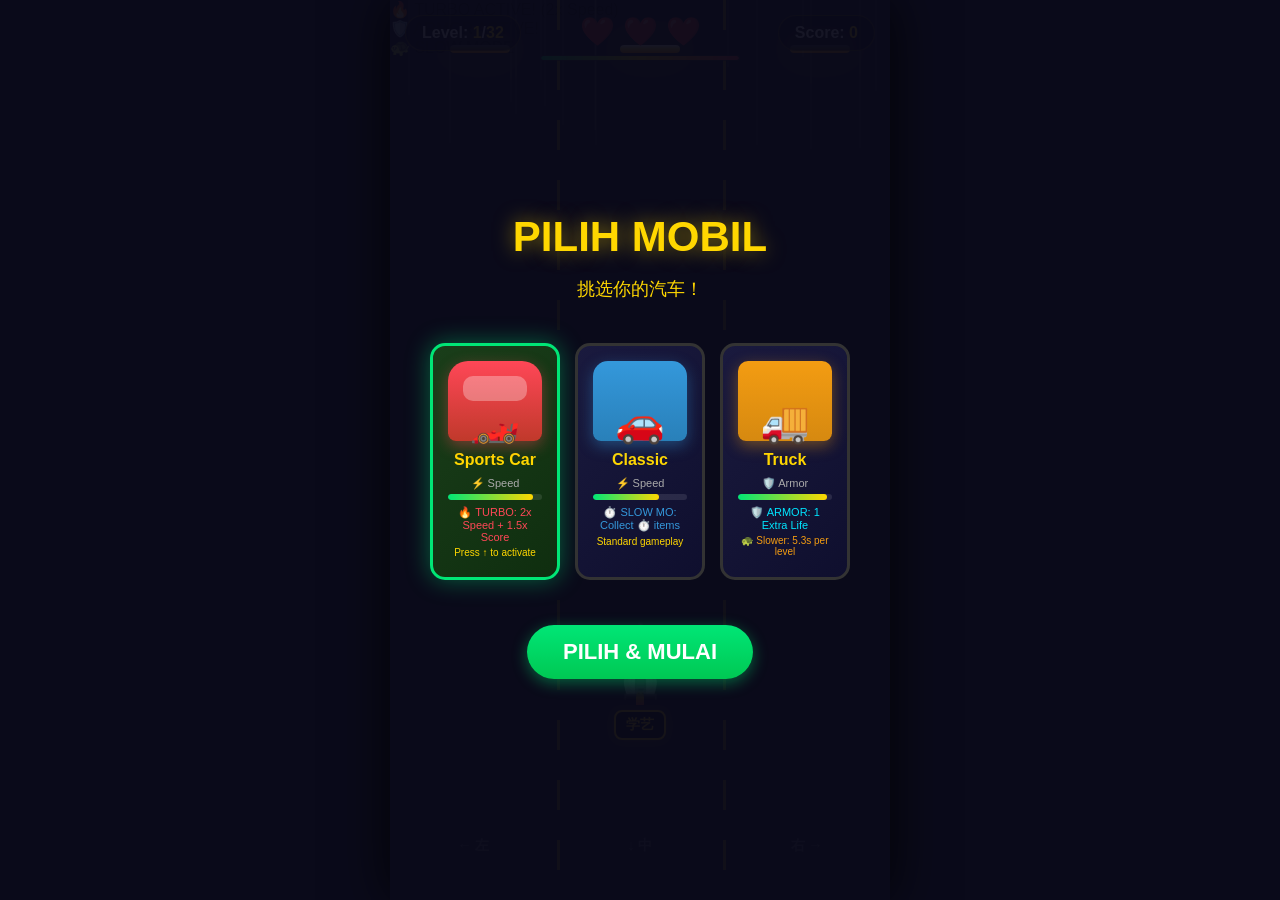
==== VERSION6_TURBO_UP.html @ 0b61f1a6 "Add files via upload" ====
<!DOCTYPE html>
<html lang="id">
<head>
    <meta charset="UTF-8">
    <meta name="viewport" content="width=device-width, initial-scale=1.0, maximum-scale=1.0, user-scalable=no, viewport-fit=cover">
    <title>学生词</title>
    <style>
        * { margin: 0; padding: 0; box-sizing: border-box; }
        body { font-family: 'Segoe UI', 'Microsoft YaHei', sans-serif; background: #0a0a1a; height: 100vh; width: 100vw; overflow: hidden; display: flex; justify-content: center; align-items: center; touch-action: none; -webkit-touch-callout: none; -webkit-user-select: none; user-select: none; position: fixed; top: 0; left: 0; }
        #gameContainer { width: 100%; max-width: 500px; height: 100dvh; max-height: 100dvh; position: relative; background: #1a1a2e; overflow: hidden; box-shadow: 0 0 50px rgba(0,0,0,0.8); isolation: isolate; }
        .tunnel-wall {
            position: absolute;
            top: 0;
            width: 100%;
            height: 100%;
            background: 
                /* Existing vertical lines */
                repeating-linear-gradient(90deg, transparent 0px, transparent 155px, #333 155px, #333 160px, transparent 160px, transparent 165px, #333 165px, #333 170px, transparent 170px, transparent 325px, #333 325px, #333 330px, transparent 330px, transparent 335px, #333 335px, #333 340px), 
                /* Existing gradient */
                linear-gradient(to bottom, #2a2a3e 0%, #1a1a2e 30%, #0f0f1e 100%);
        }

        /* Add moving floor effect */
        .tunnel-floor {
            position: absolute;
            bottom: 0;
            width: 100%;
            height: 35%;
            background: repeating-linear-gradient(
                to bottom,
                transparent 0px,
                transparent 20px,
                rgba(255,215,0,0.1) 20px,
                rgba(255,215,0,0.1) 22px,
                transparent 22px,
                transparent 40px
            );
            animation: floorScroll 0.3s linear infinite;
            pointer-events: none;
            z-index: 5;
        }

        @keyframes floorScroll {
            from { background-position: 0 0; }
            to { background-position: 0 40px; }
        }        
        .light { position: absolute; width: 60px; height: 8px; background: linear-gradient(to bottom, #fff 0%, #ffeb3b 50%, #ff9800 100%); border-radius: 4px; top: 5%; box-shadow: 0 0 30px rgba(255,235,59,0.5); animation: flicker 3s infinite; }
        .light:nth-child(1) { left: 12%; animation-delay: 0s; }
        .light:nth-child(2) { left: 46%; animation-delay: 1s; }
        .light:nth-child(3) { left: 80%; animation-delay: 2s; }
        @keyframes flicker { 0%, 100% { opacity: 1; } 50% { opacity: 0.7; } }
        .road-line-v { 
        position: absolute; 
        top: 0%; width: 
        3px; height: 100%; 
        background: repeating-linear-gradient(to bottom, #FFD700 0px, #FFD700 30px, transparent 30px, transparent 60px); opacity: 0.6; animation: roadScroll 0.5s linear infinite; }
        @keyframes roadScroll { from { background-position: 0 0; } to { background-position: 0 60px; }  /* Must match gap size */}
        .road-line-v.left { left: 33.33%; }
        .road-line-v.right { left: 66.66%; }
        .lane-label { position: absolute; bottom: 5%; font-size: 14px; color: rgba(255,255,255,0.3); font-weight: bold; text-align: center; width: 33.33%; }
        .lane-label.left { left: 0; }
        .lane-label.center { left: 33.33%; }
        .lane-label.right { left: 66.66%; }
        #runner { position: absolute; left: 50%; bottom: 15%; width: 80px; height: 120px; z-index: 20; transform: translateX(-50%); transition: left 0.3s cubic-bezier(0.25, 0.46, 0.45, 0.94); }
        .runner-body { width: 55px; height: 75px; background: linear-gradient(to bottom, #FF4757 0%, #EE5A5A 100%); border-radius: 12px 12px 8px 8px; position: relative; margin: 0 auto; box-shadow: 0 5px 20px rgba(255,71,87,0.4); }
        .runner-head { width: 40px; height: 40px; background: #FFD93D; border-radius: 50%; position: absolute; top: -35px; left: 50%; transform: translateX(-50%); box-shadow: 0 2px 8px rgba(0,0,0,0.3); }
        .runner-cap { position: absolute; top: -8px; left: 50%; transform: translateX(-50%); width: 44px; height: 15px; background: #FF4757; border-radius: 20px 20px 0 0; }
        .runner-eye { width: 7px; height: 7px; background: #333; border-radius: 50%; position: absolute; top: 14px; }
        .runner-eye.left { left: 8px; }
        .runner-eye.right { right: 8px; }
        .runner-leg { width: 14px; height: 35px; background: #2C3E50; position: absolute; bottom: -30px; border-radius: 0 0 6px 6px; animation: run 0.3s infinite alternate; }
        .runner-leg.left { left: 8px; }
        .runner-leg.right { right: 8px; animation-delay: 0.15s; }
        .runner-arm { width: 12px; height: 30px; background: #FF4757; position: absolute; top: 15px; border-radius: 6px; animation: armSwing 0.3s infinite alternate; }
        .runner-arm.left { left: -8px; transform-origin: top center; animation-delay: 0.15s; }
        .runner-arm.right { right: -8px; transform-origin: top center; }
        @keyframes run { from { transform: rotate(-25deg) translateY(0); } to { transform: rotate(25deg) translateY(-5px); } }
        @keyframes armSwing { from { transform: rotate(-30deg); } to { transform: rotate(30deg); } }
        .runner-char-badge { position: absolute; top: 50%; left: 50%; transform: translate(-50%, -50%); background: rgba(0,0,0,0.7); color: #FFD700; font-size: 16px; font-weight: bold; padding: 4px 10px; border-radius: 8px; border: 2px solid #FFD700; white-space: nowrap; box-shadow: 0 0 10px rgba(255,215,0,0.3); }
        .door-track { position: absolute; top: -150px; width: 100%; height: 100%; pointer-events: none; }
        .gate-item { position: absolute; width: 33.33%; height: 8px; cursor: pointer; pointer-events: auto; z-index: 10; }
        .gate-pillar { position: absolute; width: 8px; height: 60px; background: linear-gradient(to bottom, #555, #333); top: -60px; border-radius: 4px; box-shadow: 0 2px 8px rgba(0,0,0,0.5); }
        .gate-pillar.left { left: 15%; }
        .gate-pillar.right { right: 15%; }
        .gate-arm { position: absolute; top: -4px; left: 15%; right: 15%; height: 8px; background: repeating-linear-gradient(90deg, #FF4757 0px, #FF4757 15px, #fff 15px, #fff 30px); border-radius: 4px; box-shadow: 0 2px 10px rgba(255,71,87,0.4); transform-origin: left center; transition: transform 0.3s; border: 1px solid rgba(255,255,255,0.3); }
        .gate-label { position: absolute; top: -90px; left: 50%; transform: translateX(-50%); background: rgba(0,0,0,0.8); color: #FFD700; font-size: 13px; font-weight: bold; padding: 6px 14px; border-radius: 10px; border: 2px solid #FFD700; white-space: nowrap; text-align: center; box-shadow: 0 0 15px rgba(255,215,0,0.3); line-height: 1.3; min-width: 80px; }
        .gate-label-id { color: #FF4757; font-size: 11px; display: block; margin-bottom: 3px; }
        .gate-glow { position: absolute; top: -70px; left: 5%; right: 5%; height: 70px; border-radius: 10px; border: 2px solid transparent; animation: gatePulse 2s infinite; pointer-events: none; }
        @keyframes gatePulse { 0%, 100% { border-color: transparent; box-shadow: none; } 50% { border-color: rgba(255,215,0,0.3); box-shadow: 0 0 20px rgba(255,215,0,0.2); } }
        .gate-item:hover .gate-arm { box-shadow: 0 0 20px rgba(255,71,87,0.6); }
        .gate-open .gate-arm { transform: rotate(-75deg); transition: transform 0.5s ease-out; }
        .gate-break .gate-arm { animation: gateBreak 0.4s forwards; }
        @keyframes gateBreak { 0% { transform: rotate(0deg); } 30% { transform: rotate(15deg); } 60% { transform: rotate(-30deg) translateY(5px); } 100% { transform: rotate(45deg) translateY(20px); opacity: 0; } }
        .correct-glow .gate-glow { border-color: #00E676 !important; box-shadow: 0 0 30px rgba(0,230,118,0.5) !important; }
        .correct-glow .gate-arm { background: repeating-linear-gradient(90deg, #00E676 0px, #00E676 15px, #fff 15px, #fff 30px) !important; }
        .wrong-glow .gate-glow { border-color: #FF4757 !important; box-shadow: 0 0 30px rgba(255,71,87,0.5) !important; }
        .wrong-glow .gate-arm { background: repeating-linear-gradient(90deg, #FF4757 0px, #FF4757 15px, #8B0000 15px, #8B0000 30px) !important; }
        .speed-line { position: absolute; width: 2px; background: rgba(255,255,255,0.1); animation: speedMove 0.5s linear infinite; }
        @keyframes speedMove { from { transform: translateY(-100px); } to { transform: translateY(900px); } }
        #ui { position: absolute; top: 15px; left: 15px; right: 15px; display: flex; justify-content: space-between; z-index: 30; }
        .ui-box { background: rgba(0,0,0,0.7); color: white; padding: 8px 16px; border-radius: 20px; font-size: 16px; font-weight: bold; border: 1px solid rgba(255,215,0,0.3); }
        .ui-box span { color: #FFD700; }
        #timerBar { position: absolute; top: 55px; left: 50%; transform: translateX(-50%); width: 200px; height: 6px; background: rgba(0,0,0,0.5); border-radius: 3px; overflow: hidden; z-index: 30; border: 1px solid rgba(255,255,255,0.1); }
        #timerFill { height: 100%; background: linear-gradient(to right, #00E676, #FFD700, #FF4757); border-radius: 3px; transition: width 0.1s linear; }
        .score-popup { position: absolute; color: #FFD700; font-size: 28px; font-weight: bold; text-shadow: 2px 2px 4px rgba(0,0,0,0.8); animation: scoreUp 1s forwards; pointer-events: none; z-index: 50; }
        @keyframes scoreUp { to { transform: translateY(-80px); opacity: 0; } }
        .screen { position: absolute; top: 0; left: 0; width: 100%; height: 100%; display: flex; flex-direction: column; align-items: center; justify-content: center; z-index: 100; background: rgba(10,10,26,0.95); }
        .screen.hidden { display: none; }
        .screen h1 { color: #FFD700; font-size: 42px; margin-bottom: 15px; text-shadow: 0 0 20px rgba(255,215,0,0.5); }
        .screen h2 { color: #FF4757; font-size: 32px; margin-bottom: 15px; }
        .screen p { color: #ccc; font-size: 18px; margin-bottom: 8px; text-align: center; max-width: 400px; line-height: 1.5; }
        .btn { padding: 14px 36px; font-size: 22px; font-weight: bold; border: none; border-radius: 30px; cursor: pointer; margin: 8px; transition: all 0.3s; font-family: 'Segoe UI', sans-serif; }
        .btn-start { background: linear-gradient(to bottom, #00E676, #00C853); color: white; box-shadow: 0 4px 15px rgba(0,230,118,0.4); }
        .btn-start:hover { transform: translateY(-2px); box-shadow: 0 6px 20px rgba(0,230,118,0.6); }
        .btn-retry { background: linear-gradient(to bottom, #FF4757, #EE5A5A); color: white; box-shadow: 0 4px 15px rgba(255,71,87,0.4); }
        .btn-retry:hover { transform: translateY(-2px); box-shadow: 0 6px 20px rgba(255,71,87,0.6); }
        @keyframes shake { 0%, 100% { transform: translateX(-50%) translateX(0); } 25% { transform: translateX(-50%) translateX(-10px); } 75% { transform: translateX(-50%) translateX(10px); } }
        #gameContainer.shake { animation: screenShake 0.3s; }
        @keyframes screenShake { 0%, 100% { transform: translate(0, 0); } 10% { transform: translate(-5px, -3px); } 20% { transform: translate(5px, 3px); } 30% { transform: translate(-4px, 2px); } 40% { transform: translate(4px, -2px); } 50% { transform: translate(-3px, 3px); } 60% { transform: translate(3px, -3px); } 70% { transform: translate(-2px, 1px); } 80% { transform: translate(2px, -1px); } 90% { transform: translate(-1px, 2px); } }
        .shake { animation: shake 0.4s; }
        @keyframes fall { to { transform: translateX(-50%) translateY(400px) rotate(180deg); opacity: 0; } }
        .fall { animation: fall 0.8s forwards; }
        @keyframes celebrate { 0%, 100% { transform: translateX(-50%) translateY(0); } 50% { transform: translateX(-50%) translateY(-15px); } }
        .celebrate { animation: celebrate 0.4s infinite; }
        .confetti { position: absolute; width: 8px; height: 8px; animation: confetti-fall 2.5s linear forwards; }
        @keyframes confetti-fall { to { transform: translateY(900px) rotate(720deg); opacity: 0; } }
        .instructions { margin: 15px 0; padding: 15px; background: rgba(255,255,255,0.05); border-radius: 10px; border: 1px solid rgba(255,215,0,0.2); }
        .instructions p { font-size: 14px; color: #aaa; margin: 4px 0; }
        .key-hint { display: inline-block; background: rgba(255,255,255,0.15); padding: 3px 10px; border-radius: 5px; margin: 0 3px; font-size: 13px; color: #FFD700; }
        .swipe-hint { margin-top: 20px; font-size: 14px; color: #666; }
        .flash-red { animation: flashRed 0.3s; }
        @keyframes flashRed { 0%, 100% { background: transparent; } 50% { background: rgba(255,0,0,0.3); } }
        .correct-glow { box-shadow: 0 0 30px rgba(0,230,118,0.6) !important; border-color: #00E676 !important; }
        .wrong-glow { box-shadow: 0 0 30px rgba(255,71,87,0.6) !important; border-color: #FF4757 !important; }
        @keyframes pulse { 0%, 100% { transform: translateX(-50%) scale(1); } 50% { transform: translateX(-50%) scale(1.05); } }
        .wall-scroll {
            position: absolute;
            top: 0;
            width: 100%;
            height: 100%;
            background: repeating-linear-gradient(
                to bottom,
                rgba(255,255,255,0.03) 0px,
                rgba(255,255,255,0.03) 100px,
                transparent 100px,
                transparent 200px
            );
            animation: wallMove 1s linear infinite;
            pointer-events: none;
            z-index: 2;
        }

        @keyframes wallMove {
            from { background-position: 0 0; }
            to { background-position: 0 200px; }
        }
        /* BOSS FIGHT STYLES */
        #bossTank { position: absolute; top: 5%; left: 50%; transform: translateX(-50%); width: 120px; height: 100px; z-index: 25; display: none; }
        .tank-body { width: 100%; height: 70px; background: linear-gradient(to bottom, #4a4a4a 0%, #2c2c2c 100%); border-radius: 10px 10px 5px 5px; border: 3px solid #666; position: relative; box-shadow: 0 5px 20px rgba(0,0,0,0.6); animation: tankShake 0.15s infinite; }
        .tank-turret { position: absolute; top: -20px; left: 50%; transform: translateX(-50%); width: 40px; height: 30px; background: linear-gradient(to bottom, #555, #333); border-radius: 8px 8px 0 0; border: 2px solid #777; }
        .tank-barrel { position: absolute; top: 10px; left: 50%; transform: translateX(-50%); width: 12px; height: 35px; background: linear-gradient(to right, #444, #666, #444); border-radius: 4px; border: 1px solid #888; }
        .tank-track { position: absolute; bottom: -10px; width: 30px; height: 20px; background: repeating-linear-gradient(to bottom, #333 0px, #333 3px, #111 3px, #111 6px); border-radius: 4px; border: 1px solid #555; }
        .tank-track.left { left: 5px; }
        .tank-track.right { right: 5px; }
        .tank-eye { position: absolute; top: 20px; left: 50%; transform: translateX(-50%); width: 24px; height: 16px; background: #ff0000; border-radius: 50%; box-shadow: 0 0 15px rgba(255,0,0,0.8), inset 0 0 8px rgba(255,100,100,0.5); animation: eyePulse 0.5s infinite alternate; }
        @keyframes tankShake { 0% { transform: translateX(-2px) rotate(-1deg); } 25% { transform: translateX(2px) rotate(1deg); } 50% { transform: translateX(-1px) rotate(-0.5deg); } 75% { transform: translateX(1px) rotate(0.5deg); } 100% { transform: translateX(-2px) rotate(-1deg); } }
        @keyframes eyePulse { from { box-shadow: 0 0 15px rgba(255,0,0,0.6); } to { box-shadow: 0 0 25px rgba(255,0,0,1), 0 0 40px rgba(255,0,0,0.4); } }
        #bossHealthBar { position: absolute; top: 2%; left: 50%; transform: translateX(-50%); width: 250px; height: 14px; background: rgba(0,0,0,0.7); border-radius: 7px; border: 2px solid #ff4757; z-index: 30; display: none; overflow: hidden; }
        #bossHealthFill { height: 100%; width: 100%; background: linear-gradient(to right, #ff4757, #ff6b6b); border-radius: 5px; transition: width 0.3s ease; }
        #bossHealthText { position: absolute; top: -22px; left: 50%; transform: translateX(-50%); color: #ff4757; font-size: 14px; font-weight: bold; text-shadow: 1px 1px 2px rgba(0,0,0,0.8); white-space: nowrap; }
        .bullet { position: absolute; width: 10px; height: 20px; border-radius: 50%; z-index: 22; pointer-events: none; }
        .bullet-boss { background: linear-gradient(to bottom, #ff4757, #ff0000); box-shadow: 0 0 10px rgba(255,71,87,0.8); }
        .bullet-runner { background: linear-gradient(to bottom, #00E676, #00C853); box-shadow: 0 0 10px rgba(0,230,118,0.8); width: 8px; height: 16px; }
        #shootBtn { position: absolute; bottom: 20px; right: 20px; width: 70px; height: 70px; border-radius: 50%; background: linear-gradient(135deg, #ff4757 0%, #ff6b6b 100%); border: 3px solid #ffd700; color: white; font-size: 28px; font-weight: bold; display: none; align-items: center; justify-content: center; z-index: 40; box-shadow: 0 4px 20px rgba(255,71,87,0.5); cursor: pointer; user-select: none; -webkit-tap-highlight-color: transparent; }
        #shootBtn:active { transform: scale(0.9); box-shadow: 0 2px 10px rgba(255,71,87,0.3); }
        #shootBtn::before { content: '\1F525'; }
        #bossScreen { background: rgba(10,10,26,0.98); }
        #bossScreen h1 { color: #ff4757; text-shadow: 0 0 30px rgba(255,71,87,0.6); animation: bossTitlePulse 1s infinite alternate; }
        @keyframes bossTitlePulse { from { transform: scale(1); } to { transform: scale(1.05); } }
        .boss-intro-text { color: #ff6b6b; font-size: 20px; margin: 10px 0; text-align: center; }
        .boss-damage { animation: bossDamage 0.2s; }
        @keyframes bossDamage { 0%, 100% { filter: brightness(1); } 50% { filter: brightness(3) sepia(1) hue-rotate(-50deg) saturate(5); } }
        .explosion { position: absolute; width: 60px; height: 60px; border-radius: 50%; background: radial-gradient(circle, #ffeb3b 0%, #ff9800 40%, #ff4757 70%, transparent 100%); z-index: 50; animation: explode 0.4s forwards; pointer-events: none; }
        @keyframes explode { 0% { transform: scale(0); opacity: 1; } 50% { transform: scale(1.5); opacity: 0.8; } 100% { transform: scale(2); opacity: 0; } }
        .spark { position: absolute; width: 20px; height: 20px; background: #ffd700; border-radius: 50%; z-index: 45; animation: sparkFade 0.3s forwards; pointer-events: none; }
        @keyframes sparkFade { 0% { transform: scale(1); opacity: 1; box-shadow: 0 0 20px #ffd700; } 100% { transform: scale(0); opacity: 0; } }

        /* ================= SHIELD PHASE STYLES ================= */
        #pinyinDisplay { position: absolute; top: 18%; left: 50%; transform: translateX(-50%); z-index: 65; display: none; flex-direction: column; align-items: center; gap: 8px; }
        #pinyinLabel { color: #ff4757; font-size: 14px; font-weight: bold; text-shadow: 1px 1px 2px rgba(0,0,0,0.8); letter-spacing: 2px; }
        #pinyinText { color: #FFD700; font-size: 36px; font-weight: bold; text-shadow: 0 0 20px rgba(255,215,0,0.6), 2px 2px 4px rgba(0,0,0,0.8); padding: 10px 30px; background: rgba(0,0,0,0.6); border-radius: 15px; border: 2px solid #FFD700; animation: pinyinPulse 1s infinite alternate; }
        @keyframes pinyinPulse { from { transform: scale(1); box-shadow: 0 0 10px rgba(255,215,0,0.3); } to { transform: scale(1.05); box-shadow: 0 0 25px rgba(255,215,0,0.6); } }

        #bossShield { position: absolute; top: -15px; left: -15px; right: -15px; bottom: -15px; border-radius: 20px; border: 3px solid #00E5FF; background: rgba(0, 229, 255, 0.15); z-index: 26; display: none; animation: shieldPulse 0.8s infinite alternate; pointer-events: none; }
        #bossShield::before { content: '\1F6E1 SHIELD ACTIVE'; position: absolute; top: -25px; left: 50%; transform: translateX(-50%); color: #00E5FF; font-size: 12px; font-weight: bold; white-space: nowrap; text-shadow: 0 0 10px rgba(0,229,255,0.8); }
        @keyframes shieldPulse { from { border-color: rgba(0,229,255,0.5); box-shadow: 0 0 15px rgba(0,229,255,0.3); } to { border-color: rgba(0,229,255,1); box-shadow: 0 0 30px rgba(0,229,255,0.6), inset 0 0 20px rgba(0,229,255,0.2); } }

        #charOptionsContainer { position: absolute; bottom: 12%; left: 0; width: 100%; display: none; justify-content: space-around; align-items: center; z-index: 65; padding: 0 20px; }
        .char-option { width: 90px; height: 90px; background: linear-gradient(135deg, #1a1a3e 0%, #0f0f2e 100%); border: 3px solid #FFD700; border-radius: 15px; display: flex; flex-direction: column; align-items: center; justify-content: center; cursor: pointer; transition: all 0.3s; box-shadow: 0 0 20px rgba(255,215,0,0.2); position: relative; }
        .char-option:hover { transform: scale(1.1); box-shadow: 0 0 30px rgba(255,215,0,0.5); border-color: #00E676; }
        .char-option .char-text { font-size: 32px; color: #FFD700; font-weight: bold; text-shadow: 0 0 10px rgba(255,215,0,0.5); }
        .char-option .char-label { font-size: 12px; color: #888; margin-top: 4px; }
        .char-option.highlighted { border-color: #00E676; box-shadow: 0 0 25px rgba(0,230,118,0.6); background: linear-gradient(135deg, #1a3e1a 0%, #0f2e0f 100%); }
        .char-option.wrong { border-color: #FF4757; box-shadow: 0 0 25px rgba(255,71,87,0.6); background: linear-gradient(135deg, #3e1a1a 0%, #2e0f0f 100%); animation: wrongShake 0.4s; }
        @keyframes wrongShake { 0%, 100% { transform: translateX(0); } 25% { transform: translateX(-8px); } 75% { transform: translateX(8px); } }

        #arrowIndicator { position: absolute; bottom: 3%; left: 50%; transform: translateX(-50%); z-index: 65; display: none; flex-direction: column; align-items: center; gap: 5px; }
        #arrowIndicator .arrow-key { background: rgba(255,255,255,0.15); border: 2px solid #FFD700; border-radius: 8px; padding: 6px 14px; color: #FFD700; font-size: 18px; font-weight: bold; animation: arrowBounce 0.8s infinite alternate; }
        #arrowIndicator .arrow-hint { color: #aaa; font-size: 12px; }
        @keyframes arrowBounce { from { transform: translateY(0); } to { transform: translateY(-5px); } }

        .flying-char { position: absolute; font-size: 40px; font-weight: bold; color: #FFD700; text-shadow: 0 0 20px rgba(255,215,0,0.8); z-index: 70; pointer-events: none; animation: flyToBoss 0.8s forwards ease-in; }
        @keyframes flyToBoss { 0% { transform: scale(1); opacity: 1; } 50% { transform: scale(1.3); opacity: 1; } 100% { transform: scale(0.5) translateY(-300px); opacity: 0; } }

        .shockwave { position: absolute; width: 100%; height: 8px; background: linear-gradient(to right, transparent, #ff4757, #ff0000, #ff4757, transparent); z-index: 70; border-radius: 4px; box-shadow: 0 0 20px rgba(255,71,87,0.8), 0 0 40px rgba(255,0,0,0.4); animation: shockwaveMove 0.6s linear forwards; pointer-events: none; }
        @keyframes shockwaveMove { 0% { top: 15%; opacity: 1; transform: scaleX(0.5); } 50% { transform: scaleX(1); } 100% { top: 80%; opacity: 0; transform: scaleX(1.5); } }

        .shield-break { position: absolute; top: -20px; left: -20px; right: -20px; bottom: -20px; border-radius: 25px; border: 4px solid #00E5FF; z-index: 27; pointer-events: none; animation: shieldBreakAnim 0.6s forwards; }
        @keyframes shieldBreakAnim { 0% { transform: scale(1); opacity: 1; border-width: 4px; } 50% { transform: scale(1.2); opacity: 0.8; border-width: 8px; box-shadow: 0 0 50px #00E5FF; } 100% { transform: scale(1.5); opacity: 0; border-width: 0px; } }

        #shieldTimerBar { position: absolute; top: 30%; left: 50%; transform: translateX(-50%); width: 180px; height: 6px; background: rgba(0,0,0,0.6); border-radius: 3px; overflow: hidden; z-index: 65; display: none; border: 1px solid rgba(255,71,87,0.3); }
        #shieldTimerFill { height: 100%; background: linear-gradient(to right, #ff4757, #ff9800); border-radius: 3px; transition: width 0.1s linear; width: 100%; }
        #truckShieldEffect {
            position: absolute;
            top: 0; 
            left: 0; 
            right: 0; 
            bottom: 20px;  /* Leave room for badge below */
            border-radius: 12px;
            border: 2px solid #00E5FF;
            background: 
                radial-gradient(ellipse at center, rgba(0, 229, 255, 0.12) 0%, rgba(0, 229, 255, 0.04) 60%, transparent 80%),
                repeating-linear-gradient(45deg, transparent, transparent 8px, rgba(0, 229, 255, 0.02) 8px, rgba(0, 229, 255, 0.02) 16px);
            z-index: 25;
            display: none;
            animation: truckShieldPulse 1.2s infinite alternate;
            pointer-events: none;
            box-shadow: 
                0 0 12px rgba(0, 229, 255, 0.25),
                inset 0 0 20px rgba(0, 229, 255, 0.08),
                0 0 30px rgba(0, 229, 255, 0.08);
        }

        #truckShieldEffect::before {
            content: '🛡️';
            position: absolute;
            top: -16px;
            left: 50%;
            transform: translateX(-50%);
            font-size: 14px;
            filter: drop-shadow(0 0 6px rgba(0, 229, 255, 0.8));
            animation: shieldIconFloat 1.5s ease-in-out infinite;
        }

        #truckShieldEffect::after {
            content: '';
            position: absolute;
            top: -3px; left: -3px; right: -3px; bottom: -3px;
            border-radius: 15px;
            border: 1px dashed rgba(0, 229, 255, 0.3);
            animation: shieldRotate 8s linear infinite;
        }

        @keyframes truckShieldPulse {
            from { 
                border-color: rgba(0, 229, 255, 0.35); 
                box-shadow: 0 0 8px rgba(0, 229, 255, 0.15), inset 0 0 15px rgba(0, 229, 255, 0.04);
                transform: scale(1);
            }
            to { 
                border-color: rgba(0, 229, 255, 0.8); 
                box-shadow: 0 0 20px rgba(0, 229, 255, 0.35), inset 0 0 30px rgba(0, 229, 255, 0.12), 0 0 40px rgba(0, 229, 255, 0.15);
                transform: scale(1.01);
            }
        }

        @keyframes shieldIconFloat {
            0%, 100% { transform: translateX(-50%) translateY(0); }
            50% { transform: translateX(-50%) translateY(-4px); }
        }

        /* Shield hit flash effect */
        .shield-hit-flash {
            animation: shieldHitFlash 0.4s ease-out;
        }

        @keyframes shieldHitFlash {
            0% { 
                border-color: #ffffff !important;
                box-shadow: 0 0 50px rgba(255, 255, 255, 0.8), inset 0 0 50px rgba(255, 255, 255, 0.3) !important;
                background: radial-gradient(ellipse at center, rgba(255, 255, 255, 0.3) 0%, transparent 70%) !important;
            }
            50% {
                border-color: #ff4757 !important;
                box-shadow: 0 0 40px rgba(255, 71, 87, 0.5) !important;
            }
            100% {
                border-color: rgba(0, 229, 255, 0.9);
                box-shadow: 0 0 35px rgba(0, 229, 255, 0.5), inset 0 0 40px rgba(0, 229, 255, 0.15);
            }
        }

        /* Shield breaking effect */
        .shield-break-effect {
            animation: shieldBreakAnim 0.6s forwards !important;
        }

        @keyframes shieldBreakAnim {
            0% { 
                transform: scale(1); 
                opacity: 1; 
                border-width: 3px;
                border-color: #00E5FF;
            }
            30% {
                transform: scale(1.1);
                opacity: 0.8;
                border-width: 6px;
                border-color: #ffffff;
                box-shadow: 0 0 60px rgba(0, 229, 255, 0.8);
            }
            60% {
                transform: scale(1.3);
                opacity: 0.4;
                border-width: 2px;
                border-color: #ff4757;
            }
            100% { 
                transform: scale(1.5); 
                opacity: 0; 
                border-width: 0px;
                border-color: transparent;
            }
        }        
    
        /* CAR SELECTION STYLES */
        .car-grid {
            display: flex;
            gap: 15px;
            justify-content: center;
            margin: 20px 0;
            flex-wrap: wrap;
        }

        .car-card {
            width: 130px;
            background: linear-gradient(135deg, #1a1a3e 0%, #0f0f2e 100%);
            border: 3px solid #333;
            border-radius: 15px;
            padding: 15px;
            cursor: pointer;
            transition: all 0.3s;
            text-align: center;
        }

        .car-card:hover {
            transform: translateY(-5px);
            border-color: #FFD700;
            box-shadow: 0 5px 20px rgba(255, 215, 0, 0.3);
        }

        .car-card.selected {
            border-color: #00E676;
            box-shadow: 0 0 25px rgba(0, 230, 118, 0.4);
            background: linear-gradient(135deg, #1a3e1a 0%, #0f2e0f 100%);
        }

        .car-preview {
            width: 100%;
            height: 80px;
            margin-bottom: 10px;
            position: relative;
        }

        .car-name {
            color: #FFD700;
            font-size: 16px;
            font-weight: bold;
            margin-bottom: 8px;
        }

        .car-stats {
            font-size: 11px;
            color: #aaa;
        }

        .car-stats span {
            display: block;
            margin-bottom: 4px;
        }

        .stat-bar {
            width: 100%;
            height: 6px;
            background: rgba(255,255,255,0.1);
            border-radius: 3px;
            overflow: hidden;
        }

        .stat-bar div {
            height: 100%;
            background: linear-gradient(to right, #00E676, #FFD700);
            border-radius: 3px;
        }

        /* SPORTS CAR PREVIEW */
        .sports-car {
            background: linear-gradient(to bottom, #FF4757 0%, #c0392b 100%);
            border-radius: 20px 20px 8px 8px;
            position: relative;
            box-shadow: 0 5px 15px rgba(255, 71, 87, 0.4);
        }

        .sports-car::before {
            content: '';
            position: absolute;
            top: 15px;
            left: 15px;
            right: 15px;
            height: 25px;
            background: rgba(255,255,255,0.3);
            border-radius: 10px;
        }

        .sports-car::after {
            content: '🏎️';
            position: absolute;
            bottom: -5px;
            left: 50%;
            transform: translateX(-50%);
            font-size: 40px;
        }

        /* CLASSIC CAR PREVIEW */
        .classic-car {
            background: linear-gradient(to bottom, #3498db 0%, #2980b9 100%);
            border-radius: 15px 15px 8px 8px;
            position: relative;
            box-shadow: 0 5px 15px rgba(52, 152, 219, 0.4);
        }

        .classic-car::after {
            content: '🚗';
            position: absolute;
            bottom: -5px;
            left: 50%;
            transform: translateX(-50%);
            font-size: 40px;
        }

        /* TRUCK PREVIEW */
        .truck-car {
            background: linear-gradient(to bottom, #f39c12 0%, #d68910 100%);
            border-radius: 10px 10px 8px 8px;
            position: relative;
            box-shadow: 0 5px 15px rgba(243, 156, 18, 0.4);
        }

        .truck-car::after {
            content: '🚚';
            position: absolute;
            bottom: -5px;
            left: 50%;
            transform: translateX(-50%);
            font-size: 40px;
        }

        /* ================= RUNNER CAR STYLES ================= */
        /* Replace the entire RUNNER CAR STYLES section with this */
        #runner.car-mode {
            width: 80px;
            height: 100px;
            bottom: 20%;
        }

        #runner.car-mode .runner-body {
            display: none;
        }

        .car-body {
            width: 100%;
            height: 100%;
            position: relative;
            display: flex;
            flex-direction: column;
            align-items: center;
        }

        #carImage {
            width: 100%;
            height: auto;
            max-height: 80px;
            object-fit: contain;
            filter: drop-shadow(0 5px 10px rgba(0,0,0,0.5));
        }

        .car-badge {
            position: absolute;
            bottom: -20px;
            left: 50%;
            transform: translateX(-50%);
            background: rgba(0,0,0,0.8);
            color: #FFD700;
            font-size: 14px;
            font-weight: bold;
            padding: 4px 10px;
            border-radius: 8px;
            border: 2px solid #FFD700;
            white-space: nowrap;
            box-shadow: 0 0 10px rgba(255,215,0,0.3);
        }

        /* Car exhaust flame */
        .car-exhaust {
            position: absolute;
            top: 70px;
            left: 50%;
            transform: translateX(-50%);
            width: 8px;
            height: 15px;
            background: linear-gradient(to top, #ff6b35, #ffd700, transparent);
            border-radius: 50% 50% 0 0;
            opacity: 0.8;
            animation: exhaustFlicker 0.2s infinite alternate;
        }

        @keyframes exhaustFlicker {
            from { height: 10px; opacity: 0.6; }
            to { height: 20px; opacity: 1; }
        }

        /* Car shake animation */
        #runner.car-mode.shake {
            animation: carShake 0.4s;
        }

        @keyframes carShake {
            0%, 100% { transform: translateX(-50%) rotate(0deg); }
            25% { transform: translateX(-50%) rotate(-5deg) translateY(-2px); }
            75% { transform: translateX(-50%) rotate(5deg) translateY(-2px); }
        }

        /* Replace the existing car celebrate/jump animation with this */
        #runner.car-mode.celebrate {
            animation: carTurbo 0.6s infinite;
        }

        @keyframes carTurbo {
            0% { transform: translateX(-50%) translateY(0) scale(1); }
            20% { transform: translateX(-50%) translateY(-5px) scale(1.05); }
            40% { transform: translateX(-50%) translateY(0) scale(1); }
            60% { transform: translateX(-50%) translateY(-3px) scale(1.03); }
            100% { transform: translateX(-50%) translateY(0) scale(1); }
        }

        /* Add exhaust flame burst during turbo */
        #runner.car-mode.celebrate .car-exhaust {
            animation: exhaustTurbo 0.1s infinite alternate;
        }

        @keyframes exhaustTurbo {
            from { height: 15px; opacity: 0.9; box-shadow: 0 0 10px #ff6b35; }
            to { height: 35px; opacity: 1; box-shadow: 0 0 25px #ffd700, 0 0 40px #ff6b35; }
        }

        /* ================= TURBO TRAIL EFFECT ================= */
        .turbo-trail {
            position: absolute;
            width: 100%;
            height: 100%;
            pointer-events: none;
            z-index: 18;
            overflow: visible;
        }

        .trail-particle {
            position: absolute;
            border-radius: 50%;
            pointer-events: none;
            animation: trailFade 0.4s forwards ease-out;
        }

        .trail-particle.red {
            background: radial-gradient(circle, #ff4757 0%, #ff6b6b 40%, transparent 70%);
            box-shadow: 0 0 8px rgba(255, 71, 87, 0.6);
        }

        .trail-particle.orange {
            background: radial-gradient(circle, #ff9800 0%, #ff6b35 40%, transparent 70%);
            box-shadow: 0 0 8px rgba(255, 152, 0, 0.5);
        }

        .trail-particle.yellow {
            background: radial-gradient(circle, #ffd700 0%, #ffeb3b 40%, transparent 70%);
            box-shadow: 0 0 8px rgba(255, 215, 0, 0.5);
        }

        .trail-particle.blue {
            background: radial-gradient(circle, #00e5ff 0%, #00b8d4 40%, transparent 70%);
            box-shadow: 0 0 8px rgba(0, 229, 255, 0.4);
        }

        .trail-streak {
            position: absolute;
            height: 3px;
            background: linear-gradient(to right, transparent, #ff4757, #ff9800, #ffd700, transparent);
            border-radius: 2px;
            pointer-events: none;
            animation: streakFade 0.3s forwards ease-out;
            box-shadow: 0 0 6px rgba(255, 71, 87, 0.5);
        }

        @keyframes trailFade {
            0% { transform: scale(1) translateY(0); opacity: 0.9; }
            50% { transform: scale(1.5) translateY(10px); opacity: 0.5; }
            100% { transform: scale(2) translateY(25px); opacity: 0; }
        }

        @keyframes streakFade {
            0% { transform: scaleX(1) translateY(0); opacity: 0.8; }
            100% { transform: scaleX(0.3) translateY(40px); opacity: 0; }
        }

        /* Exhaust flame burst during turbo */
        #runner.car-mode.turbo-active .car-exhaust {
            animation: exhaustTurboBurst 0.08s infinite alternate;
        }

        @keyframes exhaustTurboBurst {
            from { 
                height: 20px; 
                opacity: 0.9; 
                box-shadow: 0 0 15px #ff6b35, 0 0 30px #ffd700; 
            }
            to { 
                height: 45px; 
                opacity: 1; 
                box-shadow: 0 0 30px #ff4757, 0 0 50px #ffd700, 0 0 80px #ff6b35; 
            }
        }

        /* Car shake during turbo */
        #runner.car-mode.turbo-active {
            animation: carTurboShake 0.15s infinite;
        }

        @keyframes carTurboShake {
            0%, 100% { transform: translateX(-50%) translateY(0) rotate(0deg); }
            25% { transform: translateX(-50%) translateY(-1px) rotate(-0.5deg); }
            75% { transform: translateX(-50%) translateY(-1px) rotate(0.5deg); }
        }        

        /* Replace the existing car fall animation with this */
        #runner.car-mode.fall {
            animation: carExplode 0.8s forwards;
        }

        @keyframes carExplode {
            0% { transform: translateX(-50%) translateY(0) scale(1); opacity: 1; }
            30% { transform: translateX(-50%) translateY(-10px) scale(1.1); opacity: 1; }
            50% { transform: translateX(-50%) translateY(0) scale(0.9); opacity: 0.8; }
            70% { transform: translateX(-50%) translateY(5px) scale(1.2); opacity: 0.6; filter: brightness(3) sepia(1) hue-rotate(-30deg); }
            100% { transform: translateX(-50%) translateY(20px) scale(0); opacity: 0; }
        }
        
    
        /* ================= MOBILE CONTROL BUTTONS ================= */
        #mobileControls {
            position: absolute;
            bottom: 0;
            left: 0;
            width: 100%;
            height: 120px;
            z-index: 50;
            display: none;
            pointer-events: none;
        }

        .mobile-btn {
            position: absolute;
            width: 70px;
            height: 70px;
            border-radius: 50%;
            border: 3px solid rgba(255, 255, 255, 0.3);
            background: rgba(0, 0, 0, 0.6);
            color: white;
            font-size: 28px;
            display: flex;
            align-items: center;
            justify-content: center;
            cursor: pointer;
            pointer-events: auto;
            -webkit-tap-highlight-color: transparent;
            touch-action: manipulation;
            transition: all 0.1s;
            box-shadow: 0 4px 15px rgba(0,0,0,0.4);
            backdrop-filter: blur(4px);
        }

        .mobile-btn:active {
            transform: scale(0.92);
            background: rgba(255, 255, 255, 0.15);
        }

        .mobile-btn-left {
            bottom: 25px;
            left: 15px;
        }

        .mobile-btn-right {
            bottom: 25px;
            right: 15px;
        }

        .mobile-btn-slowmo {
            bottom: 25px;
            left: 50%;
            transform: translateX(-50%);
            width: 60px;
            height: 60px;
            font-size: 24px;
            border-color: #00E676;
            color: #00E676;
            background: rgba(0, 230, 118, 0.15);
        }

        .mobile-btn-slowmo:active {
            transform: translateX(-50%) scale(0.92);
        }

        .mobile-btn-slowmo.disabled {
            opacity: 0.3;
            border-color: #666;
            color: #666;
        }

        .mobile-btn-turbo {
            bottom: 100px;
            right: 15px;
            width: 65px;
            height: 65px;
            font-size: 26px;
            border-color: #FF4757;
            color: #FF4757;
            background: rgba(255, 71, 87, 0.15);
            display: none;
        }

        .mobile-btn-turbo.active {
            display: flex;
            animation: turboBtnPulse 0.5s infinite alternate;
        }

        .mobile-btn-turbo.cooldown {
            border-color: #666;
            color: #666;
            background: rgba(100, 100, 100, 0.15);
            animation: none;
        }

        @keyframes turboBtnPulse {
            from { box-shadow: 0 0 10px rgba(255, 71, 87, 0.3); }
            to { box-shadow: 0 0 25px rgba(255, 71, 87, 0.6); }
        }

        /* Mobile skill count badge on slow-mo button */
        .slowmo-badge {
            position: absolute;
            top: -8px;
            right: -8px;
            width: 22px;
            height: 22px;
            background: #00E676;
            color: #000;
            font-size: 12px;
            font-weight: bold;
            border-radius: 50%;
            display: flex;
            align-items: center;
            justify-content: center;
            border: 2px solid #1a1a2e;
        }

        /* Show mobile controls on touch devices and small screens */
        @media (max-width: 768px), (hover: none) {
            #mobileControls {
                display: block;
            }

            .lane-label {
                bottom: 130px;
            }

            #runner {
                bottom: 25%;
            }

            #runner.car-mode {
                bottom: 28%;
            }
        }

    </style>
</head>
<body>
    <div id="gameContainer">
        <div class="light"></div>
        <div class="light"></div>
        <div class="light"></div>
        <div class="road-line-v left"></div>
        <div class="road-line-v right"></div>
        <div class="lane-label left">← 左</div>
        <div class="lane-label center">↓ 中</div>
        <div class="lane-label right">右 →</div>

        <div class="lane-highlight left" id="laneHighlight0"></div>
        <div class="lane-highlight center" id="laneHighlight1"></div>
        <div class="lane-highlight right" id="laneHighlight2"></div>

        <div id="speedLines"></div>

        <div id="ui">
            <div class="ui-box">Level: <span id="level">1</span>/<span id="total">32</span></div>
            <div class="ui-box">Score: <span id="score">0</span></div>
        </div>

        <div id="timerBar"><div id="timerFill" style="width: 100%;"></div></div>

        <div id="heartsDisplay" style="position: absolute; top: 15px; left: 50%; transform: translateX(-50%); z-index: 30; display: flex; gap: 8px; font-size: 28px;">
            <span class="heart-icon">❤️</span>
            <span class="heart-icon">❤️</span>
            <span class="heart-icon">❤️</span>
        </div>

        <div id="skillIndicator" style="position: absolute; top: 75px; left: 50%; transform: translateX(-50%); z-index: 30; display: none; align-items: center; gap: 8px; background: rgba(0,0,0,0.7); padding: 8px 16px; border-radius: 20px; border: 2px solid #00E676; box-shadow: 0 0 15px rgba(0,230,118,0.4);">
            <span style="font-size: 24px;">⏱️</span>
            <span style="color: #00E676; font-weight: bold; font-size: 14px;">SLOW MO READY!</span>
            <span style="color: #aaa; font-size: 12px;">(↓ Slow Mo)</span>
        </div>

        <div id="skillActive" style="position: absolute; top: 75px; left: 50%; transform: translateX(-50%); z-index: 30; display: none; align-items: center; gap: 8px; background: rgba(0,230,118,0.2); padding: 8px 16px; border-radius: 20px; border: 2px solid #00E676; animation: pulse 0.5s infinite;">
            <span style="font-size: 24px;">⏳</span>
            <span style="color: #00E676; font-weight: bold; font-size: 14px;">SLOW MOTION!</span>
        </div>

        <!-- TURBO INDICATOR (Sports Car) -->
        <div id="turboIndicator">
            <span>🔥</span>
            <span class="turbo-text">TURBO ACTIVE!</span>
            <span class="turbo-hint">(2x Speed)</span>
        </div>

        <!-- SHIELD ARMOR INDICATOR (Truck) -->
        <div id="shieldArmorIndicator">
            <span>🛡️</span>
            <span class="shield-text">ARMOR ACTIVE!</span>
        </div>

        <!-- TRUCK SLOW BADGE -->
        <div class="truck-slow-badge" id="truckSlowBadge">
            🐢 SLOW MODE
        </div>

        <div id="runner" class="car-mode">
            <div id="truckShieldEffect"></div>
            <div class="turbo-trail" id="turboTrail"></div>
            <div class="car-body">
                <img id="carImage" src="car_sport.png" alt="car">
                <div class="car-exhaust"></div>
                <div class="car-badge" id="runnerChar">学艺</div>
            </div>
        </div>

        <div class="door-track" id="doorTrack"></div>

        <!-- SHIELD PHASE UI -->
        <div id="pinyinDisplay">
            <div id="pinyinLabel">TEMUKAN KARAKTER UNTUK:</div>
            <div id="pinyinText"></div>
        </div>

        <div id="shieldTimerBar"><div id="shieldTimerFill"></div></div>

        <div id="charOptionsContainer"></div>

        <div id="arrowIndicator">
            <div class="arrow-key">↓</div>
            <div class="arrow-hint">Tekan ↓ atau Tap untuk memilih</div>
        </div>
        <!-- CAR SELECTION SCREEN -->
        <div class="screen" id="carSelectScreen">
            <h1>PILIH MOBIL</h1>
            <p style="color: #FFD700; font-size: 18px; margin-bottom: 20px;">挑选你的汽车！</p>
            
            <div class="car-grid">
                <div class="car-card selected" data-car="sports" onclick="selectCar(this)">
                    <div class="car-preview sports-car"></div>
                    <div class="car-name">Sports Car</div>
                    <div class="car-stats">
                        <span>⚡ Speed</span>
                        <div class="stat-bar"><div style="width:90%"></div></div>
                        <span style="color:#FF4757; margin-top:6px;">🔥 TURBO: 2x Speed + 1.5x Score</span>
                        <span style="color:#FFD700; font-size:10px;">Press ↑ to activate</span>
                    </div>
                </div>
                
                <div class="car-card" data-car="classic" onclick="selectCar(this)">
                    <div class="car-preview classic-car"></div>
                    <div class="car-name">Classic</div>
                    <div class="car-stats">
                        <span>⚡ Speed</span>
                        <div class="stat-bar"><div style="width:70%"></div></div>
                        <span style="color:#3498db; margin-top:6px;">⏱️ SLOW MO: Collect ⏱️ items</span>
                        <span style="color:#FFD700; font-size:10px;">Standard gameplay</span>
                    </div>
                </div>
                
                <div class="car-card" data-car="truck" onclick="selectCar(this)">
                    <div class="car-preview truck-car"></div>
                    <div class="car-name">Truck</div>
                    <div class="car-stats">
                        <span>🛡️ Armor</span>
                        <div class="stat-bar"><div style="width:95%"></div></div>
                        <span style="color:#00E5FF; margin-top:6px;">🛡️ ARMOR: 1 Extra Life</span>
                        <span style="color:#f39c12; font-size:10px;">🐢 Slower: 5.3s per level</span>
                    </div>
                </div>
            </div>
            
            <button class="btn btn-start" onclick="confirmCarSelection()" style="margin-top: 25px;">
                PILIH & MULAI
            </button>
        </div>
        <!-- SCREENS -->
        <div class="screen hidden" id="startScreen">
            <h1>🏃 地铁跑酷</h1>
            <p style="color: #FFD700; font-size: 20px;">Chinese Subway Runner</p>
            <div class="instructions">
                <p>🎯 <b>Tugas:</b> Lihat aksara di badan pelari</p>
                <p>🚪 <b>Pilih pintu</b> dengan arti Bahasa Indonesia yang benar</p>
                <p>❌ <b>Salah = Game Over!</b></p>
            </div>
            <p style="margin-top: 10px; color: #888;">32 Level | Timer aktif | Bonus cepat!</p>
            <div class="swipe-hint">
                <span class="key-hint">←</span> Kiri 
                <span class="key-hint">↓</span> Slow Mo 
                <span class="key-hint">→</span> Kanan
                <br><span style="color:#FF4757; font-size:12px;">🏎️ Sports: ↑ = Turbo</span>
            </div>
            <button class="btn btn-start" onclick="startGame()">MULAI</button>
        </div>

        <div class="screen hidden" id="gameOverScreen">
            <h2>💥 GAME OVER!</h2>
            <p>Kamu memilih pintu yang salah!</p>
            <p>Jawaban benar: <span id="correctAnswer" style="color: #FFD700; font-size: 22px;"></span></p>
            <p style="margin-top: 15px;">Score Akhir: <span id="finalScore" style="color: #FFD700; font-size: 32px;">0</span></p>
            <p>Level dilewati: <span id="passedLevels" style="color: #00E676;">0</span> / 32</p>
            <button class="btn btn-retry" onclick="showCarSelection()">COBA LAGI</button>
        </div>

        <div class="screen hidden" id="finishScreen">
            <h1>🎉 SELAMAT!</h1>
            <p>Kamu berhasil melewati semua 32 pintu!</p>
            <p style="margin-top: 15px; color: #888;">Score Akhir</p>
            <p style="font-size: 56px; color: #FFD700; margin: 5px 0;"><span id="finishScore">0</span></p>
            <p style="color: #00E676; font-size: 22px;">🏆 Perfect Run!</p>
            <button class="btn btn-start" onclick="showCarSelection()" style="margin-top: 20px;">MAIN LAGI</button>
        </div>

        <!-- BOSS FIGHT ELEMENTS -->
        <div id="bossTank">
            <div class="tank-turret"><div class="tank-barrel"></div></div>
            <div class="tank-body">
                <div class="tank-eye"></div>
                <div class="tank-track left"></div>
                <div class="tank-track right"></div>
            </div>
            <div id="bossShield"></div>
        </div>

        <div id="bossHealthBar">
            <div id="bossHealthText">BOSS HP</div>
            <div id="bossHealthFill"></div>
        </div>

        <div id="shootBtn"></div>

        <!-- MOBILE CONTROL BUTTONS -->
        <div id="mobileControls">
            <div class="mobile-btn mobile-btn-left" id="btnLeft">←</div>
            <div class="mobile-btn mobile-btn-right" id="btnRight">→</div>
            <div class="mobile-btn mobile-btn-slowmo" id="btnSlowMo">
                ⏱️
                <span class="slowmo-badge" id="slowMoBadge" style="display:none;">0</span>
            </div>
            <div class="mobile-btn mobile-btn-turbo" id="btnTurbo">🔥</div>
        </div>


        <div class="screen hidden" id="bossScreen">
            <h1>⚠️ BOSS FIGHT!</h1>
            <p class="boss-intro-text">Tank Raksasa menghalangi jalan!</p>
            <p style="color: #ccc; font-size: 16px; margin: 8px 0;">Hindari peluru merah dan tembak balik!</p>
            <div class="instructions">
                <p>🎯 <span class="key-hint">↑</span> atau tombol 🔥 untuk menembak</p>
                <p>🏃 <span class="key-hint">←</span> <span class="key-hint">→</span> untuk menghindar</p>
                <p>🛡️ Boss akan aktifkan perisai - pecahkan dengan karakter Cina!</p>
                <p>❤️ Hati masih berlaku - 3 kena = Game Over!</p>
            </div>
            <button class="btn btn-retry" onclick="startBossFight()" style="margin-top: 20px;">LAWAN BOSS!</button>
        </div>

        <div class="screen hidden" id="bossVictoryScreen">
            <h1>🎉 BOSS KALAH!</h1>
            <p style="color: #00E676; font-size: 22px;">Tank raksasa telah hancur!</p>
            <p style="margin-top: 15px; color: #888;">Score Akhir</p>
            <p style="font-size: 56px; color: #FFD700; margin: 5px 0;"><span id="bossVictoryScore">0</span></p>
            <p style="color: #FFD700; font-size: 20px;">🏆 Kamu adalah legenda!</p>
            <button class="btn btn-start" onclick="showCarSelection()" style="margin-top: 20px;">MAIN LAGI</button>
        </div>
    </div>

    <script>

        // Prevent zoom, scroll, and bounce on mobile
        document.addEventListener('gesturestart', function(e) { e.preventDefault(); });
        document.addEventListener('gesturechange', function(e) { e.preventDefault(); });
        document.addEventListener('gestureend', function(e) { e.preventDefault(); });

        window.addEventListener('keydown', function(e) {
            if ((e.ctrlKey || e.metaKey) && (e.key === '+' || e.key === '-' || e.key === '0')) {
                e.preventDefault();
            }
        });

        // Prevent pull-to-refresh and overscroll
        document.body.addEventListener('touchmove', function(e) {
            if (e.target.closest('#gameContainer')) {
                e.preventDefault();
            }
        }, { passive: false });

        // ================= TEST FUNCTION =================
        function testBossFight() {
            currentLevel = 32;
            score = 1000;
            hearts = MAX_HEARTS;
            runnerLane = 1;
            updateHeartsUI();
            updateRunnerPosition();

            const runner = document.getElementById('runner');
            runner.classList.remove('celebrate', 'fall', 'shake');
            runner.style.opacity = '1';
            runner.style.transform = 'translateX(-50%)';

            document.getElementById('doorTrack').innerHTML = '';
            doors = [];
            skillItems = [];

            document.getElementById('startScreen').classList.add('hidden');
            document.getElementById('gameOverScreen').classList.add('hidden');
            document.getElementById('finishScreen').classList.add('hidden');
            document.getElementById('bossScreen').classList.remove('hidden');
            document.getElementById('bossVictoryScreen').classList.add('hidden');

            updateScore();
            console.log('Boss fight test mode activated! Click "LAWAN BOSS!" to start.');
        }

        document.addEventListener('keydown', function(e) {
            if (e.key === 't' || e.key === 'T') {
                const startScreen = document.getElementById('startScreen');
                if (!startScreen.classList.contains('hidden') || 
                    document.getElementById('gameOverScreen').classList.contains('hidden') === false ||
                    document.getElementById('finishScreen').classList.contains('hidden') === false) {
                    testBossFight();
                }
            }
        });

        // Game data - Chinese characters with Indonesian translations and pinyin
        const gameData = [
            { char: "学艺", meaning: "Belajar keahlian", pinyin: "xué yì" },
            { char: "电梯", meaning: "Lift/Eskalator", pinyin: "diàn tī" },
            { char: "然后", meaning: "Kemudian", pinyin: "rán hòu" },
            { char: "挂号", meaning: "Daftar Berobat", pinyin: "guà hào" },
            { char: "看病", meaning: "Berobat", pinyin: "kàn bìng" },
            { char: "获得", meaning: "Mendapatkan", pinyin: "huò dé" },
            { char: "凤凰", meaning: "Burung Phoenix", pinyin: "fèng huáng" },
            { char: "耐心", meaning: "Kesabaran", pinyin: "nài xīn" },
            { char: "猫头鹰", meaning: "Burung Hantu", pinyin: "māo tóu yīng" },
            { char: "老鹰", meaning: "Elang", pinyin: "lǎo yīng" },
            { char: "屋檐", meaning: "Tepi Atap", pinyin: "wū yán" },
            { char: "怕", meaning: "Takut", pinyin: "pà" },
            { char: "麻雀", meaning: "Burung Gereja", pinyin: "má què" },
            { char: "泥", meaning: "Lumpur", pinyin: "ní" },
            { char: "铺", meaning: "Menghamparkan", pinyin: "pū" },
            { char: "结实", meaning: "Kokoh", pinyin: "jiē shi" },
            { char: "蜗牛", meaning: "Siput", pinyin: "wō niú" },
            { char: "黄鹂鸟", meaning: "Yellow Bird", pinyin: "huáng lí niǎo" },
            { char: "茶几", meaning: "Meja Kecil", pinyin: "chá jī" },
            { char: "手提包", meaning: "Tas Tangan", pinyin: "shǒu tí bāo" },
            { char: "集合", meaning: "Berkumpul", pinyin: "jí hé" },
            { char: "藤", meaning: "Tali Rotan", pinyin: "téng" },
            { char: "嫩", meaning: "Lembut/Muda", pinyin: "nèn" },
            { char: "背", meaning: "Punggung", pinyin: "bèi" },
            { char: "笨拙", meaning: "Canggung", pinyin: "bèn zhuō" },
            { char: "芽", meaning: "Tunas", pinyin: "yá" },
            { char: "壳", meaning: "Cangkang", pinyin: "ké" },
            { char: "沿", meaning: "Tepi/mengikuti", pinyin: "yán" },
            { char: "叽叽喳喳", meaning: "Kicau Burung", pinyin: "jī jī zhā zhā" },
            { char: "傻", meaning: "Bodoh", pinyin: "shǎ" },
            { char: "成熟", meaning: "Matang", pinyin: "chéng shú" },
            { char: "嘲笑", meaning: "Menertawakan", pinyin: "cháo xiào" }
        ];

        // Distractor Indonesian meanings
        const distractors = [
            "Makan", "Tidur", "Lari", "Berenang", "Bernyanyi", "Menari", "Melukis", "Menulis",
            "Membaca", "Main Bola", "Naik Gunung", "Naik Sepeda", "Memancing", "Memasak", "Mencuci", "Menyapu",
            "Buka Pintu", "Tutup Jendela", "Minum", "Pakai Baju", "Pakai Topi", "Pakai Sepatu", "Sikat Gigi", "Cuci Muka",
            "Sisir Rambut", "Lihat Cermin", "Telepon", "Nonton TV", "Main Komputer", "Dengar Musik", "Makan Buah",
            "Belanja", "Naik Kereta", "Naik Pesawat", "Naik Kapal", "Jalan Kaki", "Berdiri", "Duduk", "Berbaring",
            "Bangun Tidur", "Mimpi", "Tertawa", "Menangis", "Marah", "Senang", "Sedih", "Takut",
            "Berani", "Pintar", "Cantik", "Tampan", "Tinggi", "Pendek", "Gemuk", "Kurus",
            "Muda", "Tua", "Sehat", "Sakit", "Bersih", "Kotor", "Tenang", "Berisik",
            "Cepat", "Lambat", "Terang", "Gelap", "Hangat", "Dingin", "Kering", "Basah",
            "Lembut", "Kasar", "Tajam", "Tumpul", "Ringan", "Berat", "Keras", "Lentur",
            "Tebal", "Tipis", "Lebar", "Sempit", "Panjang", "Pendek", "Besar", "Kecil",
            "Banyak", "Sedikit", "Jauh", "Dekat", "Baru", "Lama", "Baik", "Buruk",
            "Benar", "Salah", "Asli", "Palsu", "Harum", "Bau", "Manis", "Pahit",
            "Asam", "Pedas", "Asin", "Hambar", "Panas", "Dingin", "Sejuk", "Membara",
            "Air", "Tanah", "Angin", "Hujan", "Salju", "Petir", "Listrik", "Awan",
            "Kabut", "Embun", "Es", "Api", "Pohon", "Bunga", "Daun", "Akar",
            "Langit", "Bumi", "Bulan", "Matahari", "Bintang", "Laut", "Sungai", "Danau",
            "Gunung", "Lembah", "Hutan", "Padang", "Gurun", "Pantai", "Pulau", "Negeri"
        ];

        // Game state variables
        let currentLevel = 0;
        let score = 0;
        let shuffledData = [];
        let timer = null;
        let timeLeft = 100;
        const TIME_PER_LEVEL = 5;
        let maxTime = TIME_PER_LEVEL;
        let runnerLane = 1;
        let isGameActive = false;
        let doorSpeed = 3; // base value, overridden by car config in startGame()
        let animationId = null;
        let doors = [];
        let spawnTimer = null;
        let hearts = 3;
        const MAX_HEARTS = 3;
        let skillCount = 0;
        let skillActive = false;
        let skillTimer = null;
        const SKILL_DURATION = 3000;
        const SLOW_FACTOR = 0.5;
        let skillItems = [];
        let skillSpawnTimeout = null;
        const lanePositions = [16.67, 50, 83.33];

        // ================= CAR ABILITY VARIABLES =================
        let turboActive = false;
        let turboTimer = null;
        let turboCooldownActive = false;
        let turboCooldownTimer = null;
        const TURBO_COOLDOWN_DURATION = 2000; // 2 seconds cooldown
        let truckArmorActive = false;
        let truckArmorRegenLevel = 0; // Track which level armor was last regenerated
        let originalDoorSpeed = 3;
        let originalTimePerLevel = TIME_PER_LEVEL;
        // ================= BOSS FIGHT VARIABLES =================
        let bossFightActive = false;
        let bossHP = 100;
        const BOSS_MAX_HP = 200;
        let bossBullets = [];
        let runnerBullets = [];
        let bossShootInterval = null;
        let bossMoveInterval = null;
        let bossX = 50;
        let bossDirection = 1;
        const BOSS_SPEED = 0.3;
        const BOSS_SHOOT_RATE = 800;
        const BOSS_BULLET_SPEED = 5;
        const RUNNER_BULLET_SPEED = 8;
        const BOSS_DAMAGE_PER_HIT = 5;
        const BOSS_HIT_DAMAGE = 1;
        let trailInterval = null;
        let trailContainer = null;

            // ================= CAR SELECTION VARIABLES =================
        let selectedCarType = 'sports';
        const CAR_CONFIG = {
            sports: { 
                primary: '#FF4757', 
                secondary: '#c0392b', 
                name: 'Sports Car',
                image: 'car_sport.png',
                ability: 'turbo',
                baseDoorSpeed: 3,
                baseTime: 5,
                turboMultiplier: 2.0,      // 2x speed during turbo
                turboDuration: 1000,          // 4 seconds
                turboCooldown: false
            },
            classic: { 
                primary: '#3498db', 
                secondary: '#2980b9', 
                name: 'Classic',
                image: 'car_classic.png',
                ability: 'none',
                baseDoorSpeed: 3,
                baseTime: 5
            },
            truck: { 
                primary: '#f39c12', 
                secondary: '#d68910', 
                name: 'Truck',
                image: 'car_truck.png',
                ability: 'armor',
                baseDoorSpeed: 2.4,
                baseTime: 5.4,
                hasArmor: true,
                armorActive: false,
                armorRegenInterval: 5 // Regain shield every 5 levels
            }
        };

        // ================= SHIELD PHASE VARIABLES =================
        let shieldPhaseActive = false;
        let hitsSinceLastShield = 0;
        let shieldPhaseTimer = null;
        let shieldTimeLeft = 100;
        const SHIELD_PHASE_DURATION = 8;
        let currentShieldQuestion = null;
        let shieldPhaseAnswered = false;
        let shockwaves = [];
        const HITS_TO_ACTIVATE_SHIELD = 3;

        function initSpeedLines() {
            const container = document.getElementById('speedLines');
            container.innerHTML = '';
            for (let i = 0; i < 15; i++) {
                const line = document.createElement('div');
                line.className = 'speed-line';
                line.style.left = Math.random() * 100 + '%';
                line.style.height = (50 + Math.random() * 100) + 'px';
                line.style.animationDelay = Math.random() * 2 + 's';
                line.style.animationDuration = (0.3 + Math.random() * 0.4) + 's';
                container.appendChild(line);
            }
        }

        function shuffleArray(array) {
            const newArray = [...array];
            for (let i = newArray.length - 1; i > 0; i--) {
                const j = Math.floor(Math.random() * (i + 1));
                [newArray[i], newArray[j]] = [newArray[j], newArray[i]];
            }
            return newArray;
        }

        function getDistractors(correctMeaning, count) {
            const otherMeanings = gameData
                .filter(item => item.meaning !== correctMeaning)
                .map(item => item.meaning);
            const shuffled = shuffleArray(otherMeanings);
            return shuffled.slice(0, count);
        }

        function startGame() {
            currentLevel = 0;
            score = 0;
            runnerLane = 1;
            isGameActive = true;
            doors = [];
            shuffledData = shuffleArray(gameData);
            hearts = MAX_HEARTS;
            updateHeartsUI();

            skillCount = 0;
            skillActive = false;
            skillItems = [];
            if (skillTimer) clearTimeout(skillTimer);
            if (skillSpawnTimeout) clearTimeout(skillSpawnTimeout);
            updateSkillIndicator(); // Sync UI with skillCount = 0
            document.getElementById('skillIndicator').style.display = 'none';
            document.getElementById('skillActive').style.display = 'none';
            document.getElementById('turboIndicator').style.display = 'none';
            document.getElementById('shieldArmorIndicator').style.display = 'none';
            document.getElementById('truckSlowBadge').style.display = 'none';
            document.getElementById('gameContainer').style.filter = 'none';

            // Reset ability states
            turboActive = false;
            if (turboTimer) clearTimeout(turboTimer);
            turboCooldownActive = false;
            if (turboCooldownTimer) clearTimeout(turboCooldownTimer);
            truckArmorActive = false;
            truckArmorRegenLevel = 0;
            // Clear any active trails
            stopTurboTrail();
            clearAllTrails();

            // Apply car-specific base stats
            const carConfig = CAR_CONFIG[selectedCarType];
            doorSpeed = carConfig.baseDoorSpeed;
            originalDoorSpeed = carConfig.baseDoorSpeed;
            originalTimePerLevel = carConfig.baseTime;
            maxTime = carConfig.baseTime;

            // Truck: activate armor shield
            if (carConfig.ability === 'armor' && carConfig.hasArmor) {
                truckArmorActive = true;
                document.getElementById('shieldArmorIndicator').style.display = 'flex';
                document.getElementById('truckSlowBadge').style.display = 'flex';
                const shield = document.getElementById('truckShieldEffect');
                shield.style.display = 'block';
                shield.classList.remove('shield-break-effect');
                shield.style.opacity = '1';
                shield.style.transform = 'scale(1)';
            }

            // Sports: show turbo button on mobile
            const btnTurbo = document.getElementById('btnTurbo');
            if (carConfig.ability === 'turbo') {
                btnTurbo.classList.add('active');
                btnTurbo.classList.remove('cooldown');
            } else {
                btnTurbo.classList.remove('active', 'cooldown');
            }
            // Ensure car mode stays active
            const car = document.getElementById('runner');
            car.classList.add('car-mode');
            
            // Update car color based on selection
            updateCarColor();
            // Reset boss fight
            bossFightActive = false;
            bossHP = BOSS_MAX_HP;
            hitsSinceLastShield = 0;
            shieldPhaseActive = false;
            if (bossMoveInterval) clearInterval(bossMoveInterval);
            if (bossShootInterval) clearInterval(bossShootInterval);
            if (shieldPhaseTimer) clearInterval(shieldPhaseTimer);
            document.getElementById('bossTank').style.display = 'none';
            document.getElementById('bossHealthBar').style.display = 'none';
            document.getElementById('shootBtn').style.display = 'none';
            document.getElementById('bossScreen').classList.add('hidden');
            document.getElementById('bossVictoryScreen').classList.add('hidden');
            document.getElementById('bossShield').style.display = 'none';
            hideShieldPhaseUI();

            bossBullets.forEach(b => { if (b.element && b.element.parentNode) b.element.remove(); });
            runnerBullets.forEach(b => { if (b.element && b.element.parentNode) b.element.remove(); });
            bossBullets = [];
            runnerBullets = [];
            shockwaves.forEach(s => { if (s.element && s.element.parentNode) s.element.remove(); });
            shockwaves = [];

            doors.forEach(d => {
                if (d.element && d.element.parentNode) {
                    d.element.remove();
                }
            });
            doors = [];
            skillItems.forEach(item => {
                if (item.element && item.element.parentNode) {
                    item.element.remove();
                }
            });
            skillItems = [];

            document.getElementById('startScreen').classList.add('hidden');
            document.getElementById('gameOverScreen').classList.add('hidden');
            document.getElementById('finishScreen').classList.add('hidden');
            document.getElementById('total').textContent = shuffledData.length;

            const runner = document.getElementById('runner');
            runner.classList.remove('celebrate', 'fall', 'shake');

            document.getElementById('doorTrack').innerHTML = '';

            initSpeedLines();
            updateScore();
            loadLevel();
        }

        function updateRunnerPosition() {
            const runner = document.getElementById('runner');
            runner.style.left = lanePositions[runnerLane] + '%';
        }

        function moveLeft() {
            if (!isGameActive && !bossFightActive) return;
            if (runnerLane > 0) {
                runnerLane--;
                updateRunnerPosition();
                updateLaneHighlight();
            }
        }

        function moveRight() {
            if (!isGameActive && !bossFightActive) return;
            if (runnerLane < 2) {
                runnerLane++;
                updateRunnerPosition();
                updateLaneHighlight();
            }
        }

        function loadLevel() {
            resetLevelSpeed();
            
            if (currentLevel >= shuffledData.length) {
                showFinish();
                return;
            }

            const current = shuffledData[currentLevel];

            document.getElementById('runnerChar').textContent = current.char;

            document.getElementById('level').textContent = currentLevel + 1;

            startTimer();

            spawnNextDoors();

            if (Math.random() < 0.3) {
                skillSpawnTimeout = setTimeout(() => spawnSkillItem(), 1500);
            }

            startDoorMovement();
            updateRoadSpeed();

            // Truck: regenerate shield every 5 levels if broken
            checkTruckArmorRegen();
        }

        function createGate(laneIndex, meaning, label) {
            const track = document.getElementById('doorTrack');
            const gate = document.createElement('div');
            gate.className = 'gate-item';
            gate.style.left = (laneIndex * 33.33) + '%';
            gate.style.top = '-70px';
            gate.dataset.lane = laneIndex;
            gate.dataset.meaning = meaning;
            gate.dataset.label = label;

            gate.innerHTML = `
                <div class="gate-glow"></div>
                <div class="gate-pillar left"></div>
                <div class="gate-pillar right"></div>
                <div class="gate-arm"></div>
                <div class="gate-label">
                    <span class="gate-label-id">${label}</span>
                    ${meaning}
                </div>
            `;

            gate.onclick = function() {
                if (isGameActive) {
                    runnerLane = laneIndex;
                    updateRunnerPosition();
                }
            };

            track.appendChild(gate);
            doors.push({
                element: gate,
                lane: laneIndex,
                meaning: meaning,
                y: -70,
                passed: false
            });
        }

        function spawnSkillItem() {
            if (!isGameActive) return;

            const containerHeight = document.getElementById('gameContainer').clientHeight;
            const laneIndex = Math.floor(Math.random() * 3);
            const spawnY = containerHeight * 0.35;

            const item = document.createElement('div');
            item.className = 'skill-item';
            item.style.cssText = `
                position: absolute;
                width: 70px;
                height: 70px;
                left: ${lanePositions[laneIndex] - 7}%;
                top: ${spawnY}px;
                z-index: 100;
                display: flex;
                align-items: center;
                justify-content: center;
                font-size: 40px;
                background: radial-gradient(circle, #00E676 0%, #00C853 50%, rgba(0,200,83,0.2) 100%);
                border-radius: 50%;
                border: 3px solid #FFD700;
                box-shadow: 0 0 25px rgba(0,230,118,1), 0 0 50px rgba(0,230,118,0.5), inset 0 0 20px rgba(255,255,255,0.3);
                animation: pulse 0.6s infinite;
                pointer-events: none;
            `;
            item.innerHTML = '⏱️';
            item.dataset.lane = laneIndex;

            document.getElementById('doorTrack').appendChild(item);

            skillItems.push({
                element: item,
                lane: laneIndex,
                y: spawnY,
                collected: false
            });
        }

        function spawnNextDoors() {
            if (!isGameActive) return;

            const current = shuffledData[currentLevel];
            const wrongMeanings = getDistractors(current.meaning, 2);
            const meanings = shuffleArray([current.meaning, wrongMeanings[0], wrongMeanings[1]]);
            const gateLabels = ['A', 'B', 'C'];

            for (let i = 0; i < 3; i++) {
                createGate(i, meanings[i], gateLabels[i]);
            }
        }

        function startDoorMovement() {
            if (animationId) {
                cancelAnimationFrame(animationId);
                animationId = null;
            }

            function animate() {
                if (isGameActive || doors.length > 0) {
                    const containerHeight = document.getElementById('gameContainer').clientHeight;
                    const runnerBottomPx = containerHeight * 0.15;
                    const runnerTopPx = containerHeight - runnerBottomPx - 120;
                    const runnerBottomRelative = runnerTopPx + 120;

                    doors.forEach((door, index) => {
                        door.y += doorSpeed;
                        door.element.style.top = door.y + 'px';

                        if (!door.passed && !door.checked && !door.answered && door.y > runnerBottomRelative - 60 && door.y < runnerBottomRelative + 20) {
                            if (door.lane === runnerLane) {
                                door.checked = true;
                                door.answered = true;
                                checkAnswer(door);
                            }
                        }

                        if (door.y > containerHeight + 100) {
                            door.passed = true;
                        }
                    });

                    doors = doors.filter(door => {
                        if (door.y > containerHeight + 100) {
                            if (door.element && door.element.parentNode) {
                                door.element.remove();
                            }
                            return false;
                        }
                        return true;
                    });

                    skillItems.forEach((item, index) => {
                        if (item.collected) return;

                        item.y += doorSpeed * 1.8;
                        item.element.style.top = item.y + 'px';

                        if (item.y > runnerBottomRelative - 30 && item.y < runnerBottomRelative + 30) {
                            if (item.lane === runnerLane) {
                                item.collected = true;
                                item.element.style.transform = 'scale(1.5)';
                                item.element.style.opacity = '0';
                                setTimeout(() => item.element.remove(), 300);

                                skillCount++;
                                updateSkillIndicator();

                                const popup = document.createElement('div');
                                popup.className = 'score-popup';
                                popup.textContent = '⏱️ +1';
                                popup.style.left = '50%';
                                popup.style.top = '40%';
                                popup.style.color = '#00E676';
                                popup.style.transform = 'translateX(-50%)';
                                document.getElementById('gameContainer').appendChild(popup);
                                setTimeout(() => popup.remove(), 800);
                            }
                        }

                        if (item.y > containerHeight + 100) {
                            item.element.remove();
                            item.collected = true;
                        }
                    });

                    skillItems = skillItems.filter(item => !item.collected);
                }

                animationId = requestAnimationFrame(animate);
            }

            animationId = requestAnimationFrame(animate);
        }

        function resetSkillAndSpeed() {
            // doorSpeed set by car config above
            if (skillActive) {
                skillActive = false;
                clearTimeout(skillTimer);
                document.getElementById('skillActive').style.display = 'none';
                document.getElementById('gameContainer').style.filter = 'none';
            }
        }

        function checkAnswer(doorObj) {
            clearInterval(timer);
            isGameActive = false;
            resetSkillAndSpeed();

            const current = shuffledData[currentLevel];
            const isCorrect = doorObj.meaning === current.meaning;

            if (isCorrect) {
                const timeBonus = Math.floor(timeLeft / 5);
                let levelScore = 100 + timeBonus;

                // Sports Car: 1.5x score during turbo
                if (CAR_CONFIG[selectedCarType].ability === 'turbo' && turboActive) {
                    levelScore = Math.floor(levelScore * 1);
                }

                // Truck: 0.8x score due to slow speed (easier to hit)
                if (CAR_CONFIG[selectedCarType].ability === 'armor') {
                    levelScore = Math.floor(levelScore * 1);
                }

                score += levelScore;

                doorObj.element.classList.add('correct-glow');
                doorObj.element.classList.add('gate-open');
                showScorePopup(levelScore);

                const runner = document.getElementById('runner');
                runner.classList.add('celebrate');
                updateScore();

                // Mark all gates to keep scrolling to bottom
                doors.forEach(d => {
                    d.answered = true;  // prevent re-checking
                    d.checked = true;
                });

                setTimeout(() => {
                    if (skillSpawnTimeout) {
                        clearTimeout(skillSpawnTimeout);
                        skillSpawnTimeout = null;
                    }
                    runner.classList.remove('celebrate');
                    currentLevel++;
                    isGameActive = true;
                    loadLevel();
                }, 1200);

            } else {
                // Truck Armor: absorb first hit
                if (CAR_CONFIG[selectedCarType].ability === 'armor' && truckArmorActive) {
                    truckArmorActive = false;
                    document.getElementById('shieldArmorIndicator').style.display = 'none';

                // Visual feedback for armor break
                const runner = document.getElementById('runner');
                runner.classList.add('shake');
                document.getElementById('gameContainer').classList.add('flash-red');

                // Shield break visual effect
                const shield = document.getElementById('truckShieldEffect');
                shield.classList.add('shield-hit-flash');
                setTimeout(() => {
                    shield.classList.remove('shield-hit-flash');
                    shield.classList.add('shield-break-effect');
                    setTimeout(() => {
                        shield.style.display = 'none';
                        shield.classList.remove('shield-break-effect');
                    }, 600);
                }, 400);

                    // Show armor break popup
                    const popup = document.createElement('div');
                    popup.className = 'score-popup';
                    popup.textContent = '🛡️ ARMOR BROKEN!';
                    popup.style.left = '50%';
                    popup.style.top = '40%';
                    popup.style.color = '#00E5FF';
                    popup.style.transform = 'translateX(-50%)';
                    document.getElementById('gameContainer').appendChild(popup);
                    setTimeout(() => popup.remove(), 1000);

                    setTimeout(() => {
                        document.getElementById('gameContainer').classList.remove('flash-red');
                        runner.classList.remove('shake');
                    }, 400);

                    // Continue game (don't lose heart)
                    setTimeout(() => {
                        doors.forEach(d => {
                            d.element.style.transition = 'all 0.5s';
                            d.element.style.opacity = '0';
                        });
                        setTimeout(() => {
                            doors.forEach(d => {
                                if (d.element && d.element.parentNode) d.element.remove();
                            });
                            doors = [];
                            if (skillSpawnTimeout) { clearTimeout(skillSpawnTimeout); skillSpawnTimeout = null; }
                            currentLevel++;
                            isGameActive = true;
                            loadLevel();
                        }, 500);
                    }, 800);
                    return;
                }

                hearts--;
                updateHeartsUI();

                const runner = document.getElementById('runner');
                runner.classList.add('shake');

                document.getElementById('gameContainer').classList.add('flash-red');
                setTimeout(() => {
                    document.getElementById('gameContainer').classList.remove('flash-red');
                }, 300);

                doorObj.element.classList.add('wrong-glow');
                doorObj.element.classList.add('gate-break');

                if (hearts > 0) {
                    setTimeout(() => {
                        doors.forEach(d => {
                            d.element.style.transition = 'all 0.5s';
                            d.element.style.opacity = '0';
                        });

                        setTimeout(() => {
                            doors.forEach(d => {
                                if (d.element && d.element.parentNode) {
                                    d.element.remove();
                                }
                            });
                            doors = [];

                            if (skillSpawnTimeout) {
                                clearTimeout(skillSpawnTimeout);
                                skillSpawnTimeout = null;
                            }
                            runner.classList.remove('shake');
                            currentLevel++;
                            isGameActive = true;
                            loadLevel();
                        }, 500);
                    }, 800);
                } else {
                    setTimeout(() => {
                        gameOver(current.meaning);
                    }, 600);
                }
            }
        }

        function startTimer() {
            if (timer) clearInterval(timer);
            timeLeft = 100;
            const carConfig = CAR_CONFIG[selectedCarType];
            maxTime = carConfig.baseTime || TIME_PER_LEVEL;
            updateTimerBar();

            timer = setInterval(() => {
                timeLeft -= 100 / (maxTime * 10);
                updateTimerBar();

                if (timeLeft <= 0) {
                    clearInterval(timer);
                    cancelAnimationFrame(animationId);
                    isGameActive = false;
                    gameOver("Waktu habis!");
                }
            }, 100);
        }

        function updateTimerBar() {
            const fill = document.getElementById('timerFill');
            fill.style.width = timeLeft + '%';

            if (timeLeft < 25) {
                fill.style.background = '#FF4757';
            } else if (timeLeft < 50) {
                fill.style.background = '#FFD700';
            } else {
                fill.style.background = 'linear-gradient(to right, #00E676, #FFD700)';
            }
        }

        function showScorePopup(points) {
            const popup = document.createElement('div');
            popup.className = 'score-popup';
            popup.textContent = '+' + points;
            popup.style.left = '50%';
            popup.style.top = '30%';
            popup.style.transform = 'translateX(-50%)';
            document.getElementById('gameContainer').appendChild(popup);
            setTimeout(() => popup.remove(), 1000);
        }

        function gameOver(correctAnswer) {
            const runner = document.getElementById('runner');
            carExplosionEffect();
            runner.classList.add('fall');

            setTimeout(() => {
                document.getElementById('correctAnswer').textContent = correctAnswer;
                document.getElementById('finalScore').textContent = score;
                document.getElementById('passedLevels').textContent = currentLevel;
                document.getElementById('gameOverScreen').classList.remove('hidden');
            }, 800);
        }

        function showFinish() {
            cancelAnimationFrame(animationId);
            clearInterval(timer);
            isGameActive = false;

            doors.forEach(d => {
                if (d.element && d.element.parentNode) {
                    d.element.remove();
                }
            });
            doors = [];
            document.getElementById('doorTrack').innerHTML = '';

            document.getElementById('bossScreen').classList.remove('hidden');
        }

        function updateScore() {
            document.getElementById('score').textContent = score;
        }

        function updateHeartsUI() {
            const display = document.getElementById('heartsDisplay');
            display.innerHTML = '';
            for (let i = 0; i < MAX_HEARTS; i++) {
                const heart = document.createElement('span');
                heart.className = 'heart-icon';
                heart.textContent = i < hearts ? '❤️' : '🖤';
                heart.style.opacity = i < hearts ? '1' : '0.3';
                display.appendChild(heart);
            }
        }

        function activateSkill() {
            // Slow motion skill - available for all cars (collect ⏱️ items)
            if (skillCount <= 0 || skillActive || !isGameActive) return;

            // Cannot use slow-mo while turbo is active
            if (turboActive) return;

            skillCount--;
            skillActive = true;
            updateSkillIndicator();
            document.getElementById('skillActive').style.display = 'flex';

            doorSpeed *= SLOW_FACTOR;

            document.getElementById('gameContainer').style.filter = 'hue-rotate(90deg) brightness(1.2)';

            skillTimer = setTimeout(() => {
                skillActive = false;
                doorSpeed /= SLOW_FACTOR;
                document.getElementById('skillActive').style.display = 'none';
                document.getElementById('gameContainer').style.filter = 'none';
            }, SKILL_DURATION);
        }

        function addTurboSpeedLines() {
            const container = document.getElementById('speedLines');
            for (let i = 0; i < 20; i++) {
                const line = document.createElement('div');
                line.className = 'turbo-speed-line';
                line.style.left = Math.random() * 100 + '%';
                line.style.height = (80 + Math.random() * 150) + 'px';
                line.style.animationDelay = Math.random() * 0.5 + 's';
                line.style.animationDuration = (0.1 + Math.random() * 0.2) + 's';
                container.appendChild(line);
            }
        }

        function removeTurboSpeedLines() {
            const lines = document.querySelectorAll('.turbo-speed-line');
            lines.forEach(line => line.remove());
        }

        function updateSkillIndicator() {
            const indicator = document.getElementById('skillIndicator');
            const badge = document.getElementById('slowMoBadge');
            const btnSlowMo = document.getElementById('btnSlowMo');

            if (skillCount > 0) {
                indicator.style.display = 'flex';
                indicator.querySelector('span:nth-child(2)').textContent = `SLOW MO x${skillCount}`;
                badge.style.display = 'flex';
                badge.textContent = skillCount;
                btnSlowMo.classList.remove('disabled');
            } else {
                indicator.style.display = 'none';
                badge.style.display = 'none';
                btnSlowMo.classList.add('disabled');
            }
        }

        // ================= TURBO FUNCTION (Sports Car Only) =================
        function activateTurbo() {
            if (!isGameActive) return;
            if (turboActive) return;
            if (turboCooldownActive) {
                // Show cooldown feedback
                const popup = document.createElement('div');
                popup.className = 'score-popup';
                popup.textContent = '⏳ COOLDOWN!';
                popup.style.left = '50%';
                popup.style.top = '35%';
                popup.style.color = '#FF4757';
                popup.style.fontSize = '20px';
                popup.style.transform = 'translateX(-50%)';
                document.getElementById('gameContainer').appendChild(popup);
                setTimeout(() => popup.remove(), 600);
                return;
            }

            const carConfig = CAR_CONFIG[selectedCarType];
            if (carConfig.ability !== 'turbo') return;

            // Cancel slow motion if active
            if (skillActive) {
                skillActive = false;
                clearTimeout(skillTimer);
                document.getElementById('skillActive').style.display = 'none';
                document.getElementById('gameContainer').style.filter = 'none';
                doorSpeed = originalDoorSpeed;
            }

            turboActive = true;
            document.getElementById('turboIndicator').style.display = 'flex';

            // Double the door speed
            doorSpeed = originalDoorSpeed * carConfig.turboMultiplier;

            // Start trail effect
            startTurboTrail();            

            // Add turbo visual effects
            addTurboSpeedLines();
            document.getElementById('gameContainer').style.filter = 'saturate(1.3) contrast(1.1)';

            turboTimer = setTimeout(() => {
                turboActive = false;
                doorSpeed = originalDoorSpeed;
                document.getElementById('turboIndicator').style.display = 'none';
                document.getElementById('gameContainer').style.filter = 'none';
                removeTurboSpeedLines();
                stopTurboTrail();  
                
                // Start cooldown
                startTurboCooldown();
            }, carConfig.turboDuration);
        }

        function startTurboCooldown() {
            turboCooldownActive = true;
            
            // Show cooldown indicator
            const indicator = document.getElementById('turboIndicator');
            indicator.style.display = 'flex';
            indicator.querySelector('.turbo-text').textContent = 'TURBO COOLDOWN';
            indicator.querySelector('.turbo-hint').textContent = '(10s)';
            indicator.style.borderColor = '#666';
            indicator.style.background = 'rgba(100,100,100,0.2)';
            indicator.querySelector('.turbo-text').style.color = '#888';
            
            // Animate cooldown bar
            const cooldownBar = document.createElement('div');
            cooldownBar.id = 'turboCooldownBar';
            cooldownBar.style.cssText = `
                position: absolute;
                bottom: -8px;
                left: 0;
                width: 100%;
                height: 4px;
                background: rgba(255,255,255,0.1);
                border-radius: 2px;
                overflow: hidden;
            `;
            const fill = document.createElement('div');
            fill.style.cssText = `
                width: 100%;
                height: 100%;
                background: linear-gradient(to right, #FF4757, #FFD700);
                border-radius: 2px;
                animation: cooldownFill ${TURBO_COOLDOWN_DURATION}ms linear forwards;
            `;
            cooldownBar.appendChild(fill);
            indicator.appendChild(cooldownBar);
            
            // Add cooldown CSS if not exists
            if (!document.getElementById('cooldownStyle')) {
                const style = document.createElement('style');
                style.id = 'cooldownStyle';
                style.textContent = `
                    @keyframes cooldownFill {
                        from { width: 100%; }
                        to { width: 0%; }
                    }
                `;
                document.head.appendChild(style);
            }
            
            turboCooldownTimer = setTimeout(() => {
                turboCooldownActive = false;
                indicator.style.display = 'none';
                indicator.style.borderColor = '#FF4757';
                indicator.style.background = 'rgba(255, 71, 87, 0.2)';
                indicator.querySelector('.turbo-text').textContent = 'TURBO ACTIVE!';
                indicator.querySelector('.turbo-hint').textContent = '(2x Speed)';
                indicator.querySelector('.turbo-text').style.color = '#FF4757';
                const bar = document.getElementById('turboCooldownBar');
                if (bar) bar.remove();
            }, TURBO_COOLDOWN_DURATION);
        }

        // ================= BOSS FIGHT FUNCTIONS =================

        function startBossFight() {
            document.getElementById('bossScreen').classList.add('hidden');

            document.getElementById('doorTrack').innerHTML = '';
            doors = [];
            skillItems = [];

            // Reset slow-motion skill when entering boss fight
            skillCount = 0;
            skillActive = false;
            if (skillTimer) clearTimeout(skillTimer);
            document.getElementById('skillIndicator').style.display = 'none';
            document.getElementById('skillActive').style.display = 'none';
            document.getElementById('gameContainer').style.filter = 'none';

            bossFightActive = true;
            bossHP = BOSS_MAX_HP;
            bossX = 50;
            bossDirection = 1;
            bossBullets = [];
            runnerBullets = [];
            hitsSinceLastShield = 0;
            shieldPhaseActive = false;

            document.getElementById('bossTank').style.display = 'block';
            document.getElementById('bossHealthBar').style.display = 'block';
            document.getElementById('shootBtn').style.display = 'flex';
            document.getElementById('bossShield').style.display = 'none';

            updateBossHealthBar();
            updateBossPosition();

            startBossAI();
            startBossGameLoop();
        }

        function updateBossPosition() {
            const tank = document.getElementById('bossTank');
            tank.style.left = bossX + '%';
            tank.style.transform = `translateX(-50%)`;
        }

        function startBossAI() {
            bossMoveInterval = setInterval(() => {
                if (!bossFightActive) return;

                bossX += BOSS_SPEED * bossDirection;

                if (bossX >= 85) {
                    bossX = 85;
                    bossDirection = -1;
                } else if (bossX <= 15) {
                    bossX = 15;
                    bossDirection = 1;
                }

                updateBossPosition();
            }, 16);

            bossShootInterval = setInterval(() => {
                if (!bossFightActive) return;
                bossShoot();
            }, BOSS_SHOOT_RATE);
        }

        function bossShoot() {
            const container = document.getElementById('gameContainer');
            const containerRect = container.getBoundingClientRect();

            const bullet = document.createElement('div');
            bullet.className = 'bullet bullet-boss';

            const tank = document.getElementById('bossTank');
            const tankRect = tank.getBoundingClientRect();
            const relativeX = tankRect.left - containerRect.left + tankRect.width / 2 - 5;
            const relativeY = tankRect.top - containerRect.top + 50;

            bullet.style.left = relativeX + 'px';
            bullet.style.top = relativeY + 'px';

            container.appendChild(bullet);

            bossBullets.push({
                element: bullet,
                x: relativeX,
                y: relativeY,
                width: 10,
                height: 20
            });
        }

        function runnerShoot() {
            if (!bossFightActive) return;

            const container = document.getElementById('gameContainer');
            const containerRect = container.getBoundingClientRect();
            const runner = document.getElementById('runner');
            const runnerRect = runner.getBoundingClientRect();

            const bullet = document.createElement('div');
            bullet.className = 'bullet bullet-runner';

            const relativeX = runnerRect.left - containerRect.left + runnerRect.width / 2 - 4;
            const relativeY = runnerRect.top - containerRect.top;

            bullet.style.left = relativeX + 'px';
            bullet.style.top = relativeY + 'px';

            container.appendChild(bullet);

            runnerBullets.push({
                element: bullet,
                x: relativeX,
                y: relativeY,
                width: 8,
                height: 16
            });

            const runnerBody = runner.querySelector('.runner-body');
            if (runnerBody) {
                runnerBody.style.transform = 'translateY(5px)';
                setTimeout(() => {
                    runnerBody.style.transform = '';
                }, 100);
            }
        }

        function startBossGameLoop() {
            if (animationId) {
                cancelAnimationFrame(animationId);
                animationId = null;
            }

            const container = document.getElementById('gameContainer');
            const containerHeight = container.clientHeight;
            const containerWidth = container.clientWidth;

            function animate() {
                if (!bossFightActive) {
                    animationId = requestAnimationFrame(animate);
                    return;
                }

                // Skip bullet movement during shield phase
                {
                    const runnerBottomPx = containerHeight * 0.15;
                    const runnerTopPx = containerHeight - runnerBottomPx - 120;
                    const runnerLeftPx = (lanePositions[runnerLane] / 100) * containerWidth;
                    const runnerHitbox = {
                        x: runnerLeftPx - 40 + 20,
                        y: runnerTopPx + 20,
                        width: 40,
                        height: 80
                    };

                    // Update boss bullets
                    for (let i = bossBullets.length - 1; i >= 0; i--) {
                        const b = bossBullets[i];
                        b.y += BOSS_BULLET_SPEED;
                        b.element.style.top = b.y + 'px';

                        const bHitbox = { x: b.x, y: b.y, width: b.width, height: b.height };
                        if (rectIntersect(bHitbox, runnerHitbox)) {
                            createSpark(b.x + 5, b.y + 10);
                            b.element.remove();
                            bossBullets.splice(i, 1);
                            takeBossDamage();
                            continue;
                        }

                        if (b.y > containerHeight) {
                            b.element.remove();
                            bossBullets.splice(i, 1);
                        }
                    }

                    // Update runner bullets
                    const tank = document.getElementById('bossTank');
                    const tankRect = tank.getBoundingClientRect();
                    const containerRect = container.getBoundingClientRect();
                    const tankHitbox = {
                        x: tankRect.left - containerRect.left + 10,
                        y: tankRect.top - containerRect.top + 10,
                        width: tankRect.width - 20,
                        height: tankRect.height - 20
                    };

                    for (let i = runnerBullets.length - 1; i >= 0; i--) {
                        const b = runnerBullets[i];
                        b.y -= RUNNER_BULLET_SPEED;
                        b.element.style.top = b.y + 'px';

                        const bHitbox = { x: b.x, y: b.y, width: b.width, height: b.height };
                        if (rectIntersect(bHitbox, tankHitbox)) {
                            createExplosion(b.x, b.y);
                            b.element.remove();
                            runnerBullets.splice(i, 1);
                            damageBoss();
                            continue;
                        }

                        if (b.y < -20) {
                            b.element.remove();
                            runnerBullets.splice(i, 1);
                        }
                    }
                }

                animationId = requestAnimationFrame(animate);
            }

            animationId = requestAnimationFrame(animate);
        }

        function rectIntersect(r1, r2) {
            return !(r2.x > r1.x + r1.width || 
                    r2.x + r2.width < r1.x || 
                    r2.y > r1.y + r1.height || 
                    r2.y + r2.height < r1.y);
        }

        function createSpark(x, y) {
            const container = document.getElementById('gameContainer');
            const spark = document.createElement('div');
            spark.className = 'spark';
            spark.style.left = x + 'px';
            spark.style.top = y + 'px';
            container.appendChild(spark);
            setTimeout(() => spark.remove(), 300);
        }

        function createExplosion(x, y) {
            const container = document.getElementById('gameContainer');
            const exp = document.createElement('div');
            exp.className = 'explosion';
            exp.style.left = (x - 25) + 'px';
            exp.style.top = (y - 25) + 'px';
            container.appendChild(exp);
            setTimeout(() => exp.remove(), 400);
        }

        function damageBoss() {
            // If shield is active, bullet hits shield but boss doesn't take damage
            if (shieldPhaseActive) {
                // Visual feedback: bullet spark on shield
                const tank = document.getElementById('bossTank');
                const tankRect = tank.getBoundingClientRect();
                const containerRect = document.getElementById('gameContainer').getBoundingClientRect();
                createSpark(
                    tankRect.left - containerRect.left + tankRect.width / 2,
                    tankRect.top - containerRect.top + tankRect.height / 2
                );
                return;
            }
            
            bossHP -= BOSS_DAMAGE_PER_HIT;
            if (bossHP < 0) bossHP = 0;

            hitsSinceLastShield++;

            updateBossHealthBar();

            const tank = document.getElementById('bossTank');
            tank.classList.add('boss-damage');
            setTimeout(() => tank.classList.remove('boss-damage'), 200);

            const container = document.getElementById('gameContainer');
            container.classList.add('shake');
            setTimeout(() => container.classList.remove('shake'), 300);

            // Check if should activate shield
            if (hitsSinceLastShield >= HITS_TO_ACTIVATE_SHIELD && bossHP > 0) {
                activateShieldPhase();
            }

            if (bossHP <= 0) {
                bossDefeated();
            }
        }

        function updateBossHealthBar() {
            const fill = document.getElementById('bossHealthFill');
            const percent = (bossHP / BOSS_MAX_HP) * 100;
            fill.style.width = percent + '%';

            if (percent < 30) {
                fill.style.background = 'linear-gradient(to right, #ff0000, #ff4757)';
            } else if (percent < 60) {
                fill.style.background = 'linear-gradient(to right, #ff9800, #ffeb3b)';
            }
        }

        function takeBossDamage() {
            document.getElementById('gameContainer').classList.add('flash-red');
            setTimeout(() => {
                document.getElementById('gameContainer').classList.remove('flash-red');
            }, 300);

            const runner = document.getElementById('runner');
            runner.classList.add('shake');
            setTimeout(() => runner.classList.remove('shake'), 400);

            hearts--;
            updateHeartsUI();

            if (hearts <= 0) {
                endBossFight(false);
            }
        }

        // ================= SHIELD PHASE FUNCTIONS =================

        function activateShieldPhase() {
            shieldPhaseActive = true;
            hitsSinceLastShield = 0;
            shieldPhaseAnswered = false;

            // Pause boss movement and shooting
            // Boss bullets continue falling but no new ones spawn

            // Show shield visual
            document.getElementById('bossShield').style.display = 'block';

            // Generate question
            generateShieldQuestion();

            // Show UI
            showShieldPhaseUI();

            // Start timer
            startShieldTimer();
        }

        function generateShieldQuestion() {
            // Pick a random character from gameData
            const targetIndex = Math.floor(Math.random() * gameData.length);
            const target = gameData[targetIndex];

            // Get 2 wrong characters (different from target)
            const otherChars = gameData.filter((item, idx) => idx !== targetIndex);
            const shuffledOthers = shuffleArray(otherChars);
            const wrongChars = shuffledOthers.slice(0, 2);

            // Combine and shuffle
            const allOptions = shuffleArray([
                { char: target.char, pinyin: target.pinyin, correct: true },
                { char: wrongChars[0].char, pinyin: wrongChars[0].pinyin, correct: false },
                { char: wrongChars[1].char, pinyin: wrongChars[1].pinyin, correct: false }
            ]);

            // Assign lanes (0, 1, 2)
            allOptions.forEach((opt, idx) => {
                opt.lane = idx;
            });

            currentShieldQuestion = {
                targetChar: target.char,
                targetPinyin: target.pinyin,
                options: allOptions
            };
        }

        function showShieldPhaseUI() {
            // Show pinyin display
            const pinyinDisplay = document.getElementById('pinyinDisplay');
            document.getElementById('pinyinText').textContent = currentShieldQuestion.targetPinyin;
            pinyinDisplay.style.display = 'flex';

            // Show character options
            const container = document.getElementById('charOptionsContainer');
            container.innerHTML = '';

            currentShieldQuestion.options.forEach((opt, idx) => {
                const optionDiv = document.createElement('div');
                optionDiv.className = 'char-option';
                optionDiv.dataset.lane = opt.lane;
                optionDiv.dataset.correct = opt.correct;
                optionDiv.innerHTML = `
                    <div class="char-text">${opt.char}</div>
                    <div class="char-label">${['KIRI', 'TENGAH', 'KANAN'][idx]}</div>
                `;

                // Click/tap handler
                optionDiv.addEventListener('click', () => {
                    if (!shieldPhaseActive || shieldPhaseAnswered) return;
                    // Move runner to this lane
                    runnerLane = opt.lane;
                    updateRunnerPosition();
                    updateLaneHighlight();
                    // Then submit answer
                    submitShieldAnswer();
                });

                container.appendChild(optionDiv);
            });

            container.style.display = 'flex';

            // Show arrow indicator
            document.getElementById('arrowIndicator').style.display = 'flex';

            // Show timer bar
            document.getElementById('shieldTimerBar').style.display = 'block';

            // Show lane highlights
            for (let i = 0; i < 3; i++) {
                document.getElementById('laneHighlight' + i).style.display = 'block';
            }
            updateLaneHighlight();
        }

        function hideShieldPhaseUI() {
            document.getElementById('pinyinDisplay').style.display = 'none';
            document.getElementById('charOptionsContainer').style.display = 'none';
            document.getElementById('charOptionsContainer').innerHTML = '';
            document.getElementById('arrowIndicator').style.display = 'none';
            document.getElementById('shieldTimerBar').style.display = 'none';
            document.getElementById('bossShield').style.display = 'none';

            for (let i = 0; i < 3; i++) {
                document.getElementById('laneHighlight' + i).style.display = 'none';
                document.getElementById('laneHighlight' + i).classList.remove('active');
            }
        }

        function updateLaneHighlight() {
            for (let i = 0; i < 3; i++) {
                const el = document.getElementById('laneHighlight' + i);
                if (i === runnerLane) {
                    el.classList.add('active');
                } else {
                    el.classList.remove('active');
                }
            }

            // Also highlight the char option
            const options = document.querySelectorAll('.char-option');
            options.forEach((opt, idx) => {
                if (parseInt(opt.dataset.lane) === runnerLane) {
                    opt.classList.add('highlighted');
                } else {
                    opt.classList.remove('highlighted');
                }
            });
        }

        function startShieldTimer() {
            if (shieldPhaseTimer) clearInterval(shieldPhaseTimer);
            shieldTimeLeft = 100;
            updateShieldTimerBar();

            shieldPhaseTimer = setInterval(() => {
                if (!shieldPhaseActive || shieldPhaseAnswered) return;

                shieldTimeLeft -= 100 / (SHIELD_PHASE_DURATION * 10);
                updateShieldTimerBar();

                if (shieldTimeLeft <= 0) {
                    clearInterval(shieldPhaseTimer);
                    // Time's up - treat as wrong answer
                    handleShieldWrongAnswer();
                }
            }, 100);
        }

        function updateShieldTimerBar() {
            const fill = document.getElementById('shieldTimerFill');
            fill.style.width = shieldTimeLeft + '%';
        }

        function submitShieldAnswer() {
            if (!shieldPhaseActive || shieldPhaseAnswered) return;
            shieldPhaseAnswered = true;
            clearInterval(shieldPhaseTimer);

            // Find the option at current lane
            const selectedOption = currentShieldQuestion.options.find(opt => opt.lane === runnerLane);

            if (selectedOption && selectedOption.correct) {
                handleShieldCorrectAnswer();
            } else {
                handleShieldWrongAnswer();
            }
        }

        function handleShieldCorrectAnswer() {
            // Visual: character flies to boss
            const container = document.getElementById('gameContainer');
            const runner = document.getElementById('runner');
            const runnerRect = runner.getBoundingClientRect();
            const containerRect = container.getBoundingClientRect();

            const flyingChar = document.createElement('div');
            flyingChar.className = 'flying-char';
            flyingChar.textContent = currentShieldQuestion.targetChar;
            flyingChar.style.left = (runnerRect.left - containerRect.left + runnerRect.width / 2 - 20) + 'px';
            flyingChar.style.top = (runnerRect.top - containerRect.top) + 'px';
            container.appendChild(flyingChar);

            // Shield break effect
            setTimeout(() => {
                const shield = document.getElementById('bossShield');
                const breakEffect = document.createElement('div');
                breakEffect.className = 'shield-break';
                shield.appendChild(breakEffect);

                createExplosion(
                    containerRect.width / 2,
                    containerRect.height * 0.1
                );

                setTimeout(() => {
                    breakEffect.remove();
                    flyingChar.remove();

                    // Resume boss fight
                    shieldPhaseActive = false;
                    hideShieldPhaseUI();

                    // Bonus: boss takes extra damage for shield break
                    bossHP -= 10;
                    if (bossHP < 0) bossHP = 0;
                    updateBossHealthBar();

                    if (bossHP <= 0) {
                        bossDefeated();
                    }
                }, 600);
            }, 800);
        }

        function handleShieldWrongAnswer() {
            // Highlight wrong option
            const options = document.querySelectorAll('.char-option');
            options.forEach(opt => {
                if (parseInt(opt.dataset.lane) === runnerLane) {
                    opt.classList.add('wrong');
                }
            });

            // Boss sends shockwave
            setTimeout(() => {
                sendShockwave();

                setTimeout(() => {
                    // ============================================
                    // SHIELD STAYS ACTIVE - Player gets another try!
                    // ============================================
                    
                    // Remove wrong highlight from options
                    options.forEach(opt => opt.classList.remove('wrong'));
                    
                    // Reset so player can try again
                    shieldPhaseAnswered = false;
                    
                    // Restart the timer for another attempt
                    startShieldTimer();
                    
                    // Optional: Add visual feedback that it's a retry
                    const pinyinText = document.getElementById('pinyinText');
                    const originalText = pinyinText.textContent;
                    pinyinText.textContent = "❌ SALAH! COBA LAGI!";
                    pinyinText.style.color = "#FF4757";
                    
                    setTimeout(() => {
                        pinyinText.textContent = originalText;
                        pinyinText.style.color = "#FFD700";
                    }, 1500);
                    
                    // Still punish player with damage
                    takeBossDamage();
                    
                    // Boss still heals slightly
                    bossHP = Math.min(bossHP + 5, BOSS_MAX_HP);  // Reduced heal (was 15)
                    updateBossHealthBar();
                    
                }, 1000);
            }, 500);
        }

        function sendShockwave() {
            const container = document.getElementById('gameContainer');
            const shockwave = document.createElement('div');
            shockwave.className = 'shockwave';
            shockwave.style.left = '0';
            shockwave.style.top = '15%';
            container.appendChild(shockwave);

            shockwaves.push({
                element: shockwave,
                y: container.clientHeight * 0.15
            });

            // Check collision with runner after animation
            setTimeout(() => {
                const runner = document.getElementById('runner');
                const runnerRect = runner.getBoundingClientRect();
                const containerRect = container.getBoundingClientRect();
                const runnerY = runnerRect.top - containerRect.top + runnerRect.height / 2;

                // Shockwave reaches bottom around 80%
                const shockwaveBottomY = container.clientHeight * 0.8;

                // If runner is in the path (which they always are vertically)
                // The shockwave covers full width, so horizontal position doesn't matter
                // But let's check if runner is roughly at the shockwave's vertical position
                if (runnerY > shockwaveBottomY - 50 && runnerY < shockwaveBottomY + 50) {
                    // Extra damage from direct hit
                    // takeBossDamage() is already called in handleShieldWrongAnswer
                }

                shockwave.remove();
            }, 600);
        }

        function bossDefeated() {
            bossFightActive = false;
            shieldPhaseActive = false;

            clearInterval(bossMoveInterval);
            clearInterval(bossShootInterval);
            clearInterval(shieldPhaseTimer);

            const tank = document.getElementById('bossTank');
            const tankRect = tank.getBoundingClientRect();
            const containerRect = document.getElementById('gameContainer').getBoundingClientRect();
            const centerX = tankRect.left - containerRect.left + tankRect.width / 2;
            const centerY = tankRect.top - containerRect.top + tankRect.height / 2;

            for (let i = 0; i < 8; i++) {
                setTimeout(() => {
                    const offsetX = (Math.random() - 0.5) * 100;
                    const offsetY = (Math.random() - 0.5) * 80;
                    createExplosion(centerX + offsetX, centerY + offsetY);
                }, i * 150);
            }

            setTimeout(() => {
                tank.style.display = 'none';
                document.getElementById('bossHealthBar').style.display = 'none';
                document.getElementById('shootBtn').style.display = 'none';
                document.getElementById('bossShield').style.display = 'none';
                hideShieldPhaseUI();

                bossBullets.forEach(b => b.element.remove());
                runnerBullets.forEach(b => b.element.remove());
                bossBullets = [];
                runnerBullets = [];

                score += 1000;

                document.getElementById('bossVictoryScore').textContent = score;
                document.getElementById('bossVictoryScreen').classList.remove('hidden');

                for (let i = 0; i < 80; i++) {
                    const confetti = document.createElement('div');
                    confetti.className = 'confetti';
                    confetti.style.left = Math.random() * 100 + '%';
                    confetti.style.top = '-10px';
                    confetti.style.background = ['#FF4757', '#FFD700', '#00E676', '#2196F3', '#9C27B0', '#FF9800'][Math.floor(Math.random() * 6)];
                    confetti.style.animationDelay = Math.random() * 2 + 's';
                    confetti.style.width = (6 + Math.random() * 8) + 'px';
                    confetti.style.height = confetti.style.width;
                    document.getElementById('gameContainer').appendChild(confetti);
                }
            }, 1500);
        }

        function endBossFight(victory) {
            bossFightActive = false;
            shieldPhaseActive = false;
            clearInterval(bossMoveInterval);
            clearInterval(bossShootInterval);
            clearInterval(shieldPhaseTimer);

            document.getElementById('bossTank').style.display = 'none';
            document.getElementById('bossHealthBar').style.display = 'none';
            document.getElementById('shootBtn').style.display = 'none';
            document.getElementById('bossShield').style.display = 'none';
            hideShieldPhaseUI();

            bossBullets.forEach(b => { if (b.element) b.element.remove(); });
            runnerBullets.forEach(b => { if (b.element) b.element.remove(); });
            bossBullets = [];
            runnerBullets = [];

            // Clear turbo state
            if (turboActive) {
                turboActive = false;
                clearTimeout(turboTimer);
                document.getElementById('turboIndicator').style.display = 'none';
                removeTurboSpeedLines();
            }
            if (turboCooldownActive) {
                turboCooldownActive = false;
                clearTimeout(turboCooldownTimer);
                const bar = document.getElementById('turboCooldownBar');
                if (bar) bar.remove();
            }

            if (!victory) {
                const runner = document.getElementById('runner');
                runner.classList.add('fall');

                setTimeout(() => {
                    // ============================================
                    // CUSTOM BOSS GAME OVER SCREEN
                    // ============================================
                    
                    // Hide the normal game over screen first
                    document.getElementById('gameOverScreen').classList.add('hidden');
                    
                    // Show boss-specific defeat screen
                    showBossDefeatScreen();
                    
                }, 800);
            }
        }

        // ================= EVENT LISTENERS =================

        document.addEventListener('keydown', function(e) {
            // Handle boss fight controls
            if (bossFightActive) {
                if (e.key === 'ArrowLeft' || e.key === 'a' || e.key === 'A') {
                    e.preventDefault();
                    moveLeft();
                } else if (e.key === 'ArrowRight' || e.key === 'd' || e.key === 'D') {
                    e.preventDefault();
                    moveRight();
                } else if (e.key === 'ArrowUp' || e.key === 'w' || e.key === 'W') {
                    e.preventDefault();
                    runnerShoot();
                } else if (shieldPhaseActive && (e.key === 'ArrowDown' || e.key === 's' || e.key === 'S')) {
                    e.preventDefault();
                    submitShieldAnswer();
                }
                return;
            }

            // Normal game controls
            if (!isGameActive) return;

            const carConfig = CAR_CONFIG[selectedCarType];

            if (e.key === 'ArrowLeft' || e.key === 'a' || e.key === 'A') {
                e.preventDefault();
                moveLeft();
            } else if (e.key === 'ArrowRight' || e.key === 'd' || e.key === 'D') {
                e.preventDefault();
                moveRight();
            } else if (e.key === 'ArrowUp' || e.key === 'w' || e.key === 'W') {
                e.preventDefault();
                // Sports Car: ↑ activates turbo
                if (carConfig.ability === 'turbo') {
                    activateTurbo();
                }
            } else if (e.key === 'ArrowDown' || e.key === 's' || e.key === 'S') {
                e.preventDefault();
                // ↓ activates slow-motion skill (collect ⏱️ items first)
                activateSkill();
            }
        });

        // Shoot button for mobile
        document.getElementById('shootBtn').addEventListener('touchstart', function(e) {
            e.preventDefault();
            e.stopPropagation();
            if (shieldPhaseActive) {
                submitShieldAnswer();
            } else {
                runnerShoot();
            }
            this.style.transform = 'scale(0.9)';
        }, { passive: false });

        document.getElementById('shootBtn').addEventListener('touchend', function(e) {
            e.preventDefault();
            this.style.transform = '';
        }, { passive: false });

        document.getElementById('shootBtn').addEventListener('click', function(e) {
            e.preventDefault();
            e.stopPropagation();
            if (shieldPhaseActive) {
                submitShieldAnswer();
            } else {
                runnerShoot();
            }
        });

        // Mobile button controls (replaces swipe)
        function setupMobileButtons() {
            const btnLeft = document.getElementById('btnLeft');
            const btnRight = document.getElementById('btnRight');
            const btnSlowMo = document.getElementById('btnSlowMo');
            const btnTurbo = document.getElementById('btnTurbo');

            // Left button
            btnLeft.addEventListener('touchstart', function(e) {
                e.preventDefault();
                e.stopPropagation();
                this.style.transform = 'scale(0.92)';
                if (isGameActive || bossFightActive) moveLeft();
            }, { passive: false });

            btnLeft.addEventListener('touchend', function(e) {
                e.preventDefault();
                this.style.transform = '';
            }, { passive: false });

            // Right button
            btnRight.addEventListener('touchstart', function(e) {
                e.preventDefault();
                e.stopPropagation();
                this.style.transform = 'scale(0.92)';
                if (isGameActive || bossFightActive) moveRight();
            }, { passive: false });

            btnRight.addEventListener('touchend', function(e) {
                e.preventDefault();
                this.style.transform = '';
            }, { passive: false });

            // Slow Mo button
            btnSlowMo.addEventListener('touchstart', function(e) {
                e.preventDefault();
                e.stopPropagation();
                this.style.transform = 'translateX(-50%) scale(0.92)';
                activateSkill();
            }, { passive: false });

            btnSlowMo.addEventListener('touchend', function(e) {
                e.preventDefault();
                this.style.transform = 'translateX(-50%)';
            }, { passive: false });

            // Turbo button (Sports car only)
            btnTurbo.addEventListener('touchstart', function(e) {
                e.preventDefault();
                e.stopPropagation();
                this.style.transform = 'scale(0.92)';
                activateTurbo();
            }, { passive: false });

            btnTurbo.addEventListener('touchend', function(e) {
                e.preventDefault();
                this.style.transform = '';
            }, { passive: false });

            // Also support mouse clicks for testing on desktop
            btnLeft.addEventListener('mousedown', function(e) {
                e.preventDefault();
                if (isGameActive || bossFightActive) moveLeft();
            });

            btnRight.addEventListener('mousedown', function(e) {
                e.preventDefault();
                if (isGameActive || bossFightActive) moveRight();
            });

            btnSlowMo.addEventListener('mousedown', function(e) {
                e.preventDefault();
                activateSkill();
            });

            btnTurbo.addEventListener('mousedown', function(e) {
                e.preventDefault();
                activateTurbo();
            });
        }

        // Initialize mobile buttons
        setupMobileButtons();

        function showBossDefeatScreen() {
            // Create custom boss defeat overlay
            const container = document.getElementById('gameContainer');
            
            // Remove existing boss defeat screen if any
            const existing = document.getElementById('bossDefeatScreen');
            if (existing) existing.remove();
            
            // Create new defeat screen
            const defeatScreen = document.createElement('div');
            defeatScreen.id = 'bossDefeatScreen';
            defeatScreen.className = 'screen';
            defeatScreen.style.background = 'rgba(10, 10, 26, 0.98)';
            defeatScreen.style.zIndex = '200';
            defeatScreen.innerHTML = `
                <h2 style="color: #FF4757; font-size: 36px; margin-bottom: 15px; text-shadow: 0 0 20px rgba(255,71,87,0.5);">
                    💥 KAMU KALAH!
                </h2>
                <p style="color: #ff6b6b; font-size: 22px; margin: 10px 0; font-weight: bold;">
                    你输了!
                </p>
                <p style="color: #FFD700; font-size: 28px; margin: 15px 0; text-shadow: 0 0 15px rgba(255,215,0,0.4);">
                    Tank terlalu kuat
                </p>
                <p style="color: #ff4757; font-size: 32px; margin: 10px 0; font-weight: bold; letter-spacing: 2px;">
                    太强了!
                </p>
                <p style="color: #888; font-size: 16px; margin-top: 20px;">
                    Level dilewati: <span style="color: #00E676; font-size: 20px;">32</span> / 32
                </p>
                <p style="color: #888; font-size: 16px; margin: 5px 0;">
                    Boss: <span style="color: #FF4757;">❌ GAGAL</span>
                </p>
                <p style="margin-top: 15px; color: #aaa; font-size: 14px;">Score Akhir</p>
                <p style="font-size: 48px; color: #FFD700; margin: 5px 0; font-weight: bold;">
                    ${score}
                </p>
                <button class="btn btn-retry" onclick="closeBossDefeatScreen(); startGame();" style="margin-top: 25px;">
                    COBA LAGI
                </button>
            `;
            
            container.appendChild(defeatScreen);
        }

        function closeBossDefeatScreen() {
            const screen = document.getElementById('bossDefeatScreen');
            if (screen) screen.remove();
        }

        // ================= CAR SELECTION FUNCTIONS =================

        function selectCar(card) {
            // Remove selected class from all cards
            document.querySelectorAll('.car-card').forEach(c => c.classList.remove('selected'));
            
            // Add to clicked card
            card.classList.add('selected');
            
            // Save selection
            selectedCarType = card.dataset.car;
            
            // Update preview color
            updateCarColor();
        }

        function updateCarColor() {
            const colors = CAR_CONFIG[selectedCarType];
            
            // Update image source
            const carImage = document.getElementById('carImage');
            if (carImage) {
                carImage.src = colors.image;
            }
            
            // Keep CSS colors as fallback / for exhaust effects
            const chassis = document.querySelector('.car-chassis');
            if (chassis) {
                chassis.style.setProperty('--car-color-primary', colors.primary);
                chassis.style.setProperty('--car-color-secondary', colors.secondary);
            }
        }

        function confirmCarSelection() {
            // Apply selected car color first
            updateCarColor();
            
            // Hide car select screen
            document.getElementById('carSelectScreen').classList.add('hidden');
            
            // DIRECTLY START THE GAME (not just show start screen!)
            startGame();
        }

        function showCarSelection() {
            document.getElementById('carSelectScreen').classList.remove('hidden');
            document.getElementById('startScreen').classList.add('hidden');
            document.getElementById('gameOverScreen').classList.add('hidden');
            document.getElementById('finishScreen').classList.add('hidden');
            document.getElementById('bossScreen').classList.add('hidden');
            document.getElementById('bossVictoryScreen').classList.add('hidden');
        }
        
        function carExplosionEffect() {
            const runner = document.getElementById('runner');
            const runnerRect = runner.getBoundingClientRect();
            const containerRect = document.getElementById('gameContainer').getBoundingClientRect();
            const centerX = runnerRect.left - containerRect.left + runnerRect.width / 2;
            const centerY = runnerRect.top - containerRect.top + runnerRect.height / 2;

            // Create multiple explosions like the tank boss
            for (let i = 0; i < 6; i++) {
                setTimeout(() => {
                    const offsetX = (Math.random() - 0.5) * 60;
                    const offsetY = (Math.random() - 0.5) * 60;
                    createExplosion(centerX + offsetX, centerY + offsetY);
                }, i * 100);
            }

            // Create sparks
            for (let i = 0; i < 10; i++) {
                setTimeout(() => {
                    const spark = document.createElement('div');
                    spark.className = 'spark';
                    spark.style.left = (centerX + (Math.random() - 0.5) * 50) + 'px';
                    spark.style.top = (centerY + (Math.random() - 0.5) * 50) + 'px';
                    spark.style.width = (10 + Math.random() * 15) + 'px';
                    spark.style.height = spark.style.width;
                    spark.style.background = ['#ff4757', '#ffd700', '#ff6b35', '#ff0000'][Math.floor(Math.random() * 4)];
                    document.getElementById('gameContainer').appendChild(spark);
                    setTimeout(() => spark.remove(), 400);
                }, i * 80);
            }
        }
        function updateRoadSpeed() {
            // Base speed increases with level
            const speedMultiplier = 1 + (currentLevel * 0.05);
            
            // Update CSS animation durations
            const roadLines = document.querySelectorAll('.road-line-v');
            roadLines.forEach(line => {
                line.style.animationDuration = (0.5 / speedMultiplier) + 's';
            });
            
            const floor = document.querySelector('.tunnel-floor');
            if (floor) {
                floor.style.animationDuration = (0.3 / speedMultiplier) + 's';
            }
            
            const walls = document.querySelectorAll('.wall-scroll');
            walls.forEach(wall => {
                wall.style.animationDuration = (1 / speedMultiplier) + 's';
            });
        }
        function checkTruckArmorRegen() {
            const carConfig = CAR_CONFIG[selectedCarType];
            if (carConfig.ability !== 'armor') return;
            if (truckArmorActive) return; // Already has armor
            
            // Check if we've passed a 5-level threshold since last regen
            const levelsSinceRegen = currentLevel - truckArmorRegenLevel;
            if (levelsSinceRegen >= carConfig.armorRegenInterval) {
                truckArmorActive = true;
                truckArmorRegenLevel = currentLevel;
                document.getElementById('shieldArmorIndicator').style.display = 'flex';
                const shield = document.getElementById('truckShieldEffect');
                shield.style.display = 'block';
                shield.classList.remove('shield-break-effect');
                shield.style.opacity = '0';
                shield.style.transform = 'scale(0.5)';
                shield.style.transition = 'all 0.5s ease-out';
                setTimeout(() => {
                    shield.style.opacity = '1';
                    shield.style.transform = 'scale(1)';
                    setTimeout(() => {
                        shield.style.transition = '';
                    }, 500);
                }, 50);
                
                // Show regen popup
                const popup = document.createElement('div');
                popup.className = 'score-popup';
                popup.textContent = '🛡️ ARMOR REGEN!';
                popup.style.left = '50%';
                popup.style.top = '40%';
                popup.style.color = '#00E5FF';
                popup.style.fontSize = '22px';
                popup.style.transform = 'translateX(-50%)';
                document.getElementById('gameContainer').appendChild(popup);
                setTimeout(() => popup.remove(), 1200);
            }
        }
        function resetLevelSpeed() {
            // Reset to car's base speed
            const carConfig = CAR_CONFIG[selectedCarType];
            doorSpeed = carConfig.baseDoorSpeed;
            originalDoorSpeed = carConfig.baseDoorSpeed;
            
            // Reset turbo state
            turboActive = false;
            if (turboTimer) {
                clearTimeout(turboTimer);
                turboTimer = null;
            }
            
            // Reset slow motion state
            skillActive = false;
            if (skillTimer) {
                clearTimeout(skillTimer);
                skillTimer = null;
            }
            
            // Reset visual effects
            document.getElementById('turboIndicator').style.display = 'none';
            document.getElementById('skillActive').style.display = 'none';
            document.getElementById('gameContainer').style.filter = 'none';
            removeTurboSpeedLines();
        }
        function startTurboTrail() {
            if (selectedCarType !== 'sports') return;
            
            trailContainer = document.getElementById('turboTrail');
            if (!trailContainer) return;
            
            const runner = document.getElementById('runner');
            runner.classList.add('turbo-active');
            
            // Spawn trail particles rapidly
            trailInterval = setInterval(() => {
                if (!turboActive || !isGameActive) {
                    stopTurboTrail();
                    return;
                }
                spawnTrailParticle();
            }, 60); // Every 60ms for dense trail
        }

        function stopTurboTrail() {
            if (trailInterval) {
                clearInterval(trailInterval);
                trailInterval = null;
            }
            
            const runner = document.getElementById('runner');
            runner.classList.remove('turbo-active');
            
            // Clear remaining particles after they fade
            if (trailContainer) {
                setTimeout(() => {
                    trailContainer.innerHTML = '';
                }, 500);
            }
        }

        function spawnTrailParticle() {
            if (!trailContainer) return;
            
            const runner = document.getElementById('runner');
            const runnerRect = runner.getBoundingClientRect();
            
            // Random particle type
            const types = ['red', 'orange', 'yellow', 'blue'];
            const type = types[Math.floor(Math.random() * types.length)];
            
            // Create main glow particle
            const particle = document.createElement('div');
            particle.className = `trail-particle ${type}`;
            
            // Position at exhaust area (bottom center of car)
            const size = 8 + Math.random() * 12;
            const left = 30 + Math.random() * 40; // 30-70% width
            const top = 75 + Math.random() * 15;  // Near exhaust
            
            particle.style.cssText = `
                width: ${size}px;
                height: ${size}px;
                left: ${left}%;
                top: ${top}%;
            `;
            
            trailContainer.appendChild(particle);
            
            // Occasionally add a streak
            if (Math.random() < 0.4) {
                const streak = document.createElement('div');
                streak.className = 'trail-streak';
                const streakWidth = 20 + Math.random() * 40;
                const streakLeft = 20 + Math.random() * 60;
                streak.style.cssText = `
                    width: ${streakWidth}px;
                    left: ${streakLeft}%;
                    top: ${80 + Math.random() * 10}%;
                `;
                trailContainer.appendChild(streak);
            }
            
            // Cleanup after animation
            setTimeout(() => {
                if (particle.parentNode) particle.remove();
            }, 400);
            
            setTimeout(() => {
                const streaks = trailContainer.querySelectorAll('.trail-streak');
                streaks.forEach(s => { if (s.parentNode) s.remove(); });
            }, 300);
        }

        function clearAllTrails() {
            if (trailContainer) {
                trailContainer.innerHTML = '';
            }
        }                        
        // Initialize
        initSpeedLines();
    </script>
</body>
</html>
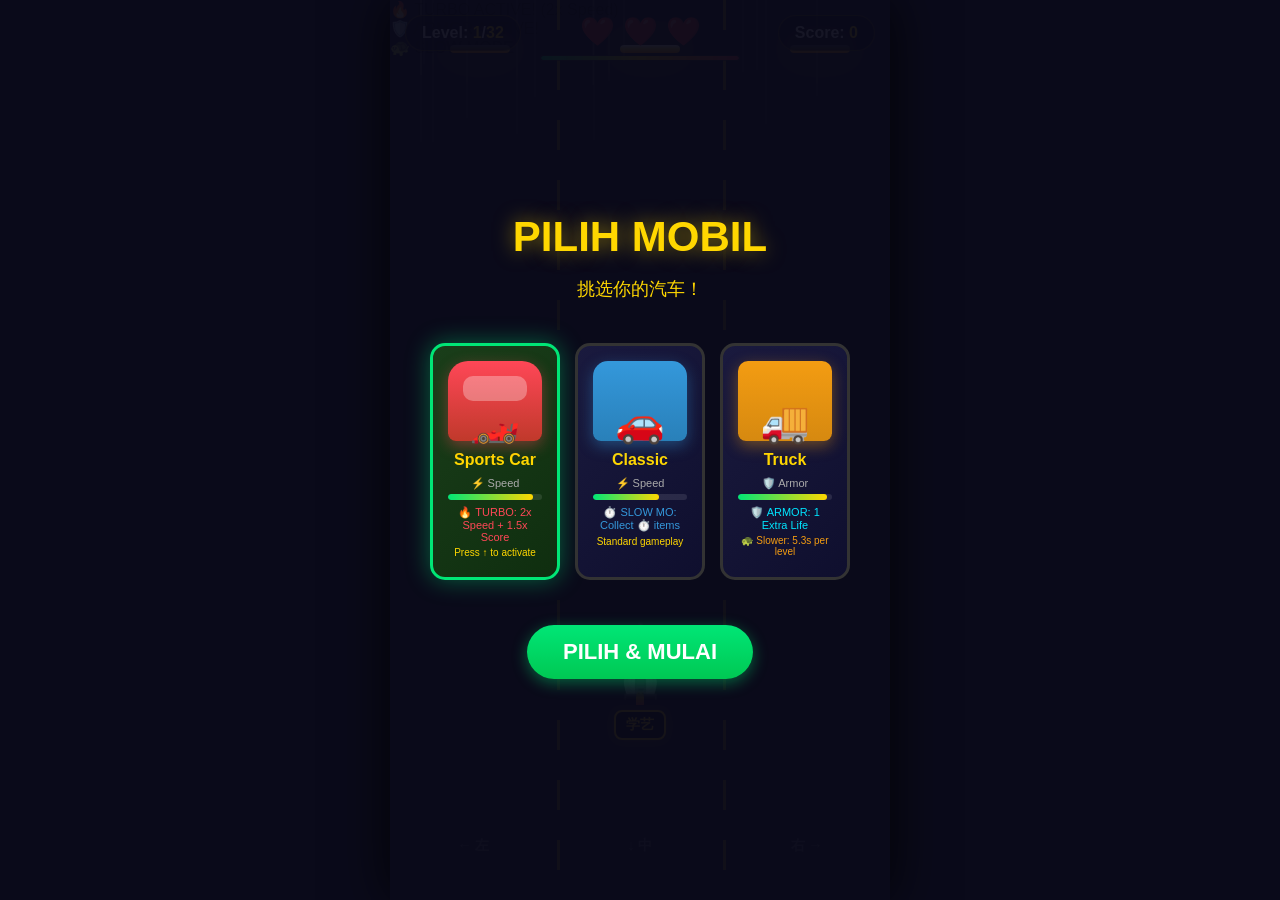
==== commit 761bd91b: "VERSION6_TURBO_UP.html" ====
--- a/VERSION6_TURBO_UP.html
+++ b/VERSION6_TURBO_UP.html
@@ -171,7 +171,7 @@
         .bullet { position: absolute; width: 10px; height: 20px; border-radius: 50%; z-index: 22; pointer-events: none; }
         .bullet-boss { background: linear-gradient(to bottom, #ff4757, #ff0000); box-shadow: 0 0 10px rgba(255,71,87,0.8); }
         .bullet-runner { background: linear-gradient(to bottom, #00E676, #00C853); box-shadow: 0 0 10px rgba(0,230,118,0.8); width: 8px; height: 16px; }
-        #shootBtn { position: absolute; bottom: 20px; right: 20px; width: 70px; height: 70px; border-radius: 50%; background: linear-gradient(135deg, #ff4757 0%, #ff6b6b 100%); border: 3px solid #ffd700; color: white; font-size: 28px; font-weight: bold; display: none; align-items: center; justify-content: center; z-index: 40; box-shadow: 0 4px 20px rgba(255,71,87,0.5); cursor: pointer; user-select: none; -webkit-tap-highlight-color: transparent; }
+        #shootBtn { position: absolute; bottom: 120px; right: 15px; width: 70px; height: 70px; border-radius: 50%; background: linear-gradient(135deg, #ff4757 0%, #ff6b6b 100%); border: 3px solid #ffd700; color: white; font-size: 28px; font-weight: bold; display: none; align-items: center; justify-content: center; z-index: 40; box-shadow: 0 4px 20px rgba(255,71,87,0.5); cursor: pointer; user-select: none; -webkit-tap-highlight-color: transparent; }
         #shootBtn:active { transform: scale(0.9); box-shadow: 0 2px 10px rgba(255,71,87,0.3); }
         #shootBtn::before { content: '\1F525'; }
         #bossScreen { background: rgba(10,10,26,0.98); }
@@ -2942,11 +2942,8 @@
             defeatScreen.style.zIndex = '200';
             defeatScreen.innerHTML = `
                 <h2 style="color: #FF4757; font-size: 36px; margin-bottom: 15px; text-shadow: 0 0 20px rgba(255,71,87,0.5);">
-                    💥 KAMU KALAH!
+                    💥 你输了!
                 </h2>
-                <p style="color: #ff6b6b; font-size: 22px; margin: 10px 0; font-weight: bold;">
-                    你输了!
-                </p>
                 <p style="color: #FFD700; font-size: 28px; margin: 15px 0; text-shadow: 0 0 15px rgba(255,215,0,0.4);">
                     Tank terlalu kuat
                 </p>
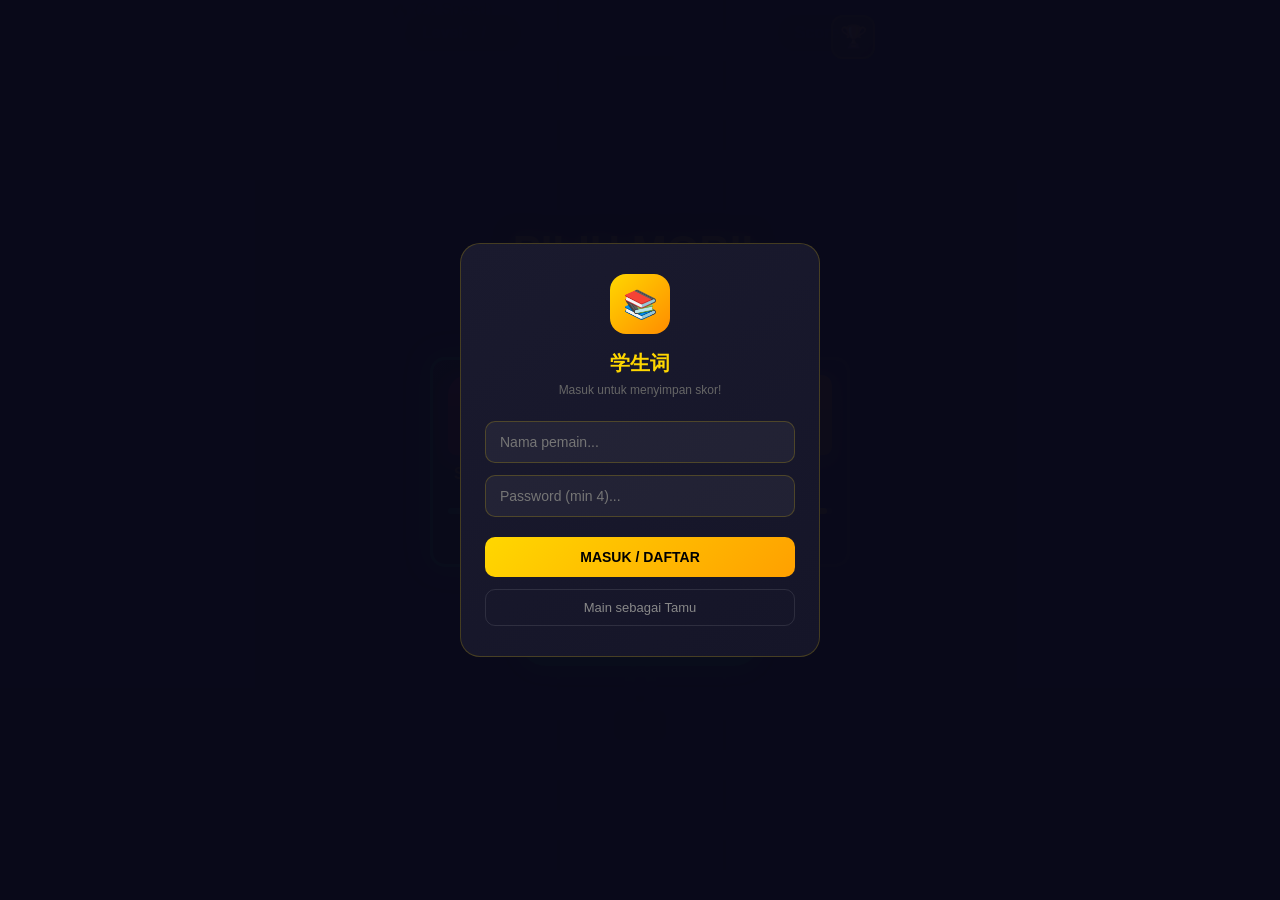
==== commit 9155580f: "VERSION6_TURBO_UP.html" ====
--- a/VERSION6_TURBO_UP.html
+++ b/VERSION6_TURBO_UP.html
@@ -44,7 +44,7 @@
             from { background-position: 0 0; }
             to { background-position: 0 40px; }
         }        
-        .light { position: absolute; width: 60px; height: 8px; background: linear-gradient(to bottom, #fff 0%, #ffeb3b 50%, #ff9800 100%); border-radius: 4px; top: 5%; box-shadow: 0 0 30px rgba(255,235,59,0.5); animation: flicker 3s infinite; }
+        .light { display: none !important; }
         .light:nth-child(1) { left: 12%; animation-delay: 0s; }
         .light:nth-child(2) { left: 46%; animation-delay: 1s; }
         .light:nth-child(3) { left: 80%; animation-delay: 2s; }
@@ -61,6 +61,23 @@
         .lane-label.left { left: 0; }
         .lane-label.center { left: 33.33%; }
         .lane-label.right { left: 66.66%; }
+        .lane-highlight {
+            position: absolute;
+            bottom: 0;
+            width: 33.33%;
+            height: 30%;
+            background: rgba(0, 230, 118, 0);
+            transition: background 0.3s;
+            pointer-events: none;
+            z-index: 4;
+        }
+        .lane-highlight.active {
+            background: rgba(0, 230, 118, 0.15);
+            box-shadow: inset 0 0 30px rgba(0, 230, 118, 0.2);
+        }
+        .lane-highlight.left { left: 0; }
+        .lane-highlight.center { left: 33.33%; }
+        .lane-highlight.right { left: 66.66%; }        
         #runner { position: absolute; left: 50%; bottom: 15%; width: 80px; height: 120px; z-index: 20; transform: translateX(-50%); transition: left 0.3s cubic-bezier(0.25, 0.46, 0.45, 0.94); }
         .runner-body { width: 55px; height: 75px; background: linear-gradient(to bottom, #FF4757 0%, #EE5A5A 100%); border-radius: 12px 12px 8px 8px; position: relative; margin: 0 auto; box-shadow: 0 5px 20px rgba(255,71,87,0.4); }
         .runner-head { width: 40px; height: 40px; background: #FFD93D; border-radius: 50%; position: absolute; top: -35px; left: 50%; transform: translateX(-50%); box-shadow: 0 2px 8px rgba(0,0,0,0.3); }
@@ -171,7 +188,7 @@
         .bullet { position: absolute; width: 10px; height: 20px; border-radius: 50%; z-index: 22; pointer-events: none; }
         .bullet-boss { background: linear-gradient(to bottom, #ff4757, #ff0000); box-shadow: 0 0 10px rgba(255,71,87,0.8); }
         .bullet-runner { background: linear-gradient(to bottom, #00E676, #00C853); box-shadow: 0 0 10px rgba(0,230,118,0.8); width: 8px; height: 16px; }
-        #shootBtn { position: absolute; bottom: 120px; right: 15px; width: 70px; height: 70px; border-radius: 50%; background: linear-gradient(135deg, #ff4757 0%, #ff6b6b 100%); border: 3px solid #ffd700; color: white; font-size: 28px; font-weight: bold; display: none; align-items: center; justify-content: center; z-index: 40; box-shadow: 0 4px 20px rgba(255,71,87,0.5); cursor: pointer; user-select: none; -webkit-tap-highlight-color: transparent; }
+        #shootBtn { position: absolute; bottom: 110px; right: 15px; width: 70px; height: 70px; border-radius: 50%; background: linear-gradient(135deg, #ff4757 0%, #ff6b6b 100%); border: 3px solid #ffd700; color: white; font-size: 28px; font-weight: bold; display: none; align-items: center; justify-content: center; z-index: 40; box-shadow: 0 4px 20px rgba(255,71,87,0.5); cursor: pointer; user-select: none; -webkit-tap-highlight-color: transparent; }
         #shootBtn:active { transform: scale(0.9); box-shadow: 0 2px 10px rgba(255,71,87,0.3); }
         #shootBtn::before { content: '\1F525'; }
         #bossScreen { background: rgba(10,10,26,0.98); }
@@ -226,7 +243,7 @@
             left: 0; 
             right: 0; 
             bottom: 20px;  /* Leave room for badge below */
-            border-radius: 12px;
+            border-radius: 20px;
             border: 2px solid #00E5FF;
             background: 
                 radial-gradient(ellipse at center, rgba(0, 229, 255, 0.12) 0%, rgba(0, 229, 255, 0.04) 60%, transparent 80%),
@@ -471,6 +488,29 @@
             width: 80px;
             height: 100px;
             bottom: 20%;
+            transition: left 0.3s cubic-bezier(0.25, 0.46, 0.45, 0.94), transform 0.25s ease-out;
+        }
+
+        /* Car turn animations */
+        #runner.car-mode.turn-left {
+            transform: translateX(-50%) rotate(-12deg) scale(0.95);
+        }
+        #runner.car-mode.turn-right {
+            transform: translateX(-50%) rotate(12deg) scale(0.95);
+        }
+        #runner.car-mode.turn-center {
+            transform: translateX(-50%) rotate(0deg) scale(1);
+        }
+
+        /* Smooth transition for car body tilt */
+        #runner.car-mode .car-body {
+            transition: transform 0.25s ease-out;
+        }
+        #runner.car-mode.turn-left .car-body {
+            transform: rotate(-8deg);
+        }
+        #runner.car-mode.turn-right .car-body {
+            transform: rotate(8deg);
         }
 
         #runner.car-mode .runner-body {
@@ -519,7 +559,7 @@
             width: 8px;
             height: 15px;
             background: linear-gradient(to top, #ff6b35, #ffd700, transparent);
-            border-radius: 50% 50% 0 0;
+            border-radius: 0 0 50% 50%;
             opacity: 0.8;
             animation: exhaustFlicker 0.2s infinite alternate;
         }
@@ -800,9 +840,356 @@
             }
         }
 
+
+        /* ================= TRACK INDICATOR ================= */
+        #trackIndicator {
+            position: absolute;
+            top: 100px;
+            left: 50%;
+            transform: translateX(-50%);
+            z-index: 30;
+            display: flex;
+            flex-direction: column;
+            align-items: center;
+            gap: 6px;
+            background: rgba(0,0,0,0.6);
+            padding: 10px 20px;
+            border-radius: 15px;
+            border: 1px solid rgba(255,215,0,0.3);
+            min-width: 200px;
+        }
+        #trackLabel {
+            color: #FFD700;
+            font-size: 12px;
+            font-weight: bold;
+            letter-spacing: 2px;
+            text-transform: uppercase;
+        }
+        #trackBar {
+            width: 180px;
+            height: 8px;
+            background: rgba(255,255,255,0.1);
+            border-radius: 4px;
+            overflow: hidden;
+            position: relative;
+        }
+        #trackFill {
+            height: 100%;
+            width: 0%;
+            background: linear-gradient(to right, #00E676, #FFD700);
+            border-radius: 4px;
+            transition: width 0.1s linear;
+        }
+        #trackDistance {
+            color: #fff;
+            font-size: 14px;
+            font-weight: bold;
+        }
+        #trackDistance span {
+            color: #FFD700;
+        }
+        .gate-marker {
+            position: absolute;
+            top: 0;
+            width: 4px;
+            height: 100%;
+            background: #FF4757;
+            border-radius: 2px;
+            box-shadow: 0 0 6px rgba(255,71,87,0.6);
+        }
+        .car-marker {
+            position: absolute;
+            top: -4px;
+            width: 12px;
+            height: 16px;
+            background: #00E676;
+            border-radius: 3px;
+            box-shadow: 0 0 8px rgba(0,230,118,0.8);
+            transform: translateX(-50%);
+            transition: left 0.1s linear;
+        }
+        .car-marker::after {
+            content: '🏎️';
+            position: absolute;
+            top: -18px;
+            left: 50%;
+            transform: translateX(-50%);
+            font-size: 14px;
+        }
+
+        /* ========== LOGIN & LEADERBOARD STYLES ========== */
+        .login-screen {
+            position: absolute;
+            top: 0; left: 0; right: 0; bottom: 0;
+            background: rgba(10,10,26,0.98);
+            z-index: 1000;
+            display: flex;
+            flex-direction: column;
+            align-items: center;
+            justify-content: center;
+            padding: 20px;
+        }
+        .login-screen.hidden { display: none; }
+        .login-box {
+            width: 100%; max-width: 360px;
+            background: linear-gradient(145deg, #1a1a2e 0%, #151528 100%);
+            border: 1px solid rgba(255,215,0,0.2);
+            border-radius: 20px;
+            padding: 30px 24px;
+            text-align: center;
+        }
+        .login-icon {
+            width: 60px; height: 60px;
+            background: linear-gradient(135deg, #FFD700 0%, #FF8C00 100%);
+            border-radius: 16px;
+            display: flex; align-items: center; justify-content: center;
+            margin: 0 auto 16px;
+            font-size: 28px;
+        }
+        .login-title { font-size: 20px; font-weight: 700; color: #FFD700; margin-bottom: 6px; }
+        .login-subtitle { font-size: 12px; color: #666; margin-bottom: 24px; }
+        .login-input {
+            width: 100%; padding: 12px 14px;
+            background: rgba(255,255,255,0.05);
+            border: 1px solid rgba(255,215,0,0.2);
+            border-radius: 10px;
+            color: #fff; font-size: 14px;
+            margin-bottom: 12px;
+            outline: none;
+        }
+        .login-input:focus { border-color: #FFD700; }
+        .login-btn {
+            width: 100%; padding: 12px;
+            background: linear-gradient(135deg, #FFD700 0%, #FFA000 100%);
+            border: none; border-radius: 10px;
+            color: #000; font-size: 14px; font-weight: 700;
+            cursor: pointer; margin-top: 8px;
+        }
+        .guest-btn {
+            width: 100%; padding: 10px;
+            background: transparent;
+            border: 1px solid rgba(255,255,255,0.1);
+            border-radius: 10px;
+            color: #888; font-size: 13px;
+            cursor: pointer; margin-top: 12px;
+        }
+        .login-error { color: #FF4757; font-size: 12px; margin-top: 8px; display: none; }
+        .login-error.visible { display: block; }
+
+        /* Leaderboard button on car select */
+        .lb-btn-car {
+            position: absolute;
+            top: 15px; right: 15px;
+            width: 44px; height: 44px;
+            border-radius: 12px;
+            background: linear-gradient(135deg, rgba(255,215,0,0.2) 0%, rgba(255,215,0,0.05) 100%);
+            border: 2px solid rgba(255,215,0,0.4);
+            display: flex; align-items: center; justify-content: center;
+            font-size: 22px; cursor: pointer; z-index: 50;
+            transition: all 0.2s;
+        }
+        .lb-btn-car:active { transform: scale(0.92); }
+
+        /* Leaderboard modal */
+        .lb-modal {
+            position: absolute;
+            top: 0; left: 0; right: 0; bottom: 0;
+            background: rgba(10,10,26,0.95);
+            z-index: 200;
+            display: none;
+            flex-direction: column;
+            padding: 16px;
+            overflow-y: auto;
+        }
+        .lb-modal.active { display: flex; }
+        .lb-header {
+            display: flex; align-items: center; justify-content: space-between;
+            margin-bottom: 16px; padding-top: 8px;
+        }
+        .lb-title { font-size: 20px; font-weight: 700; color: #FFD700; }
+        .lb-close {
+            width: 36px; height: 36px; border-radius: 10px;
+            background: rgba(255,255,255,0.1);
+            border: 1px solid rgba(255,255,255,0.1);
+            display: flex; align-items: center; justify-content: center;
+            font-size: 18px; color: #fff; cursor: pointer;
+        }
+        .lb-row {
+            display: flex; align-items: center; gap: 12px;
+            padding: 12px 14px;
+            background: linear-gradient(145deg, #1a1a2e 0%, #151528 100%);
+            border: 1px solid rgba(255,215,0,0.1);
+            border-radius: 12px; margin-bottom: 8px;
+        }
+        .lb-rank {
+            width: 32px; height: 32px; border-radius: 50%;
+            background: rgba(255,255,255,0.05);
+            display: flex; align-items: center; justify-content: center;
+            font-size: 13px; font-weight: 700; color: #888;
+        }
+        .lb-row.top-1 .lb-rank { background: linear-gradient(135deg, #FFD700, #FFA000); color: #000; }
+        .lb-row.top-2 .lb-rank { background: linear-gradient(135deg, #C0C0C0, #A0A0A0); color: #000; }
+        .lb-row.top-3 .lb-rank { background: linear-gradient(135deg, #CD7F32, #B87333); color: #fff; }
+        .lb-name { flex: 1; font-size: 14px; color: #fff; }
+        .lb-score { font-size: 16px; font-weight: 700; color: #FFD700; }
+        .lb-empty { text-align: center; padding: 40px 20px; color: #666; }
+
+        /* Victory LB button */
+        .victory-lb-btn {
+            margin-top: 16px;
+            padding: 12px 28px;
+            font-size: 16px; font-weight: bold;
+            border: none; border-radius: 24px;
+            cursor: pointer;
+            background: linear-gradient(to bottom, #FFD700, #FFA000);
+            color: #000;
+            box-shadow: 0 4px 15px rgba(255,215,0,0.4);
+        }
+    
+        /* ================= MODEL SELECTION STYLES ================= */
+        .model-select-screen {
+            position: absolute;
+            top: 0; left: 0; right: 0; bottom: 0;
+            background: rgba(10,10,26,0.98);
+            z-index: 150;
+            display: none;
+            flex-direction: column;
+            align-items: center;
+            justify-content: center;
+            padding: 20px;
+        }
+        .model-select-screen.active { display: flex; }
+        .model-select-title {
+            color: #FFD700;
+            font-size: 28px;
+            margin-bottom: 8px;
+            text-shadow: 0 0 20px rgba(255,215,0,0.5);
+        }
+        .model-select-subtitle {
+            color: #888;
+            font-size: 14px;
+            margin-bottom: 25px;
+        }
+        .model-grid {
+            display: grid;
+            grid-template-columns: repeat(3, 1fr);
+            gap: 12px;
+            max-width: 400px;
+            width: 100%;
+            margin-bottom: 25px;
+        }
+        .model-card {
+            aspect-ratio: 1;
+            background: linear-gradient(135deg, #1a1a3e 0%, #0f0f2e 100%);
+            border: 2px solid #333;
+            border-radius: 12px;
+            display: flex;
+            flex-direction: column;
+            align-items: center;
+            justify-content: center;
+            cursor: pointer;
+            transition: all 0.3s;
+            padding: 8px;
+            position: relative;
+            overflow: hidden;
+        }
+        .model-card:hover {
+            transform: translateY(-3px);
+            border-color: #FFD700;
+            box-shadow: 0 5px 15px rgba(255, 215, 0, 0.3);
+        }
+        .model-card.selected {
+            border-color: #00E676;
+            box-shadow: 0 0 20px rgba(0, 230, 118, 0.4);
+            background: linear-gradient(135deg, #1a3e1a 0%, #0f2e0f 100%);
+        }
+        .model-card img {
+            width: 80%;
+            height: auto;
+            max-height: 60%;
+            object-fit: contain;
+            filter: drop-shadow(0 3px 6px rgba(0,0,0,0.5));
+            transition: transform 0.3s;
+        }
+        .model-card:hover img {
+            transform: scale(1.1);
+        }
+        .model-card .model-name {
+            color: #FFD700;
+            font-size: 12px;
+            font-weight: bold;
+            margin-top: 6px;
+            text-align: center;
+        }
+        .model-card .model-num {
+            position: absolute;
+            top: 4px;
+            right: 6px;
+            color: #666;
+            font-size: 10px;
+            font-weight: bold;
+        }
+        .model-back-btn {
+            padding: 10px 24px;
+            font-size: 14px;
+            font-weight: bold;
+            border: 2px solid rgba(255,255,255,0.2);
+            border-radius: 20px;
+            background: transparent;
+            color: #aaa;
+            cursor: pointer;
+            transition: all 0.3s;
+            margin-bottom: 12px;
+        }
+        .model-back-btn:hover {
+            border-color: #FFD700;
+            color: #FFD700;
+        }
+        .model-confirm-btn {
+            padding: 14px 36px;
+            font-size: 18px;
+            font-weight: bold;
+            border: none;
+            border-radius: 30px;
+            cursor: pointer;
+            background: linear-gradient(to bottom, #00E676, #00C853);
+            color: white;
+            box-shadow: 0 4px 15px rgba(0,230,118,0.4);
+            transition: all 0.3s;
+        }
+        .model-confirm-btn:hover {
+            transform: translateY(-2px);
+            box-shadow: 0 6px 20px rgba(0,230,118,0.6);
+        }
+
     </style>
 </head>
 <body>
+    <!-- LOGIN SCREEN -->
+    <div class="login-screen" id="loginScreen">
+        <div class="login-box">
+            <div class="login-icon">📚</div>
+            <div class="login-title">学生词</div>
+            <div class="login-subtitle">Masuk untuk menyimpan skor!</div>
+            <input type="text" class="login-input" id="loginName" placeholder="Nama pemain..." maxlength="20">
+            <input type="password" class="login-input" id="loginPass" placeholder="Password (min 4)..." maxlength="20">
+            <button class="login-btn" onclick="handleLogin()">MASUK / DAFTAR</button>
+            <div class="login-error" id="loginError"></div>
+            <button class="guest-btn" onclick="playAsGuest()">Main sebagai Tamu</button>
+        </div>
+    </div>
+
+    <!-- LEADERBOARD MODAL -->
+    <div class="lb-modal" id="lbModal">
+        <div class="lb-header">
+            <div class="lb-title">🏆 Leaderboard</div>
+            <div class="lb-close" onclick="closeLB()">✕</div>
+        </div>
+        <div id="lbContent">
+            <div class="lb-empty">Memuat...</div>
+        </div>
+    </div>
+
     <div id="gameContainer">
         <div class="light"></div>
         <div class="light"></div>
@@ -846,19 +1233,19 @@
         <!-- TURBO INDICATOR (Sports Car) -->
         <div id="turboIndicator">
             <span>🔥</span>
-            <span class="turbo-text">TURBO ACTIVE!</span>
+            <span class="turbo-text"> </span>
             <span class="turbo-hint">(2x Speed)</span>
         </div>
 
         <!-- SHIELD ARMOR INDICATOR (Truck) -->
         <div id="shieldArmorIndicator">
             <span>🛡️</span>
-            <span class="shield-text">ARMOR ACTIVE!</span>
+            <span class="shield-text"> </span>
         </div>
 
         <!-- TRUCK SLOW BADGE -->
         <div class="truck-slow-badge" id="truckSlowBadge">
-            🐢 SLOW MODE
+            🐢
         </div>
 
         <div id="runner" class="car-mode">
@@ -889,6 +1276,7 @@
         </div>
         <!-- CAR SELECTION SCREEN -->
         <div class="screen" id="carSelectScreen">
+            <div class="lb-btn-car" onclick="openLB()" title="Leaderboard">🏆</div>
             <h1>PILIH MOBIL</h1>
             <p style="color: #FFD700; font-size: 18px; margin-bottom: 20px;">挑选你的汽车！</p>
             
@@ -899,8 +1287,7 @@
                     <div class="car-stats">
                         <span>⚡ Speed</span>
                         <div class="stat-bar"><div style="width:90%"></div></div>
-                        <span style="color:#FF4757; margin-top:6px;">🔥 TURBO: 2x Speed + 1.5x Score</span>
-                        <span style="color:#FFD700; font-size:10px;">Press ↑ to activate</span>
+                        <span style="color:#FF4757; margin-top:6px;">🔥 TURBO: 2x Speed </span>
                     </div>
                 </div>
                 
@@ -910,8 +1297,7 @@
                     <div class="car-stats">
                         <span>⚡ Speed</span>
                         <div class="stat-bar"><div style="width:70%"></div></div>
-                        <span style="color:#3498db; margin-top:6px;">⏱️ SLOW MO: Collect ⏱️ items</span>
-                        <span style="color:#FFD700; font-size:10px;">Standard gameplay</span>
+                        <span style="color:#FFD700; font-size:13px;">Standard gameplay</span>
                     </div>
                 </div>
                 
@@ -922,15 +1308,40 @@
                         <span>🛡️ Armor</span>
                         <div class="stat-bar"><div style="width:95%"></div></div>
                         <span style="color:#00E5FF; margin-top:6px;">🛡️ ARMOR: 1 Extra Life</span>
-                        <span style="color:#f39c12; font-size:10px;">🐢 Slower: 5.3s per level</span>
                     </div>
                 </div>
             </div>
             
             <button class="btn btn-start" onclick="confirmCarSelection()" style="margin-top: 25px;">
-                PILIH & MULAI
+                PILIH MODEL →
             </button>
         </div>
+        
+        <!-- MODEL SELECTION SCREENS -->
+        <div class="model-select-screen" id="modelSelectSports">
+            <div class="model-select-title">🏎️ PILIH MODEL SPORTS</div>
+            <div class="model-select-subtitle">Pilih salah satu dari 9 model sports car</div>
+            <div class="model-grid" id="sportsModelGrid"></div>
+            <button class="model-back-btn" onclick="backToCarSelect()">← Kembali</button>
+            <button class="model-confirm-btn" onclick="confirmModelSelection()">PILIH & MULAI</button>
+        </div>
+
+        <div class="model-select-screen" id="modelSelectClassic">
+            <div class="model-select-title">🚗 PILIH MODEL CLASSIC</div>
+            <div class="model-select-subtitle">Pilih salah satu dari 3 model classic car</div>
+            <div class="model-grid" id="classicModelGrid"></div>
+            <button class="model-back-btn" onclick="backToCarSelect()">← Kembali</button>
+            <button class="model-confirm-btn" onclick="confirmModelSelection()">PILIH & MULAI</button>
+        </div>
+
+        <div class="model-select-screen" id="modelSelectTruck">
+            <div class="model-select-title">🚚 PILIH MODEL TRUCK</div>
+            <div class="model-select-subtitle">Pilih salah satu dari 3 model truck</div>
+            <div class="model-grid" id="truckModelGrid"></div>
+            <button class="model-back-btn" onclick="backToCarSelect()">← Kembali</button>
+            <button class="model-confirm-btn" onclick="confirmModelSelection()">PILIH & MULAI</button>
+        </div>
+
         <!-- SCREENS -->
         <div class="screen hidden" id="startScreen">
             <h1>🏃 地铁跑酷</h1>
@@ -940,7 +1351,7 @@
                 <p>🚪 <b>Pilih pintu</b> dengan arti Bahasa Indonesia yang benar</p>
                 <p>❌ <b>Salah = Game Over!</b></p>
             </div>
-            <p style="margin-top: 10px; color: #888;">32 Level | Timer aktif | Bonus cepat!</p>
+            <p style="margin-top: 10px; color: #888;">32 Level | Bonus cepat!</p>
             <div class="swipe-hint">
                 <span class="key-hint">←</span> Kiri 
                 <span class="key-hint">↓</span> Slow Mo 
@@ -952,7 +1363,7 @@
 
         <div class="screen hidden" id="gameOverScreen">
             <h2>💥 GAME OVER!</h2>
-            <p>Kamu memilih pintu yang salah!</p>
+            <p>Kamu memilih jawaban yang salah!</p>
             <p>Jawaban benar: <span id="correctAnswer" style="color: #FFD700; font-size: 22px;"></span></p>
             <p style="margin-top: 15px;">Score Akhir: <span id="finalScore" style="color: #FFD700; font-size: 32px;">0</span></p>
             <p>Level dilewati: <span id="passedLevels" style="color: #00E676;">0</span> / 32</p>
@@ -1017,7 +1428,8 @@
             <p style="margin-top: 15px; color: #888;">Score Akhir</p>
             <p style="font-size: 56px; color: #FFD700; margin: 5px 0;"><span id="bossVictoryScore">0</span></p>
             <p style="color: #FFD700; font-size: 20px;">🏆 Kamu adalah legenda!</p>
-            <button class="btn btn-start" onclick="showCarSelection()" style="margin-top: 20px;">MAIN LAGI</button>
+            <button class="victory-lb-btn" onclick="saveAndOpenLB()">🏆 Lihat Leaderboard</button>
+            <button class="btn btn-start" onclick="showCarSelection()" style="margin-top: 12px;">MAIN LAGI</button>
         </div>
     </div>
 
@@ -1142,6 +1554,7 @@
         let currentLevel = 0;
         let score = 0;
         let shuffledData = [];
+        let selectedModel = null; // Selected model index for current car type
         let timer = null;
         let timeLeft = 100;
         const TIME_PER_LEVEL = 5;
@@ -1203,9 +1616,20 @@
                 ability: 'turbo',
                 baseDoorSpeed: 3,
                 baseTime: 5,
-                turboMultiplier: 2.0,      // 2x speed during turbo
-                turboDuration: 1000,          // 4 seconds
-                turboCooldown: false
+                turboMultiplier: 2.0,
+                turboDuration: 1000,
+                turboCooldown: false,
+                models: [
+                    { id: 1, name: 'Sports 1', image: '1.png' },
+                    { id: 2, name: 'Sports 2', image: '2.png' },
+                    { id: 3, name: 'Sports 3', image: '3.png' },
+                    { id: 4, name: 'Sports 4', image: '4.png' },
+                    { id: 5, name: 'Sports 5', image: '5.png' },
+                    { id: 6, name: 'Sports 6', image: '6.png' },
+                    { id: 7, name: 'Sports 7', image: '7.png' },
+                    { id: 8, name: 'Sports 8', image: '8.png' },
+                    { id: 9, name: 'Sports 9', image: '9.png' }
+                ]
             },
             classic: { 
                 primary: '#3498db', 
@@ -1214,7 +1638,12 @@
                 image: 'car_classic.png',
                 ability: 'none',
                 baseDoorSpeed: 3,
-                baseTime: 5
+                baseTime: 5,
+                models: [
+                    { id: 10, name: 'Classic 1', image: '10.png' },
+                    { id: 11, name: 'Classic 2', image: '11.png' },
+                    { id: 12, name: 'Classic 3', image: '12.png' }
+                ]
             },
             truck: { 
                 primary: '#f39c12', 
@@ -1226,7 +1655,12 @@
                 baseTime: 5.4,
                 hasArmor: true,
                 armorActive: false,
-                armorRegenInterval: 5 // Regain shield every 5 levels
+                armorRegenInterval: 5,
+                models: [
+                    { id: 13, name: 'Truck 1', image: '13.png' },
+                    { id: 14, name: 'Truck 2', image: '14.png' },
+                    { id: 15, name: 'Truck 3', image: '15.png' }
+                ]
             }
         };
 
@@ -1395,12 +1829,37 @@
             runner.style.left = lanePositions[runnerLane] + '%';
         }
 
+        function applyCarTurnAnimation(direction) {
+            const runner = document.getElementById('runner');
+            if (!runner.classList.contains('car-mode')) return;
+
+            // Remove existing turn classes
+            runner.classList.remove('turn-left', 'turn-right', 'turn-center');
+
+            // Force reflow to restart animation
+            void runner.offsetWidth;
+
+            // Apply turn class based on direction
+            if (direction === 'left') {
+                runner.classList.add('turn-left');
+            } else if (direction === 'right') {
+                runner.classList.add('turn-right');
+            }
+
+            // Return to center after animation completes
+            setTimeout(() => {
+                runner.classList.remove('turn-left', 'turn-right');
+                runner.classList.add('turn-center');
+            }, 250);
+        }
+
         function moveLeft() {
             if (!isGameActive && !bossFightActive) return;
             if (runnerLane > 0) {
                 runnerLane--;
                 updateRunnerPosition();
                 updateLaneHighlight();
+                applyCarTurnAnimation('left');
             }
         }
 
@@ -1410,12 +1869,13 @@
                 runnerLane++;
                 updateRunnerPosition();
                 updateLaneHighlight();
+                applyCarTurnAnimation('right');
             }
         }
 
         function loadLevel() {
             resetLevelSpeed();
-            
+
             if (currentLevel >= shuffledData.length) {
                 showFinish();
                 return;
@@ -1429,10 +1889,39 @@
 
             startTimer();
 
-            spawnNextDoors();
-
+            // Dynamic gate spacing: travel time before gates appear
+            // Base travel time + random variation based on level progression
+            const baseTravelTime = 800; // minimum travel time in ms
+            const levelTravelBonus = Math.min(currentLevel * 80, 1200); // increases with level, max 1200ms
+            const randomVariation = Math.random() * 600; // 0-600ms random
+            const travelTime = baseTravelTime + levelTravelBonus + randomVariation;
+            const containerHeight = document.getElementById('gameContainer').clientHeight;
+            const runnerBottomPx = containerHeight * 0.15;
+            const runnerTopPx = containerHeight - runnerBottomPx - 120;
+            const runnerY = runnerTopPx + 120;
+            const spawnY = -250;
+            const distanceToTravel = runnerY - spawnY;
+            const travelTimeSec = (distanceToTravel / doorSpeed) * (1000 / 60) / 1000;
+
+            // Set timer to match gate travel time + small buffer for reading
+            const readBuffer = 1.5; // seconds to read gates after they arrive
+            maxTime = travelTimeSec + readBuffer;
+
+            // Clear any existing gates first
+            doors.forEach(d => {
+                if (d.element && d.element.parentNode) d.element.remove();
+            });
+            doors = [];
+
+            // Spawn gates after travel time
+            setTimeout(() => {
+                if (!isGameActive) return;
+                spawnNextDoors();
+            }, travelTime);
+
+            // Skill items also spawn after travel time + offset
             if (Math.random() < 0.3) {
-                skillSpawnTimeout = setTimeout(() => spawnSkillItem(), 1500);
+                skillSpawnTimeout = setTimeout(() => spawnSkillItem(), travelTime + 800);
             }
 
             startDoorMovement();
@@ -1447,7 +1936,7 @@
             const gate = document.createElement('div');
             gate.className = 'gate-item';
             gate.style.left = (laneIndex * 33.33) + '%';
-            gate.style.top = '-70px';
+            gate.style.top = '-250px';
             gate.dataset.lane = laneIndex;
             gate.dataset.meaning = meaning;
             gate.dataset.label = label;
@@ -1475,7 +1964,7 @@
                 element: gate,
                 lane: laneIndex,
                 meaning: meaning,
-                y: -70,
+                y: -250,
                 passed: false
             });
         }
@@ -1550,7 +2039,7 @@
                         door.y += doorSpeed;
                         door.element.style.top = door.y + 'px';
 
-                        if (!door.passed && !door.checked && !door.answered && door.y > runnerBottomRelative - 60 && door.y < runnerBottomRelative + 20) {
+                        if (!door.passed && !door.checked && !door.answered && door.y > runnerBottomRelative - 80 && door.y < runnerBottomRelative + 30) {
                             if (door.lane === runnerLane) {
                                 door.checked = true;
                                 door.answered = true;
@@ -1616,6 +2105,8 @@
             animationId = requestAnimationFrame(animate);
         }
 
+        
+
         function resetSkillAndSpeed() {
             // doorSpeed set by car config above
             if (skillActive) {
@@ -1658,22 +2149,26 @@
                 runner.classList.add('celebrate');
                 updateScore();
 
-                // Mark all gates to keep scrolling to bottom
-                doors.forEach(d => {
-                    d.answered = true;  // prevent re-checking
-                    d.checked = true;
-                });
-
-                setTimeout(() => {
-                    if (skillSpawnTimeout) {
-                        clearTimeout(skillSpawnTimeout);
-                        skillSpawnTimeout = null;
+                // Don't mark gates as answered — let them scroll naturally
+                // Just prevent re-checking on the answered gate
+                doorObj.checked = true;
+                doorObj.answered = true;
+
+                // Wait for all gates to scroll off-screen before loading next level
+                const checkAllGone = setInterval(() => {
+                    const allGone = doors.every(d => d.y > document.getElementById('gameContainer').clientHeight + 500);
+                    if (allGone) {
+                        clearInterval(checkAllGone);
+                        if (skillSpawnTimeout) {
+                            clearTimeout(skillSpawnTimeout);
+                            skillSpawnTimeout = null;
+                        }
+                        runner.classList.remove('celebrate');
+                        currentLevel++;
+                        isGameActive = true;
+                        loadLevel();
                     }
-                    runner.classList.remove('celebrate');
-                    currentLevel++;
-                    isGameActive = true;
-                    loadLevel();
-                }, 1200);
+                }, 100);
 
             } else {
                 // Truck Armor: absorb first hit
@@ -1714,23 +2209,19 @@
                         runner.classList.remove('shake');
                     }, 400);
 
-                    // Continue game (don't lose heart)
+                    // Continue game (don't lose heart) — let gates scroll off naturally
                     setTimeout(() => {
-                        doors.forEach(d => {
-                            d.element.style.transition = 'all 0.5s';
-                            d.element.style.opacity = '0';
-                        });
-                        setTimeout(() => {
-                            doors.forEach(d => {
-                                if (d.element && d.element.parentNode) d.element.remove();
-                            });
-                            doors = [];
-                            if (skillSpawnTimeout) { clearTimeout(skillSpawnTimeout); skillSpawnTimeout = null; }
-                            currentLevel++;
-                            isGameActive = true;
-                            loadLevel();
-                        }, 500);
-                    }, 800);
+                        const checkAllGone = setInterval(() => {
+                            const allGone = doors.every(d => d.y > document.getElementById('gameContainer').clientHeight + 500);
+                            if (allGone) {
+                                clearInterval(checkAllGone);
+                                if (skillSpawnTimeout) { clearTimeout(skillSpawnTimeout); skillSpawnTimeout = null; }
+                                currentLevel++;
+                                isGameActive = true;
+                                loadLevel();
+                            }
+                        }, 100);
+                    }, 500);
                     return;
                 }
 
@@ -1749,30 +2240,23 @@
                 doorObj.element.classList.add('gate-break');
 
                 if (hearts > 0) {
+                    // Let gates scroll off naturally instead of fading
                     setTimeout(() => {
-                        doors.forEach(d => {
-                            d.element.style.transition = 'all 0.5s';
-                            d.element.style.opacity = '0';
-                        });
-
-                        setTimeout(() => {
-                            doors.forEach(d => {
-                                if (d.element && d.element.parentNode) {
-                                    d.element.remove();
+                        const checkAllGone = setInterval(() => {
+                            const allGone = doors.every(d => d.y > document.getElementById('gameContainer').clientHeight + 500);
+                            if (allGone) {
+                                clearInterval(checkAllGone);
+                                if (skillSpawnTimeout) {
+                                    clearTimeout(skillSpawnTimeout);
+                                    skillSpawnTimeout = null;
                                 }
-                            });
-                            doors = [];
-
-                            if (skillSpawnTimeout) {
-                                clearTimeout(skillSpawnTimeout);
-                                skillSpawnTimeout = null;
+                                runner.classList.remove('shake');
+                                currentLevel++;
+                                isGameActive = true;
+                                loadLevel();
                             }
-                            runner.classList.remove('shake');
-                            currentLevel++;
-                            isGameActive = true;
-                            loadLevel();
-                        }, 500);
-                    }, 800);
+                        }, 100);
+                    }, 500);
                 } else {
                     setTimeout(() => {
                         gameOver(current.meaning);
@@ -1788,29 +2272,25 @@
             maxTime = carConfig.baseTime || TIME_PER_LEVEL;
             updateTimerBar();
 
+            // Timer now only tracks time for score calculation, no longer causes game over
             timer = setInterval(() => {
                 timeLeft -= 100 / (maxTime * 10);
                 updateTimerBar();
-
-                if (timeLeft <= 0) {
-                    clearInterval(timer);
-                    cancelAnimationFrame(animationId);
-                    isGameActive = false;
-                    gameOver("Waktu habis!");
-                }
+                // Time out no longer causes game over - player can take their time
             }, 100);
         }
 
         function updateTimerBar() {
             const fill = document.getElementById('timerFill');
             fill.style.width = timeLeft + '%';
-
-            if (timeLeft < 25) {
-                fill.style.background = '#FF4757';
-            } else if (timeLeft < 50) {
-                fill.style.background = '#FFD700';
+            
+            // Color shifts from blue (far) → yellow (close) → red (arrived)
+            if (timeLeft > 60) {
+                fill.style.background = 'linear-gradient(to right, #3498db, #00E676)';
+            } else if (timeLeft > 30) {
+                fill.style.background = 'linear-gradient(to right, #00E676, #FFD700)';
             } else {
-                fill.style.background = 'linear-gradient(to right, #00E676, #FFD700)';
+                fill.style.background = 'linear-gradient(to right, #FFD700, #FF4757)';
             }
         }
 
@@ -2066,6 +2546,16 @@
             document.getElementById('skillActive').style.display = 'none';
             document.getElementById('gameContainer').style.filter = 'none';
 
+            // Hide mobile slow-mo button and turbo button during boss fight
+            document.getElementById('btnSlowMo').style.display = 'none';
+            document.getElementById('btnTurbo').style.display = 'none';
+            document.getElementById('slowMoBadge').style.display = 'none';
+
+            // Hide truck shield effect during boss fight
+            document.getElementById('truckShieldEffect').style.display = 'none';
+            document.getElementById('shieldArmorIndicator').style.display = 'none';
+            document.getElementById('truckSlowBadge').style.display = 'none';
+
             bossFightActive = true;
             bossHP = BOSS_MAX_HP;
             bossX = 50;
@@ -2195,7 +2685,7 @@
                 }
 
                 // Skip bullet movement during shield phase
-                {
+                if (!shieldPhaseActive) {
                     const runnerBottomPx = containerHeight * 0.15;
                     const runnerTopPx = containerHeight - runnerBottomPx - 120;
                     const runnerLeftPx = (lanePositions[runnerLane] / 100) * containerWidth;
@@ -2674,6 +3164,14 @@
             clearInterval(bossShootInterval);
             clearInterval(shieldPhaseTimer);
 
+            // Restore mobile controls visibility after boss fight
+            document.getElementById('btnSlowMo').style.display = '';
+            document.getElementById('slowMoBadge').style.display = skillCount > 0 ? 'flex' : 'none';
+            const carConfig = CAR_CONFIG[selectedCarType];
+            if (carConfig.ability === 'turbo') {
+                document.getElementById('btnTurbo').style.display = 'flex';
+            }
+
             const tank = document.getElementById('bossTank');
             const tankRect = tank.getBoundingClientRect();
             const containerRect = document.getElementById('gameContainer').getBoundingClientRect();
@@ -2725,6 +3223,14 @@
             clearInterval(bossMoveInterval);
             clearInterval(bossShootInterval);
             clearInterval(shieldPhaseTimer);
+
+            // Restore mobile controls visibility after boss fight
+            document.getElementById('btnSlowMo').style.display = '';
+            document.getElementById('slowMoBadge').style.display = skillCount > 0 ? 'flex' : 'none';
+            const carConfig = CAR_CONFIG[selectedCarType];
+            if (carConfig.ability === 'turbo') {
+                document.getElementById('btnTurbo').style.display = 'flex';
+            }
 
             document.getElementById('bossTank').style.display = 'none';
             document.getElementById('bossHealthBar').style.display = 'none';
@@ -2942,7 +3448,7 @@
             defeatScreen.style.zIndex = '200';
             defeatScreen.innerHTML = `
                 <h2 style="color: #FF4757; font-size: 36px; margin-bottom: 15px; text-shadow: 0 0 20px rgba(255,71,87,0.5);">
-                    💥 你输了!
+                    💥  你输了!
                 </h2>
                 <p style="color: #FFD700; font-size: 28px; margin: 15px 0; text-shadow: 0 0 15px rgba(255,215,0,0.4);">
                     Tank terlalu kuat
@@ -2978,42 +3484,130 @@
         function selectCar(card) {
             // Remove selected class from all cards
             document.querySelectorAll('.car-card').forEach(c => c.classList.remove('selected'));
-            
+
             // Add to clicked card
             card.classList.add('selected');
-            
+
             // Save selection
             selectedCarType = card.dataset.car;
-            
-            // Update preview color
-            updateCarColor();
+
+            // Show model selection screen for this car type
+            showModelSelection(selectedCarType);
         }
 
         function updateCarColor() {
-            const colors = CAR_CONFIG[selectedCarType];
-            
-            // Update image source
+            const config = CAR_CONFIG[selectedCarType];
+
+            // Update image source - use selected model if available
             const carImage = document.getElementById('carImage');
             if (carImage) {
-                carImage.src = colors.image;
-            }
-            
+                if (selectedModel !== null && config.models && config.models[selectedModel]) {
+                    carImage.src = config.models[selectedModel].image;
+                } else {
+                    carImage.src = config.image;
+                }
+            }
+
             // Keep CSS colors as fallback / for exhaust effects
             const chassis = document.querySelector('.car-chassis');
             if (chassis) {
-                chassis.style.setProperty('--car-color-primary', colors.primary);
-                chassis.style.setProperty('--car-color-secondary', colors.secondary);
-            }
+                chassis.style.setProperty('--car-color-primary', config.primary);
+                chassis.style.setProperty('--car-color-secondary', config.secondary);
+            }
+        }
+
+        function showModelSelection(carType) {
+            // Hide car selection screen
+            document.getElementById('carSelectScreen').classList.add('hidden');
+
+            // Show appropriate model selection screen
+            const screenId = 'modelSelect' + carType.charAt(0).toUpperCase() + carType.slice(1);
+            const screen = document.getElementById(screenId);
+            screen.classList.add('active');
+
+            // Generate model grid
+            generateModelGrid(carType);
+
+            // Select first model by default
+            selectedModel = 0;
+            updateModelSelectionUI(carType);
+        }
+
+        function generateModelGrid(carType) {
+            const config = CAR_CONFIG[carType];
+            const gridId = carType + 'ModelGrid';
+            const grid = document.getElementById(gridId);
+            grid.innerHTML = '';
+
+            config.models.forEach((model, index) => {
+                const card = document.createElement('div');
+                card.className = 'model-card' + (index === 0 ? ' selected' : '');
+                card.dataset.index = index;
+                card.dataset.image = model.image;
+                card.onclick = () => selectModel(index, carType);
+
+                card.innerHTML = `
+                    <span class="model-num">#${model.id}</span>
+                    <img src="${model.image}" alt="${model.name}" onerror="this.src='${config.image}'">
+                    <div class="model-name">${model.name}</div>
+                `;
+
+                grid.appendChild(card);
+            });
+        }
+
+        function selectModel(index, carType) {
+            selectedModel = index;
+            updateModelSelectionUI(carType);
+        }
+
+        function updateModelSelectionUI(carType) {
+            const gridId = carType + 'ModelGrid';
+            const cards = document.querySelectorAll('#' + gridId + ' .model-card');
+            cards.forEach((card, idx) => {
+                if (idx === selectedModel) {
+                    card.classList.add('selected');
+                } else {
+                    card.classList.remove('selected');
+                }
+            });
+        }
+
+        function backToCarSelect() {
+            // Hide all model selection screens
+            document.querySelectorAll('.model-select-screen').forEach(s => s.classList.remove('active'));
+
+            // Show car selection screen
+            document.getElementById('carSelectScreen').classList.remove('hidden');
+
+            selectedModel = null;
+        }
+
+        function confirmModelSelection() {
+            // Hide all model selection screens
+            document.querySelectorAll('.model-select-screen').forEach(s => s.classList.remove('active'));
+
+            // Apply selected model image
+            updateCarColor();
+
+            // Start the game
+            startGame();
         }
 
         function confirmCarSelection() {
-            // Apply selected car color first
+            // If no model selected yet, show model selection for current car type
+            if (selectedModel === null) {
+                showModelSelection(selectedCarType);
+                return;
+            }
+
+            // Apply selected car color and model
             updateCarColor();
-            
+
             // Hide car select screen
             document.getElementById('carSelectScreen').classList.add('hidden');
-            
-            // DIRECTLY START THE GAME (not just show start screen!)
+
+            // DIRECTLY START THE GAME
             startGame();
         }
 
@@ -3024,6 +3618,12 @@
             document.getElementById('finishScreen').classList.add('hidden');
             document.getElementById('bossScreen').classList.add('hidden');
             document.getElementById('bossVictoryScreen').classList.add('hidden');
+
+            // Hide all model selection screens
+            document.querySelectorAll('.model-select-screen').forEach(s => s.classList.remove('active'));
+
+            // Reset model selection
+            selectedModel = null;
         }
         
         function carExplosionEffect() {
@@ -3238,5 +3838,160 @@
         // Initialize
         initSpeedLines();
     </script>
+
+    <!-- LOGIN & LEADERBOARD SCRIPT -->
+    <script>
+        // ================= CONFIG =================
+        const GAS_URL = 'https://script.google.com/macros/s/AKfycbwzObuRfk6Yo_wMX7gAW-mFC9JX-Xe750DSm4N2SQBD8R1zreHxosiXhuXxIawploB0Lg/exec';
+        const GAS_READY = !GAS_URL.includes('AKfycbz...');
+        let currentUser = null;
+
+        // ================= AUTH =================
+        function initAuth() {
+            const saved = localStorage.getItem('xueshengci_user');
+            if (saved) {
+                try {
+                    currentUser = JSON.parse(saved);
+                    hideLogin();
+                } catch(e) { localStorage.removeItem('xueshengci_user'); }
+            }
+        }
+
+        function handleLogin() {
+            const name = document.getElementById('loginName').value.trim();
+            const pass = document.getElementById('loginPass').value.trim();
+            const err = document.getElementById('loginError');
+
+            if (!name || name.length < 2) { err.textContent = 'Nama minimal 2 karakter!'; err.classList.add('visible'); return; }
+            if (!pass || pass.length < 4) { err.textContent = 'Password minimal 4 karakter!'; err.classList.add('visible'); return; }
+
+            err.classList.remove('visible');
+            currentUser = { name: name, pass: pass };
+            localStorage.setItem('xueshengci_user', JSON.stringify(currentUser));
+            hideLogin();
+        }
+
+        function playAsGuest() {
+            currentUser = { name: 'Guest', isGuest: true };
+            hideLogin();
+        }
+
+        function hideLogin() {
+            document.getElementById('loginScreen').classList.add('hidden');
+        }
+
+        function logout() {
+            currentUser = null;
+            localStorage.removeItem('xueshengci_user');
+            location.reload();
+        }
+
+        // ================= LEADERBOARD =================
+        function openLB() {
+            document.getElementById('lbModal').classList.add('active');
+            loadLB();
+        }
+        function closeLB() {
+            document.getElementById('lbModal').classList.remove('active');
+        }
+
+        async function loadLB() {
+            const content = document.getElementById('lbContent');
+            content.innerHTML = '<div class="lb-empty">Memuat...</div>';
+
+            let scores = [];
+
+            // Try GAS
+            if (GAS_READY) {
+                try {
+                    const res = await fetch(GAS_URL + '?action=getScores', { redirect: 'follow' });
+                    const data = await res.json();
+                    if (data.scores) scores = data.scores;
+                } catch(e) { console.log('GAS error:', e); }
+            }
+
+            // Fallback localStorage
+            if (scores.length === 0) {
+                const local = JSON.parse(localStorage.getItem('xueshengci_scores') || '[]');
+                scores = local.map(s => [s.name, s.score, s.date]);
+            }
+
+            if (scores.length === 0) {
+                content.innerHTML = '<div class="lb-empty">Belum ada data pemain</div>';
+                return;
+            }
+
+            scores.sort((a, b) => b[1] - a[1]);
+            content.innerHTML = scores.map((row, i) => {
+                const rank = i + 1;
+                const rankClass = rank <= 3 ? `top-${rank}` : '';
+                const icon = rank === 1 ? '🥇' : rank === 2 ? '🥈' : rank === 3 ? '🥉' : rank;
+                return `<div class="lb-row ${rankClass}">
+                    <div class="lb-rank">${icon}</div>
+                    <div class="lb-name">${row[0]}</div>
+                    <div class="lb-score">${row[1].toLocaleString()}</div>
+                </div>`;
+            }).join('');
+        }
+
+        // ================= SAVE SCORE =================
+        async function saveScoreToSheet(name, score) {
+            if (!name || name === 'Guest') return { success: false };
+
+            const payload = {
+                action: 'saveScore',
+                name: String(name).trim(),
+                score: parseInt(score),
+                date: new Date().toISOString().split('T')[0]
+            };
+
+            // Save local backup
+            const scores = JSON.parse(localStorage.getItem('xueshengci_scores') || '[]');
+            const existing = scores.find(s => s.name === name);
+            if (existing) { if (score > existing.score) existing.score = score; }
+            else scores.push({ name, score, date: payload.date });
+            localStorage.setItem('xueshengci_scores', JSON.stringify(scores));
+
+            // Try GAS
+            if (GAS_READY) {
+                try {
+                    await fetch(GAS_URL, {
+                        method: 'POST',
+                        mode: 'no-cors',
+                        headers: { 'Content-Type': 'text/plain;charset=utf-8' },
+                        body: JSON.stringify(payload)
+                    });
+                } catch(e) {}
+            }
+            return { success: true };
+        }
+
+        function saveAndOpenLB() {
+            if (currentUser && !currentUser.isGuest) {
+                saveScoreToSheet(currentUser.name, score);
+            }
+            openLB();
+        }
+
+        // Override bossDefeated to auto-save
+        const _originalBossDefeated = bossDefeated;
+        bossDefeated = function() {
+            _originalBossDefeated();
+            if (currentUser && !currentUser.isGuest) {
+                saveScoreToSheet(currentUser.name, score);
+            }
+        };
+
+        // ================= INIT =================
+        initAuth();
+
+        // Enter key support
+        document.getElementById('loginName').addEventListener('keypress', e => {
+            if (e.key === 'Enter') document.getElementById('loginPass').focus();
+        });
+        document.getElementById('loginPass').addEventListener('keypress', e => {
+            if (e.key === 'Enter') handleLogin();
+        });
+    </script>
 </body>
 </html>
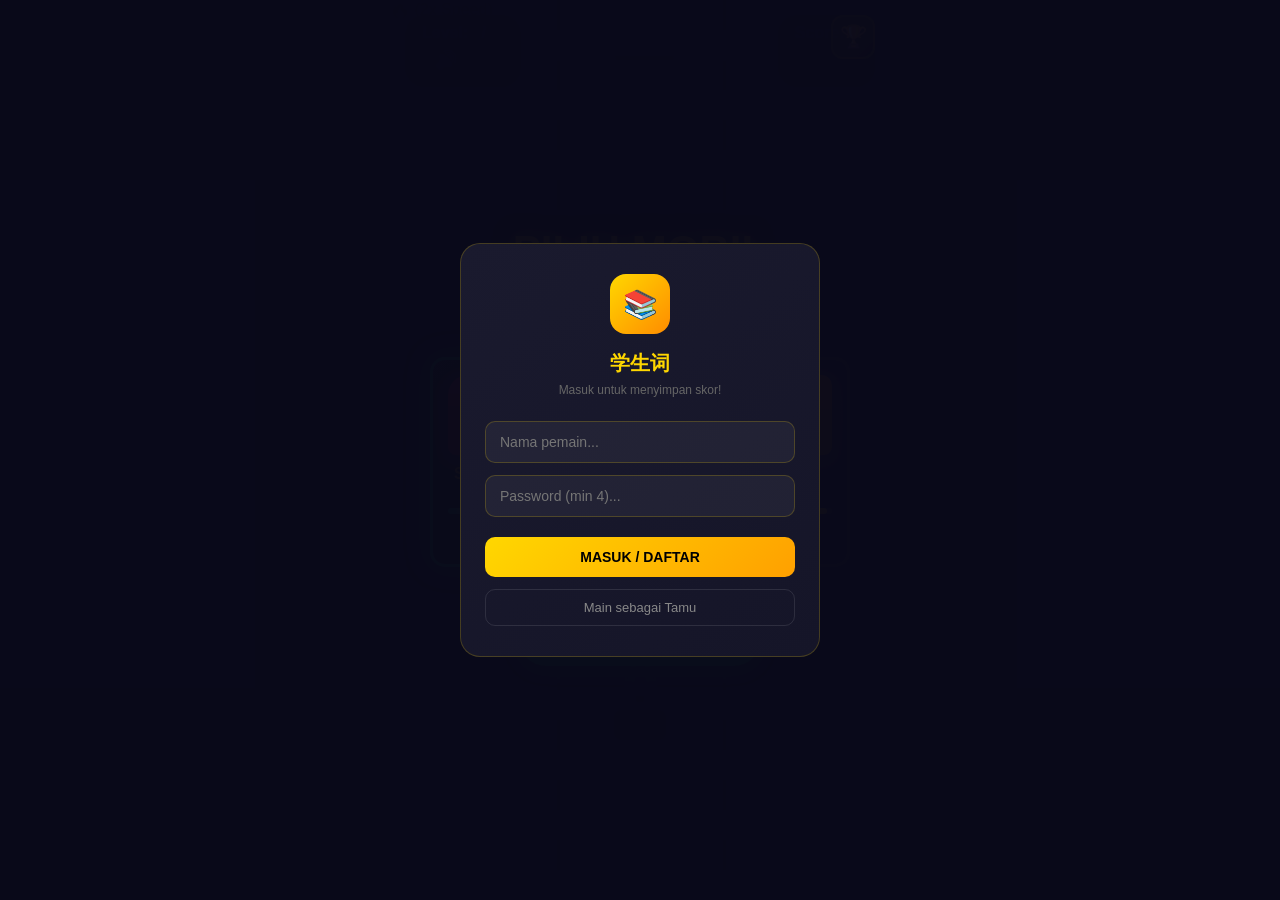
==== commit 3bc6924f: "VERSION6_TURBO_UP.html" ====
--- a/VERSION6_TURBO_UP.html
+++ b/VERSION6_TURBO_UP.html
@@ -1165,6 +1165,9 @@
     </style>
 </head>
 <body>
+    <!-- BACKGROUND MUSIC -->
+    <audio id="bgMusic" src="Soundtrack.mp3" loop preload="auto"></audio>
+
     <!-- LOGIN SCREEN -->
     <div class="login-screen" id="loginScreen">
         <div class="login-box">
@@ -1207,7 +1210,10 @@
         <div id="speedLines"></div>
 
         <div id="ui">
-            <div class="ui-box">Level: <span id="level">1</span>/<span id="total">32</span></div>
+            <div class="ui-box">Level: <span id="level">1</span>/<span id="total">32</span>
+            <div class="ui-box" id="musicToggle" onclick="toggleMusicUI()" style="cursor: pointer; padding: 6px 12px; font-size: 18px;">
+                <span id="musicIcon">🔊</span>
+            </div></div>
             <div class="ui-box">Score: <span id="score">0</span></div>
         </div>
 
@@ -1707,6 +1713,8 @@
         }
 
         function startGame() {
+            initMusic();
+            playMusic();
             currentLevel = 0;
             score = 0;
             runnerLane = 1;
@@ -2306,6 +2314,7 @@
         }
 
         function gameOver(correctAnswer) {
+            pauseMusic();
             const runner = document.getElementById('runner');
             carExplosionEffect();
             runner.classList.add('fall');
@@ -2319,6 +2328,7 @@
         }
 
         function showFinish() {
+            pauseMusic();
             cancelAnimationFrame(animationId);
             clearInterval(timer);
             isGameActive = false;
@@ -3158,6 +3168,7 @@
 
         function bossDefeated() {
             bossFightActive = false;
+            pauseMusic();
             shieldPhaseActive = false;
 
             clearInterval(bossMoveInterval);
@@ -3258,6 +3269,7 @@
             }
 
             if (!victory) {
+                    pauseMusic();
                 const runner = document.getElementById('runner');
                 runner.classList.add('fall');
 
@@ -3612,6 +3624,7 @@
         }
 
         function showCarSelection() {
+            pauseMusic();
             document.getElementById('carSelectScreen').classList.remove('hidden');
             document.getElementById('startScreen').classList.add('hidden');
             document.getElementById('gameOverScreen').classList.add('hidden');
@@ -3835,7 +3848,73 @@
                 trailContainer.innerHTML = '';
             }
         }                        
-        // Initialize
+        
+
+        
+        function toggleMusicUI() {
+            const isEnabled = toggleMusic();
+            document.getElementById('musicIcon').textContent = isEnabled ? '🔊' : '🔇';
+        }
+
+// ================= BACKGROUND MUSIC FUNCTIONS =================
+        const bgMusic = document.getElementById('bgMusic');
+        let musicEnabled = true;
+        let musicInitialized = false;
+
+        function initMusic() {
+            if (musicInitialized) return;
+            musicInitialized = true;
+
+            // Set volume to comfortable level (50%)
+            bgMusic.volume = 0.5;
+
+            // Handle autoplay policy - try to play, but don't fail if blocked
+            const playPromise = bgMusic.play();
+            if (playPromise !== undefined) {
+                playPromise.catch(err => {
+                    console.log('Autoplay blocked, music will start on first interaction');
+                    // Add one-time click listener to start music on first interaction
+                    const startMusicOnInteraction = () => {
+                        if (musicEnabled && bgMusic.paused) {
+                            bgMusic.play().catch(e => console.log('Music play failed:', e));
+                        }
+                        document.removeEventListener('click', startMusicOnInteraction);
+                        document.removeEventListener('touchstart', startMusicOnInteraction);
+                        document.removeEventListener('keydown', startMusicOnInteraction);
+                    };
+                    document.addEventListener('click', startMusicOnInteraction, { once: true });
+                    document.addEventListener('touchstart', startMusicOnInteraction, { once: true });
+                    document.addEventListener('keydown', startMusicOnInteraction, { once: true });
+                });
+            }
+        }
+
+        function playMusic() {
+            if (!musicEnabled || !bgMusic) return;
+            bgMusic.currentTime = 0; // Restart from beginning
+            bgMusic.play().catch(err => console.log('Music play failed:', err));
+        }
+
+        function pauseMusic() {
+            if (!bgMusic) return;
+            bgMusic.pause();
+        }
+
+        function toggleMusic() {
+            musicEnabled = !musicEnabled;
+            if (musicEnabled) {
+                playMusic();
+            } else {
+                pauseMusic();
+            }
+            return musicEnabled;
+        }
+
+        function setMusicVolume(vol) {
+            if (bgMusic) bgMusic.volume = Math.max(0, Math.min(1, vol));
+        }
+
+// Initialize
         initSpeedLines();
     </script>
 
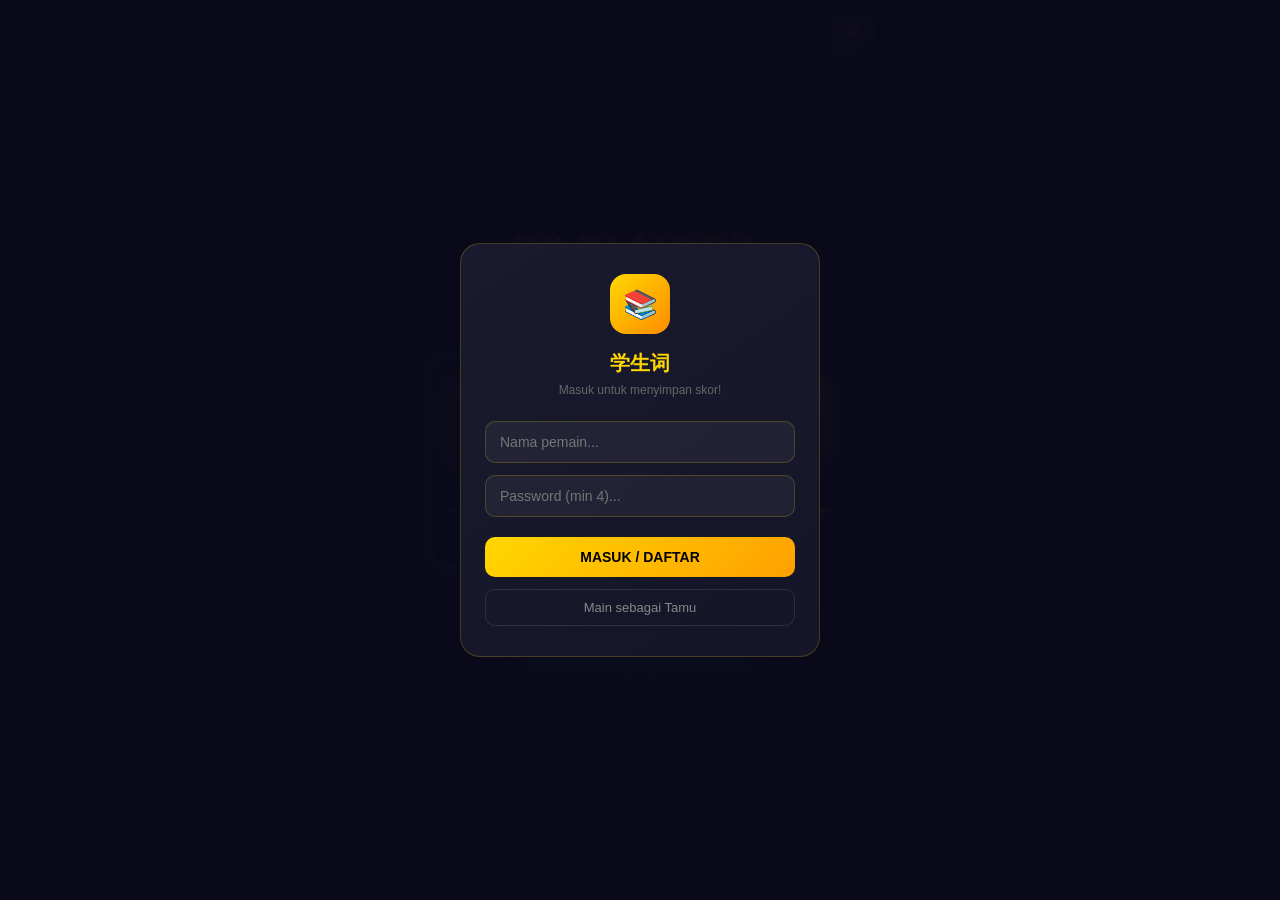
==== commit 274c7adc: "VERSION6_TURBO_UP.html" ====
--- a/VERSION6_TURBO_UP.html
+++ b/VERSION6_TURBO_UP.html
@@ -188,7 +188,7 @@
         .bullet { position: absolute; width: 10px; height: 20px; border-radius: 50%; z-index: 22; pointer-events: none; }
         .bullet-boss { background: linear-gradient(to bottom, #ff4757, #ff0000); box-shadow: 0 0 10px rgba(255,71,87,0.8); }
         .bullet-runner { background: linear-gradient(to bottom, #00E676, #00C853); box-shadow: 0 0 10px rgba(0,230,118,0.8); width: 8px; height: 16px; }
-        #shootBtn { position: absolute; bottom: 110px; right: 15px; width: 70px; height: 70px; border-radius: 50%; background: linear-gradient(135deg, #ff4757 0%, #ff6b6b 100%); border: 3px solid #ffd700; color: white; font-size: 28px; font-weight: bold; display: none; align-items: center; justify-content: center; z-index: 40; box-shadow: 0 4px 20px rgba(255,71,87,0.5); cursor: pointer; user-select: none; -webkit-tap-highlight-color: transparent; }
+        #shootBtn { position: absolute; bottom: 25px; left: 50%;transform: translateX(-50%); width: 70px; height: 70px; border-radius: 50%; background: linear-gradient(135deg, #ff4757 0%, #ff6b6b 100%); border: 3px solid #ffd700; color: white; font-size: 28px; font-weight: bold; display: none; align-items: center; justify-content: center; z-index: 40; box-shadow: 0 4px 20px rgba(255,71,87,0.5); cursor: pointer; user-select: none; -webkit-tap-highlight-color: transparent; }
         #shootBtn:active { transform: scale(0.9); box-shadow: 0 2px 10px rgba(255,71,87,0.3); }
         #shootBtn::before { content: '\1F525'; }
         #bossScreen { background: rgba(10,10,26,0.98); }
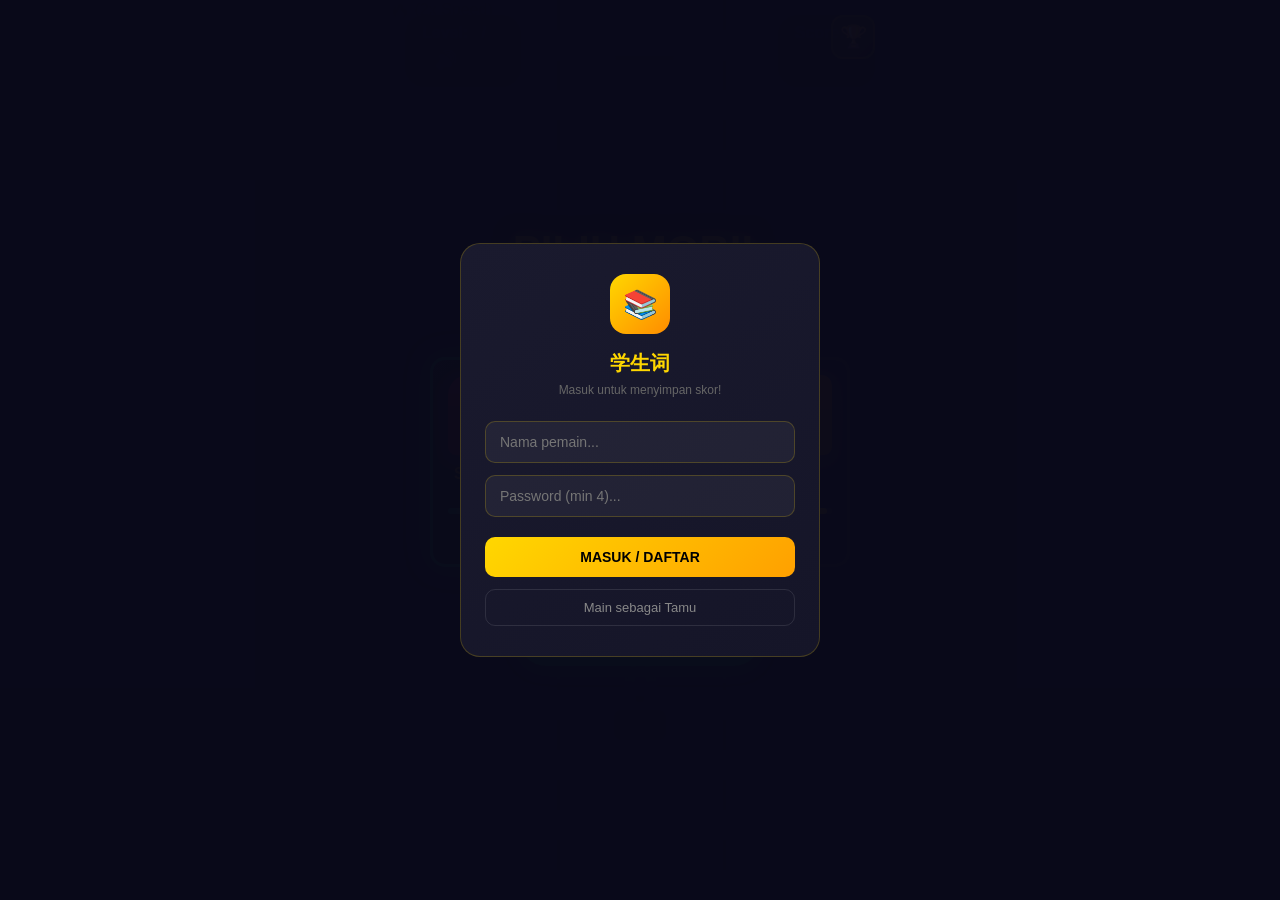
==== commit 4e393e5e: "VERSION6_TURBO_UP.html" ====
--- a/VERSION6_TURBO_UP.html
+++ b/VERSION6_TURBO_UP.html
@@ -1186,7 +1186,10 @@
     <div class="lb-modal" id="lbModal">
         <div class="lb-header">
             <div class="lb-title">🏆 Leaderboard</div>
-            <div class="lb-close" onclick="closeLB()">✕</div>
+            <div style="display:flex;gap:8px;">
+                <div class="lb-close" onclick="refreshLB()" title="Refresh">🔄</div>
+                <div class="lb-close" onclick="closeLB()" title="Tutup">✕</div>
+            </div>
         </div>
         <div id="lbContent">
             <div class="lb-empty">Memuat...</div>
@@ -2694,56 +2697,81 @@
                     return;
                 }
 
-                // Skip bullet movement during shield phase
+                // Shield phase: pause boss AI (no new bullets), but existing bullets keep moving
                 if (!shieldPhaseActive) {
-                    const runnerBottomPx = containerHeight * 0.15;
-                    const runnerTopPx = containerHeight - runnerBottomPx - 120;
-                    const runnerLeftPx = (lanePositions[runnerLane] / 100) * containerWidth;
-                    const runnerHitbox = {
-                        x: runnerLeftPx - 40 + 20,
-                        y: runnerTopPx + 20,
-                        width: 40,
-                        height: 80
-                    };
-
-                    // Update boss bullets
-                    for (let i = bossBullets.length - 1; i >= 0; i--) {
-                        const b = bossBullets[i];
-                        b.y += BOSS_BULLET_SPEED;
-                        b.element.style.top = b.y + 'px';
-
-                        const bHitbox = { x: b.x, y: b.y, width: b.width, height: b.height };
-                        if (rectIntersect(bHitbox, runnerHitbox)) {
-                            createSpark(b.x + 5, b.y + 10);
+                    // Boss shooting logic - only when shield is NOT active
+                    // (bossShootInterval sudah di-clear saat shield activate)
+                }
+                
+                // Bullet movement ALWAYS runs (even during shield phase)
+                const runnerBottomPx = containerHeight * 0.15;
+                const runnerTopPx = containerHeight - runnerBottomPx - 120;
+                const runnerLeftPx = (lanePositions[runnerLane] / 100) * containerWidth;
+                const runnerHitbox = {
+                    x: runnerLeftPx - 40 + 20,
+                    y: runnerTopPx + 20,
+                    width: 40,
+                    height: 80
+                };
+
+                // Update boss bullets (keep moving)
+                for (let i = bossBullets.length - 1; i >= 0; i--) {
+                    const b = bossBullets[i];
+                    b.y += BOSS_BULLET_SPEED;
+                    b.element.style.top = b.y + 'px';
+
+                    const bHitbox = { x: b.x, y: b.y, width: b.width, height: b.height };
+                    if (rectIntersect(bHitbox, runnerHitbox)) {
+                        createSpark(b.x + 5, b.y + 10);
+                        b.element.remove();
+                        bossBullets.splice(i, 1);
+                        takeBossDamage();
+                        continue;
+                    }
+
+                    if (b.y > containerHeight) {
+                        b.element.remove();
+                        bossBullets.splice(i, 1);
+                    }
+                }
+
+                // Update runner bullets (keep moving)
+                const tank = document.getElementById('bossTank');
+                const tankRect = tank.getBoundingClientRect();
+                const containerRect = document.getElementById('gameContainer').getBoundingClientRect();
+                const tankHitbox = {
+                    x: tankRect.left - containerRect.left + 10,
+                    y: tankRect.top - containerRect.top + 10,
+                    width: tankRect.width - 20,
+                    height: tankRect.height - 20
+                };
+
+                for (let i = runnerBullets.length - 1; i >= 0; i--) {
+                    const b = runnerBullets[i];
+                    b.y -= RUNNER_BULLET_SPEED;
+                    b.element.style.top = b.y + 'px';
+
+                    const bHitbox = { x: b.x, y: b.y, width: b.width, height: b.height };
+                    
+                    // During shield phase, bullets hit shield instead of boss
+                    if (shieldPhaseActive) {
+                        const shieldRect = document.getElementById('bossShield').getBoundingClientRect();
+                        const shieldHitbox = {
+                            x: shieldRect.left - containerRect.left,
+                            y: shieldRect.top - containerRect.top,
+                            width: shieldRect.width,
+                            height: shieldRect.height
+                        };
+                        
+                        if (rectIntersect(bHitbox, shieldHitbox)) {
+                            // Bullet spark on shield
+                            createSpark(b.x + 4, b.y);
                             b.element.remove();
-                            bossBullets.splice(i, 1);
-                            takeBossDamage();
+                            runnerBullets.splice(i, 1);
                             continue;
                         }
-
-                        if (b.y > containerHeight) {
-                            b.element.remove();
-                            bossBullets.splice(i, 1);
-                        }
-                    }
-
-                    // Update runner bullets
-                    const tank = document.getElementById('bossTank');
-                    const tankRect = tank.getBoundingClientRect();
-                    const containerRect = container.getBoundingClientRect();
-                    const tankHitbox = {
-                        x: tankRect.left - containerRect.left + 10,
-                        y: tankRect.top - containerRect.top + 10,
-                        width: tankRect.width - 20,
-                        height: tankRect.height - 20
-                    };
-
-                    for (let i = runnerBullets.length - 1; i >= 0; i--) {
-                        const b = runnerBullets[i];
-                        b.y -= RUNNER_BULLET_SPEED;
-                        b.element.style.top = b.y + 'px';
-
-                        const bHitbox = { x: b.x, y: b.y, width: b.width, height: b.height };
+                    } else {
+                        // Normal: bullet hits boss
                         if (rectIntersect(bHitbox, tankHitbox)) {
                             createExplosion(b.x, b.y);
                             b.element.remove();
@@ -2751,11 +2779,11 @@
                             damageBoss();
                             continue;
                         }
-
-                        if (b.y < -20) {
-                            b.element.remove();
-                            runnerBullets.splice(i, 1);
-                        }
+                    }
+
+                    if (b.y < -20) {
+                        b.element.remove();
+                        runnerBullets.splice(i, 1);
                     }
                 }
 
@@ -3478,13 +3506,32 @@
                 <p style="font-size: 48px; color: #FFD700; margin: 5px 0; font-weight: bold;">
                     ${score}
                 </p>
-                <button class="btn btn-retry" onclick="closeBossDefeatScreen(); startGame();" style="margin-top: 25px;">
-                    COBA LAGI
+                <button class="btn btn-retry" onclick="retryBossFight(); startGame();" style="margin-top: 25px;">
+                    COBA LAGI LAWAN BOSS
                 </button>
             `;
             
             container.appendChild(defeatScreen);
         }
+        
+        function retryBossFight() {
+            // Close defeat screen
+            const screen = document.getElementById('bossDefeatScreen');
+            if (screen) screen.remove();
+            
+            // Reset boss state but keep score and level
+            hearts = MAX_HEARTS;
+            updateHeartsUI();
+            
+            // Clear existing bullets
+            bossBullets.forEach(b => { if (b.element) b.element.remove(); });
+            runnerBullets.forEach(b => { if (b.element) b.element.remove(); });
+            bossBullets = [];
+            runnerBullets = [];
+            
+            // Restart boss fight directly
+            startBossFight();
+        }        
 
         function closeBossDefeatScreen() {
             const screen = document.getElementById('bossDefeatScreen');
@@ -3968,8 +4015,15 @@
         // ================= LEADERBOARD =================
         function openLB() {
             document.getElementById('lbModal').classList.add('active');
+            document.getElementById('lbContent').innerHTML = '<div class="lb-empty">Memuat...</div>';
+            setTimeout(() => loadLB(), 50);
+        }
+        
+        function refreshLB() {
+            document.getElementById('lbContent').innerHTML = '<div class="lb-empty">Memuat...</div>';
             loadLB();
         }
+
         function closeLB() {
             document.getElementById('lbModal').classList.remove('active');
         }
@@ -3980,13 +4034,20 @@
 
             let scores = [];
 
-            // Try GAS
+            // Try GAS - with cache-busting to force fresh data
             if (GAS_READY) {
                 try {
-                    const res = await fetch(GAS_URL + '?action=getScores', { redirect: 'follow' });
+                    const cacheBuster = Date.now();
+                    const res = await fetch(GAS_URL + '?action=getScores&t=' + cacheBuster, { 
+                        redirect: 'follow',
+                        cache: 'no-store'
+                    });
+                    if (!res.ok) throw new Error('HTTP ' + res.status);
                     const data = await res.json();
                     if (data.scores) scores = data.scores;
-                } catch(e) { console.log('GAS error:', e); }
+                } catch(e) { 
+                    console.log('GAS error:', e); 
+                }
             }
 
             // Fallback localStorage
@@ -4036,11 +4097,11 @@
                 try {
                     await fetch(GAS_URL, {
                         method: 'POST',
-                        mode: 'no-cors',
-                        headers: { 'Content-Type': 'text/plain;charset=utf-8' },
-                        body: JSON.stringify(payload)
+                        headers: { 'Content-Type': 'application/json' },
+                        body: JSON.stringify(payload),
+                        cache: 'no-store'
                     });
-                } catch(e) {}
+                } catch(e) { console.log('Save error:', e); }
             }
             return { success: true };
         }
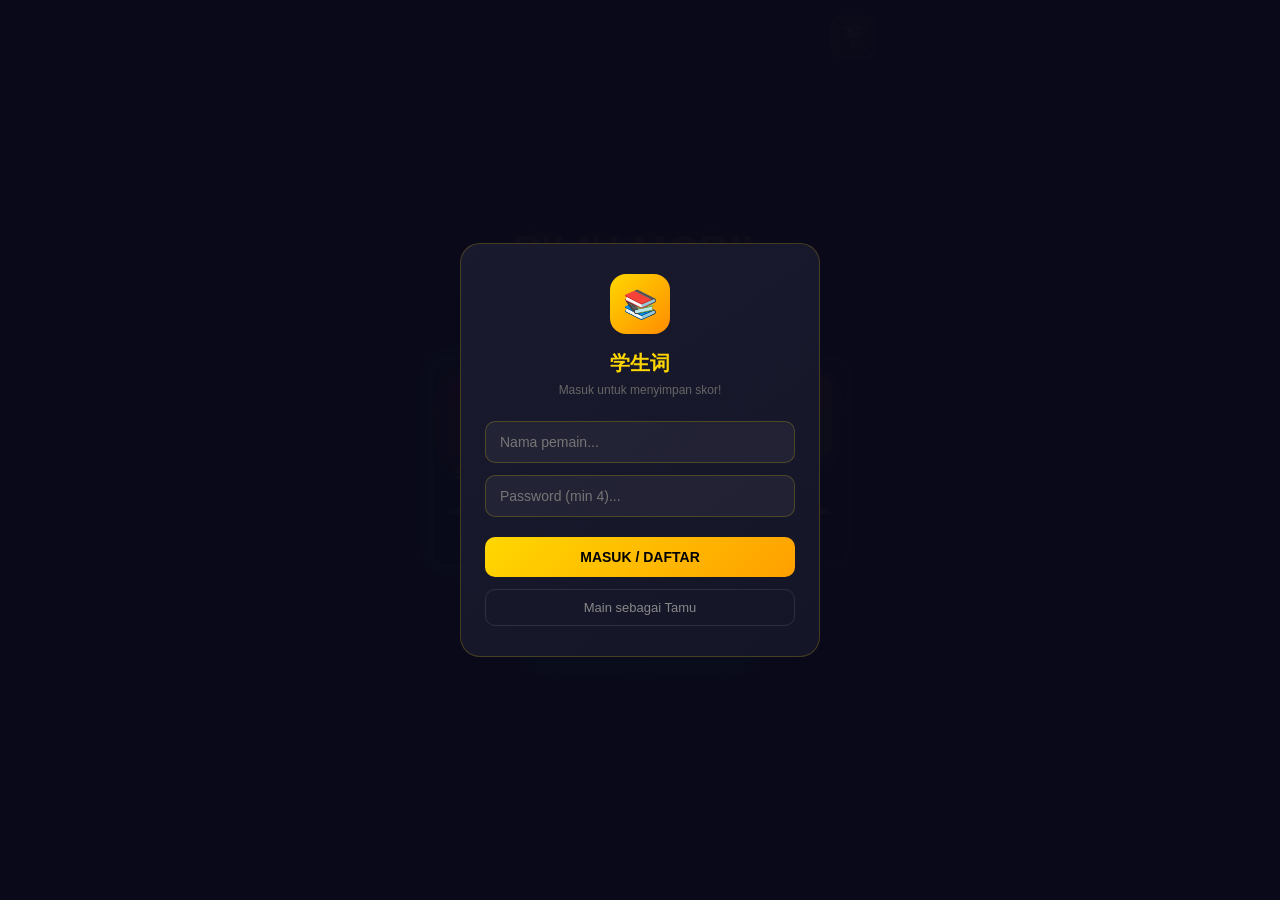
==== commit 4779cfc9: "VERSION6_TURBO_UP.html" ====
--- a/VERSION6_TURBO_UP.html
+++ b/VERSION6_TURBO_UP.html
@@ -3297,21 +3297,10 @@
             }
 
             if (!victory) {
-                    pauseMusic();
                 const runner = document.getElementById('runner');
                 runner.classList.add('fall');
-
                 setTimeout(() => {
-                    // ============================================
-                    // CUSTOM BOSS GAME OVER SCREEN
-                    // ============================================
-                    
-                    // Hide the normal game over screen first
-                    document.getElementById('gameOverScreen').classList.add('hidden');
-                    
-                    // Show boss-specific defeat screen
                     showBossDefeatScreen();
-                    
                 }, 800);
             }
         }
@@ -3506,7 +3495,7 @@
                 <p style="font-size: 48px; color: #FFD700; margin: 5px 0; font-weight: bold;">
                     ${score}
                 </p>
-                <button class="btn btn-retry" onclick="retryBossFight(); startGame();" style="margin-top: 25px;">
+                <button class="btn btn-retry" onclick="retryBossFight();" style="margin-top: 25px;">
                     COBA LAGI LAWAN BOSS
                 </button>
             `;
@@ -3522,6 +3511,16 @@
             // Reset boss state but keep score and level
             hearts = MAX_HEARTS;
             updateHeartsUI();
+            
+            // Reset runner position and visual state
+            runnerLane = 1;
+            updateRunnerPosition();
+            
+            const runner = document.getElementById('runner');
+            runner.classList.remove('fall', 'shake', 'celebrate');
+            runner.style.opacity = '1';
+            runner.style.transform = 'translateX(-50%)';
+            runner.style.display = 'block';
             
             // Clear existing bullets
             bossBullets.forEach(b => { if (b.element) b.element.remove(); });
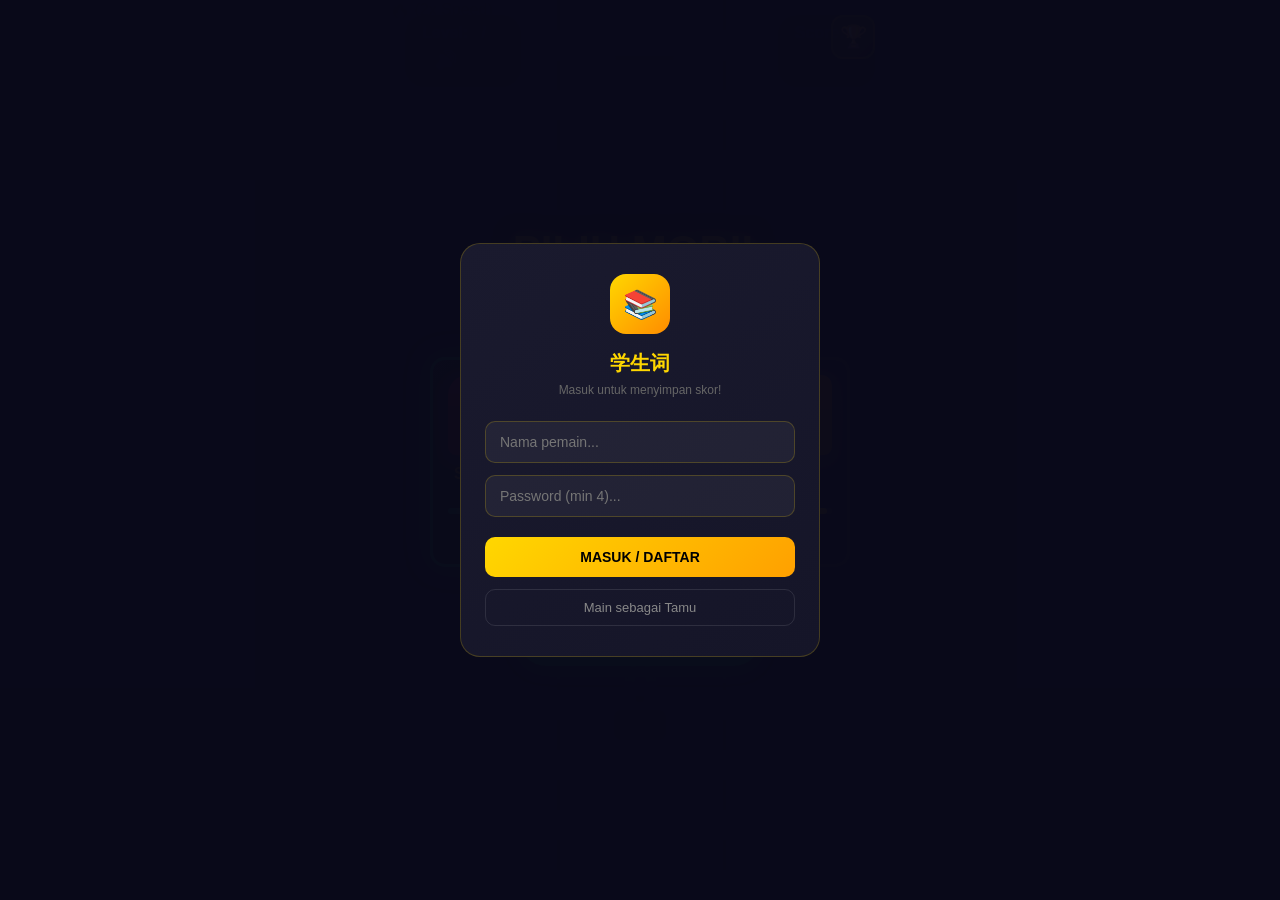
==== commit 9d3ea8a1: "VERSION6_TURBO_UP.html" ====
--- a/VERSION6_TURBO_UP.html
+++ b/VERSION6_TURBO_UP.html
@@ -1162,7 +1162,645 @@
             box-shadow: 0 6px 20px rgba(0,230,118,0.6);
         }
 
+/* Shield item drop */
+.shield-item {
+    position: absolute;
+    width: 70px;
+    height: 70px;
+    z-index: 100;
+    display: flex;
+    align-items: center;
+    justify-content: center;
+    font-size: 40px;
+    background: radial-gradient(circle, #00E5FF 0%, #00B8D4 50%, rgba(0,184,212,0.2) 100%);
+    border-radius: 50%;
+    border: 3px solid #FFD700;
+    box-shadow: 0 0 25px rgba(0,229,255,1), 0 0 50px rgba(0,229,255,0.5), inset 0 0 20px rgba(255,255,255,0.3);
+    animation: pulse 0.6s infinite;
+    pointer-events: none;
+}
+
+/* Heal item drop */
+.heal-item {
+    position: absolute;
+    width: 70px;
+    height: 70px;
+    z-index: 100;
+    display: flex;
+    align-items: center;
+    justify-content: center;
+    font-size: 40px;
+    background: radial-gradient(circle, #FF4757 0%, #EE5A5A 50%, rgba(238,90,90,0.2) 100%);
+    border-radius: 50%;
+    border: 3px solid #FFD700;
+    box-shadow: 0 0 25px rgba(255,71,87,1), 0 0 50px rgba(255,71,87,0.5), inset 0 0 20px rgba(255,255,255,0.3);
+    animation: pulse 0.6s infinite;
+    pointer-events: none;
+}
+
+/* Shield active indicator */
+#shieldBuffIndicator {
+    position: absolute;
+    top: 95px;
+    left: 50%;
+    transform: translateX(-50%);
+    z-index: 30;
+    display: none;
+    align-items: center;
+    gap: 8px;
+    background: rgba(0,229,255,0.2);
+    padding: 8px 16px;
+    border-radius: 20px;
+    border: 2px solid #00E5FF;
+    box-shadow: 0 0 15px rgba(0,229,255,0.4);
+    animation: shieldBuffPulse 1s infinite alternate;
+}
+@keyframes shieldBuffPulse {
+    from { box-shadow: 0 0 10px rgba(0,229,255,0.3); }
+    to { box-shadow: 0 0 25px rgba(0,229,255,0.6); }
+}
+
+/* Shield activation popup */
+.shield-activate-popup {
+    position: absolute;
+    color: #00E5FF;
+    font-size: 28px;
+    font-weight: bold;
+    text-shadow: 2px 2px 4px rgba(0,0,0,0.8);
+    animation: scoreUp 1s forwards;
+    pointer-events: none;
+    z-index: 50;
+}
+
+/* Heal activation popup */
+.heal-activate-popup {
+    position: absolute;
+    color: #FF4757;
+    font-size: 28px;
+    font-weight: bold;
+    text-shadow: 2px 2px 4px rgba(0,0,0,0.8);
+    animation: scoreUp 1s forwards;
+    pointer-events: none;
+    z-index: 50;
+}
+
+/* Shield break popup */
+.shield-break-popup {
+    position: absolute;
+    color: #00E5FF;
+    font-size: 32px;
+    font-weight: bold;
+    text-shadow: 2px 2px 4px rgba(0,0,0,0.8);
+    animation: scoreUp 1.2s forwards;
+    pointer-events: none;
+    z-index: 50;
+}
+
+/* Car with active shield glow */
+#runner.shield-active .car-body::before {
+    content: '';
+    position: absolute;
+    top: -10px; left: -10px; right: -10px; bottom: -10px;
+    border-radius: 20px;
+    border: 2px solid #00E5FF;
+    background: rgba(0, 229, 255, 0.1);
+    animation: shieldBuffGlow 1s infinite alternate;
+    pointer-events: none;
+    z-index: -1;
+}
+@keyframes shieldBuffGlow {
+    from { box-shadow: 0 0 10px rgba(0,229,255,0.3); border-color: rgba(0,229,255,0.5); }
+    to { box-shadow: 0 0 30px rgba(0,229,255,0.6); border-color: rgba(0,229,255,0.9); }
+}
+
+/* Runner (human mode) shield glow */
+#runner:not(.car-mode).shield-active .runner-body {
+    box-shadow: 0 0 20px rgba(0,229,255,0.6), 0 5px 20px rgba(255,71,87,0.4);
+    border: 2px solid #00E5FF;
+}
+
+
+        /* ================= DESERT STAGE 2 THEME ================= */
+        .desert-mode .tunnel-wall {
+            background: 
+                repeating-linear-gradient(90deg, transparent 0px, transparent 155px, #d4a574 155px, #d4a574 160px, transparent 160px, transparent 165px, #d4a574 165px, #d4a574 170px, transparent 170px, transparent 325px, #d4a574 325px, #d4a574 330px, transparent 330px, transparent 335px, #d4a574 335px, #d4a574 340px), 
+                linear-gradient(to bottom, #f5e6c8 0%, #e8d5a3 20%, #d4b896 50%, #c9a86c 100%);
+        }
+
+        .desert-mode .tunnel-floor {
+            display: none; /* Hide original floor, use sand floor instead */
+        }
+
+        .desert-mode .road-line-v {
+            background: repeating-linear-gradient(to bottom, #FF9800 0px, #FF9800 30px, transparent 30px, transparent 60px);
+            opacity: 0.5;
+        }
+
+        /* Sand floor - covers entire road with zigzag pattern revealing road */
+        .desert-sand-floor {
+            position: absolute;
+            top: 0;
+            width: 100%;
+            height: 100%;
+            z-index: 3;
+            pointer-events: none;
+            overflow: hidden;
+        }
+
+        /* Zigzag sand dunes that reveal road in between */
+        .desert-sand-zigzag {
+            position: absolute;
+            top: 0;
+            left: 0;
+            width: 100%;
+            height: 100%;
+            background: 
+                /* Zigzag pattern 1 - left side */
+                linear-gradient(135deg, transparent 40%, #d4b896 40%, #d4b896 60%, transparent 60%),
+                linear-gradient(225deg, transparent 40%, #c9a86c 40%, #c9a86c 60%, transparent 60%),
+                /* Zigzag pattern 2 - center */
+                linear-gradient(135deg, transparent 45%, #e8d5a3 45%, #e8d5a3 55%, transparent 55%),
+                linear-gradient(225deg, transparent 45%, #d4b896 45%, #d4b896 55%, transparent 55%),
+                /* Zigzag pattern 3 - right */
+                linear-gradient(135deg, transparent 35%, #c9a86c 35%, #c9a86c 65%, transparent 65%),
+                linear-gradient(225deg, transparent 35%, #b8956a 35%, #b8956a 65%, transparent 65%),
+                /* Base sand color */
+                linear-gradient(to bottom, rgba(232, 213, 163, 0.3) 0%, rgba(201, 168, 108, 0.6) 50%, rgba(180, 140, 80, 0.8) 100%);
+            background-size: 
+                120px 80px, 120px 80px,
+                180px 100px, 180px 100px,
+                150px 90px, 150px 90px,
+                100% 100%;
+            animation: sandZigzagScroll 0.5s linear infinite;
+            opacity: 0.85;
+        }
+
+        @keyframes sandZigzagScroll {
+            from { background-position: 0 0, 0 0, 0 0, 0 0, 0 0, 0 0, 0 0; }
+            to { background-position: 0 80px, 0 80px, 0 100px, 0 100px, 0 90px, 0 90px, 0 0; }
+        }
+
+        /* Random sand patches overlay */
+        .desert-sand-patches {
+            position: absolute;
+            top: 0;
+            left: 0;
+            width: 100%;
+            height: 100%;
+            background-image: 
+                radial-gradient(ellipse 80px 60px at 15% 20%, rgba(201, 168, 108, 0.9) 0%, transparent 70%),
+                radial-gradient(ellipse 100px 80px at 45% 40%, rgba(212, 184, 150, 0.85) 0%, transparent 70%),
+                radial-gradient(ellipse 70px 50px at 75% 15%, rgba(180, 140, 80, 0.9) 0%, transparent 70%),
+                radial-gradient(ellipse 90px 70px at 25% 60%, rgba(201, 168, 108, 0.8) 0%, transparent 70%),
+                radial-gradient(ellipse 110px 90px at 60% 75%, rgba(212, 184, 150, 0.85) 0%, transparent 70%),
+                radial-gradient(ellipse 60px 40px at 85% 55%, rgba(180, 140, 80, 0.9) 0%, transparent 70%),
+                radial-gradient(ellipse 120px 100px at 40% 85%, rgba(201, 168, 108, 0.75) 0%, transparent 70%),
+                radial-gradient(ellipse 80px 60px at 70% 30%, rgba(212, 184, 150, 0.8) 0%, transparent 70%),
+                radial-gradient(ellipse 100px 80px at 10% 80%, rgba(180, 140, 80, 0.85) 0%, transparent 70%),
+                radial-gradient(ellipse 70px 50px at 90% 90%, rgba(201, 168, 108, 0.9) 0%, transparent 70%);
+            animation: sandPatchDrift 3s ease-in-out infinite alternate;
+            pointer-events: none;
+        }
+
+        @keyframes sandPatchDrift {
+            0% { transform: translateY(0) translateX(0); }
+            50% { transform: translateY(10px) translateX(5px); }
+            100% { transform: translateY(-5px) translateX(-3px); }
+        }
+
+        /* Sand stripes - flowing down the zigzag gaps */
+        .desert-sand-stripes {
+            position: absolute;
+            top: 0;
+            left: 0;
+            width: 100%;
+            height: 100%;
+            background: repeating-linear-gradient(
+                to bottom,
+                transparent 0px,
+                transparent 20px,
+                rgba(180, 140, 80, 0.2) 20px,
+                rgba(180, 140, 80, 0.2) 22px,
+                transparent 22px,
+                transparent 45px,
+                rgba(160, 120, 60, 0.15) 45px,
+                rgba(160, 120, 60, 0.15) 47px,
+                transparent 47px,
+                transparent 70px
+            );
+            animation: sandFlow 0.3s linear infinite;
+            pointer-events: none;
+            opacity: 0.6;
+        }
+
+        @keyframes sandFlow {
+            from { background-position: 0 0; }
+            to { background-position: 0 50px; }
+        }
+
+        /* Sand drift - falling particles through zigzag gaps */
+        .desert-sand-drift {
+            position: absolute;
+            width: 100%;
+            height: 100%;
+            pointer-events: none;
+            z-index: 4;
+        }
+
+        .desert-sand-drift::before,
+        .desert-sand-drift::after {
+            content: '';
+            position: absolute;
+            width: 100%;
+            height: 100%;
+            background-image: 
+                radial-gradient(circle, rgba(220, 190, 140, 0.5) 1.5px, transparent 1.5px),
+                radial-gradient(circle, rgba(200, 170, 120, 0.4) 2px, transparent 2px);
+            background-size: 40px 40px, 60px 60px;
+            animation: sandDriftFall 1.2s linear infinite;
+        }
+
+        .desert-sand-drift::after {
+            animation-delay: 0.6s;
+            background-size: 50px 50px, 70px 70px;
+            opacity: 0.6;
+        }
+
+        @keyframes sandDriftFall {
+            from { transform: translateY(-50px); }
+            to { transform: translateY(50px); }
+        }
+
+        /* Floating sand particles - fall through zigzag gaps */
+        .desert-sand-particle {
+            position: absolute;
+            width: 3px;
+            height: 3px;
+            background: #d4b896;
+            border-radius: 50%;
+            opacity: 0;
+            animation: sandParticleFall 3s infinite linear;
+            pointer-events: none;
+            z-index: 6;
+        }
+
+        @keyframes sandParticleFall {
+            0% { transform: translateY(-10px) translateX(0) scale(0.5); opacity: 0; }
+            10% { opacity: 0.9; }
+            30% { transform: translateY(30vh) translateX(20px) scale(1.3); opacity: 0.7; }
+            50% { transform: translateY(50vh) translateX(-15px) scale(1); opacity: 0.8; }
+            70% { transform: translateY(70vh) translateX(25px) scale(1.2); opacity: 0.6; }
+            90% { opacity: 0.3; }
+            100% { transform: translateY(110vh) translateX(-10px) scale(0.8); opacity: 0; }
+        }
+
+        @keyframes sandFloat {
+            0%, 100% { transform: translateY(0) translateX(0) scale(1); opacity: 0.4; }
+            25% { transform: translateY(-30px) translateX(15px) scale(1.2); opacity: 0.8; }
+            50% { transform: translateY(-15px) translateX(-10px) scale(0.9); opacity: 0.6; }
+            75% { transform: translateY(-40px) translateX(20px) scale(1.1); opacity: 0.9; }
+        }
+
+        /* Heat haze effect */
+        .desert-heat-haze {
+            position: absolute;
+            top: 0;
+            left: 0;
+            width: 100%;
+            height: 100%;
+            background: repeating-linear-gradient(
+                to bottom,
+                transparent 0%,
+                rgba(255, 200, 100, 0.04) 30%,
+                transparent 60%,
+                rgba(255, 180, 80, 0.03) 80%,
+                transparent 100%
+            );
+            animation: heatShimmer 1.5s infinite;
+            pointer-events: none;
+            z-index: 2;
+        }
+
+        @keyframes heatShimmer {
+            0%, 100% { transform: translateY(0) scaleY(1); opacity: 0.5; }
+            50% { transform: translateY(-8px) scaleY(1.02); opacity: 0.8; }
+        }
+
+        /* Sand dune silhouettes at bottom */
+        .desert-dune-silhouette {
+            position: absolute;
+            bottom: 0;
+            width: 100%;
+            height: 80px;
+            background: 
+                radial-gradient(ellipse 60% 100% at 20% 100%, #b8956a 0%, transparent 70%),
+                radial-gradient(ellipse 50% 100% at 60% 100%, #a8855a 0%, transparent 60%),
+                radial-gradient(ellipse 70% 100% at 85% 100%, #c9a86c 0%, transparent 50%);
+            z-index: 5;
+            pointer-events: none;
+            opacity: 0.6;
+        }
+
+        /* ================= UFO BOSS STYLES ================= */
+        #ufoBoss {
+            position: absolute;
+            top: 5%;
+            left: 50%;
+            transform: translateX(-50%);
+            width: 140px;
+            height: 80px;
+            z-index: 25;
+            display: none;
+        }
+
+        .ufo-body {
+            width: 100%;
+            height: 40px;
+            background: linear-gradient(to bottom, #9C27B0 0%, #7B1FA2 50%, #4A148C 100%);
+            border-radius: 50%;
+            position: relative;
+            box-shadow: 0 0 30px rgba(156, 39, 176, 0.6), 0 5px 20px rgba(0,0,0,0.5);
+            animation: ufoHover 2s infinite ease-in-out;
+        }
+
+        .ufo-dome {
+            position: absolute;
+            top: -25px;
+            left: 50%;
+            transform: translateX(-50%);
+            width: 50px;
+            height: 35px;
+            background: linear-gradient(to bottom, rgba(0, 229, 255, 0.6), rgba(0, 184, 212, 0.3));
+            border-radius: 50% 50% 10% 10%;
+            border: 2px solid rgba(0, 229, 255, 0.5);
+            box-shadow: 0 0 15px rgba(0, 229, 255, 0.4);
+        }
+
+        .ufo-lights {
+            position: absolute;
+            bottom: 5px;
+            left: 50%;
+            transform: translateX(-50%);
+            display: flex;
+            gap: 15px;
+        }
+
+        .ufo-light {
+            width: 8px;
+            height: 8px;
+            border-radius: 50%;
+            background: #00E676;
+            box-shadow: 0 0 10px #00E676;
+            animation: ufoLightBlink 0.5s infinite alternate;
+        }
+
+        .ufo-light:nth-child(2) { animation-delay: 0.15s; background: #FFD700; box-shadow: 0 0 10px #FFD700; }
+        .ufo-light:nth-child(3) { animation-delay: 0.3s; background: #FF4757; box-shadow: 0 0 10px #FF4757; }
+
+        @keyframes ufoHover {
+            0%, 100% { transform: translateY(0) rotate(-1deg); }
+            50% { transform: translateY(-15px) rotate(1deg); }
+        }
+
+        @keyframes ufoLightBlink {
+            from { opacity: 0.4; }
+            to { opacity: 1; }
+        }
+
+        .laser-bullet {
+            position: absolute;
+            width: 6px;
+            height: 25px;
+            background: linear-gradient(to bottom, #E040FB, #AA00FF, #E040FB);
+            box-shadow: 0 0 15px rgba(224, 64, 251, 0.8), 0 0 30px rgba(170, 0, 255, 0.4);
+            border-radius: 3px;
+            z-index: 22;
+            pointer-events: none;
+            animation: laserPulse 0.2s infinite alternate;
+        }
+
+        @keyframes laserPulse {
+            from { box-shadow: 0 0 10px rgba(224, 64, 251, 0.6); }
+            to { box-shadow: 0 0 25px rgba(224, 64, 251, 1), 0 0 40px rgba(170, 0, 255, 0.5); }
+        }
+
+        .ufo-tractor-beam {
+            position: absolute;
+            top: 40px;
+            left: 50%;
+            transform: translateX(-50%);
+            width: 60px;
+            height: 0;
+            background: linear-gradient(to bottom, rgba(0, 229, 255, 0.4), rgba(0, 229, 255, 0.1), transparent);
+            border-radius: 0 0 50% 50%;
+            pointer-events: none;
+            z-index: 20;
+            transition: height 0.5s ease-out;
+            box-shadow: 0 0 20px rgba(0, 229, 255, 0.3);
+        }
+
+        .ufo-tractor-beam.active {
+            height: 300px;
+            animation: beamFlicker 0.1s infinite alternate;
+        }
+
+        @keyframes beamFlicker {
+            from { opacity: 0.6; }
+            to { opacity: 1; }
+        }
+
+        /* ================= TRAP MECHANIC STYLES ================= */
+        #trapOverlay {
+            position: absolute;
+            top: 0;
+            left: 0;
+            width: 100%;
+            height: 100%;
+            background: rgba(0, 0, 0, 0.85);
+            z-index: 200;
+            display: none;
+            flex-direction: column;
+            align-items: center;
+            justify-content: center;
+            backdrop-filter: blur(5px);
+        }
+
+        #trapOverlay.active {
+            display: flex;
+        }
+
+        .trap-title {
+            color: #E040FB;
+            font-size: 28px;
+            font-weight: bold;
+            margin-bottom: 20px;
+            text-shadow: 0 0 20px rgba(224, 64, 251, 0.6);
+            animation: trapTitlePulse 0.8s infinite alternate;
+        }
+
+        @keyframes trapTitlePulse {
+            from { transform: scale(1); }
+            to { transform: scale(1.05); }
+        }
+
+        .trap-question {
+            color: #FFD700;
+            font-size: 48px;
+            font-weight: bold;
+            margin-bottom: 30px;
+            text-shadow: 0 0 30px rgba(255, 215, 0, 0.5);
+            background: rgba(0,0,0,0.6);
+            padding: 20px 40px;
+            border-radius: 15px;
+            border: 2px solid #FFD700;
+        }
+
+        .trap-blank {
+            color: #FF4757;
+            border-bottom: 4px solid #FF4757;
+            padding: 0 15px;
+            animation: blankBlink 0.5s infinite alternate;
+        }
+
+        @keyframes blankBlink {
+            from { opacity: 0.5; }
+            to { opacity: 1; }
+        }
+
+        .trap-options {
+            display: flex;
+            gap: 20px;
+            margin-bottom: 20px;
+        }
+
+        .trap-option {
+            width: 100px;
+            height: 100px;
+            background: linear-gradient(135deg, #1a1a3e 0%, #0f0f2e 100%);
+            border: 3px solid #E040FB;
+            border-radius: 15px;
+            display: flex;
+            align-items: center;
+            justify-content: center;
+            font-size: 36px;
+            color: #FFD700;
+            font-weight: bold;
+            cursor: pointer;
+            transition: all 0.3s;
+            box-shadow: 0 0 20px rgba(224, 64, 251, 0.3);
+        }
+
+        .trap-option:hover {
+            transform: scale(1.1);
+            border-color: #00E676;
+            box-shadow: 0 0 30px rgba(0, 230, 118, 0.5);
+        }
+
+        .trap-option.correct {
+            border-color: #00E676;
+            background: linear-gradient(135deg, #1a3e1a 0%, #0f2e0f 100%);
+            box-shadow: 0 0 30px rgba(0, 230, 118, 0.6);
+            animation: correctPulse 0.5s;
+        }
+
+        .trap-option.wrong {
+            border-color: #FF4757;
+            background: linear-gradient(135deg, #3e1a1a 0%, #2e0f0f 100%);
+            box-shadow: 0 0 30px rgba(255, 71, 87, 0.6);
+            animation: wrongShake 0.4s;
+        }
+
+        @keyframes correctPulse {
+            0% { transform: scale(1); }
+            50% { transform: scale(1.2); }
+            100% { transform: scale(1); }
+        }
+
+        .trap-timer-bar {
+            width: 250px;
+            height: 8px;
+            background: rgba(255,255,255,0.1);
+            border-radius: 4px;
+            overflow: hidden;
+            margin-top: 15px;
+        }
+
+        .trap-timer-fill {
+            height: 100%;
+            background: linear-gradient(to right, #E040FB, #AA00FF);
+            border-radius: 4px;
+            transition: width 0.1s linear;
+        }
+
+        .trap-hint {
+            color: #888;
+            font-size: 14px;
+            margin-top: 10px;
+        }
+
+        .car-trapped {
+            animation: trappedShake 0.3s infinite !important;
+            filter: brightness(0.7) sepia(1) hue-rotate(180deg) !important;
+        }
+
+        @keyframes trappedShake {
+            0%, 100% { transform: translateX(-50%) translateY(0) rotate(0deg); }
+            25% { transform: translateX(-50%) translateY(-2px) rotate(-2deg); }
+            75% { transform: translateX(-50%) translateY(-2px) rotate(2deg); }
+        }
+
+        .beam-pull-effect {
+            animation: beamPull 1s forwards;
+        }
+
+        @keyframes beamPull {
+            0% { transform: translateX(-50%) translateY(0) scale(1); }
+            100% { transform: translateX(-50%) translateY(-100px) scale(0.8); opacity: 0.5; }
+        }
+
+        /* Stage transition screen */
+        #stageTransitionScreen {
+            position: absolute;
+            top: 0;
+            left: 0;
+            width: 100%;
+            height: 100%;
+            background: rgba(10, 10, 26, 0.98);
+            z-index: 300;
+            display: none;
+            flex-direction: column;
+            align-items: center;
+            justify-content: center;
+        }
+
+        #stageTransitionScreen.active {
+            display: flex;
+        }
+
+        .stage-transition-title {
+            color: #FFD700;
+            font-size: 36px;
+            margin-bottom: 15px;
+            text-shadow: 0 0 30px rgba(255, 215, 0, 0.5);
+        }
+
+        .stage-transition-subtitle {
+            color: #E040FB;
+            font-size: 24px;
+            margin-bottom: 20px;
+        }
+
+        .stage-transition-desc {
+            color: #aaa;
+            font-size: 16px;
+            text-align: center;
+            max-width: 350px;
+            line-height: 1.6;
+            margin-bottom: 25px;
+        }
+
     </style>
+<base target="_blank">
 </head>
 <body>
     <!-- BACKGROUND MUSIC -->
@@ -1230,14 +1868,20 @@
 
         <div id="skillIndicator" style="position: absolute; top: 75px; left: 50%; transform: translateX(-50%); z-index: 30; display: none; align-items: center; gap: 8px; background: rgba(0,0,0,0.7); padding: 8px 16px; border-radius: 20px; border: 2px solid #00E676; box-shadow: 0 0 15px rgba(0,230,118,0.4);">
             <span style="font-size: 24px;">⏱️</span>
-            <span style="color: #00E676; font-weight: bold; font-size: 14px;">SLOW MO READY!</span>
-            <span style="color: #aaa; font-size: 12px;">(↓ Slow Mo)</span>
+            <span style="color: #00E676; font-weight: bold; font-size: 14px;"></span>
+            <span style="color: #aaa; font-size: 12px;"></span>
         </div>
 
         <div id="skillActive" style="position: absolute; top: 75px; left: 50%; transform: translateX(-50%); z-index: 30; display: none; align-items: center; gap: 8px; background: rgba(0,230,118,0.2); padding: 8px 16px; border-radius: 20px; border: 2px solid #00E676; animation: pulse 0.5s infinite;">
             <span style="font-size: 24px;">⏳</span>
             <span style="color: #00E676; font-weight: bold; font-size: 14px;">SLOW MOTION!</span>
         </div>
+<!-- Shield Buff Indicator -->
+        <div id="shieldBuffIndicator">
+            <span style="font-size: 24px;">🛡️</span>
+            <span style="color: #00E5FF; font-weight: bold; font-size: 14px;"></span>
+        </div>
+
 
         <!-- TURBO INDICATOR (Sports Car) -->
         <div id="turboIndicator">
@@ -1316,7 +1960,7 @@
                     <div class="car-stats">
                         <span>🛡️ Armor</span>
                         <div class="stat-bar"><div style="width:95%"></div></div>
-                        <span style="color:#00E5FF; margin-top:6px;">🛡️ ARMOR: 1 Extra Life</span>
+                        <span style="color:#FF4757; margin-top:6px;">❤️ 4 Hearts at Start</span>
                     </div>
                 </div>
             </div>
@@ -1403,6 +2047,44 @@
             <div id="bossHealthText">BOSS HP</div>
             <div id="bossHealthFill"></div>
         </div>
+        <!-- UFO BOSS -->
+        <div id="ufoBoss">
+            <div class="ufo-body">
+                <div class="ufo-dome"></div>
+                <div class="ufo-lights">
+                    <div class="ufo-light"></div>
+                    <div class="ufo-light"></div>
+                    <div class="ufo-light"></div>
+                </div>
+            </div>
+            <div class="ufo-tractor-beam" id="tractorBeam"></div>
+        </div>
+
+        <!-- TRAP MECHANIC OVERLAY -->
+        <div id="trapOverlay">
+            <div class="trap-title">🛸 UFO TRAP!</div>
+            <div class="trap-question" id="trapQuestion"></div>
+            <div class="trap-options" id="trapOptions"></div>
+            <div class="trap-timer-bar">
+                <div class="trap-timer-fill" id="trapTimerFill" style="width: 100%;"></div>
+            </div>
+            <div class="trap-hint">Pilih karakter yang tepat untuk melanjutkan!</div>
+        </div>
+
+        <!-- STAGE TRANSITION SCREEN -->
+        <div id="stageTransitionScreen">
+            <div class="stage-transition-title">🎉 STAGE 1 CLEARED!</div>
+            <div class="stage-transition-subtitle">⚠️ Stage 2: Desert Invasion</div>
+            <div class="stage-transition-desc">
+                Tank boss telah dikalahkan!<br>
+                Sekarang UFO alien menghalangi jalanmu di gurun...<br><br>
+                🛸 Hindari laser ungu!<br>
+                🚗 Jangan sampai terjebak tractor beam!<br>
+                📚 Pecahkan teka-teki karakter Cina untuk bebas!
+            </div>
+            <button class="btn btn-start" onclick="startStage2()">LAWAN UFO!</button>
+        </div>
+
 
         <div id="shootBtn"></div>
 
@@ -1563,6 +2245,9 @@
         let currentLevel = 0;
         let score = 0;
         let shuffledData = [];
+        let currentStage = 1;  // 1 or 2
+        const WORDS_PER_STAGE = 16;
+        let stage2Data = [];   // Words 16-31 for stage 2
         let selectedModel = null; // Selected model index for current car type
         let timer = null;
         let timeLeft = 100;
@@ -1582,6 +2267,11 @@
         const SKILL_DURATION = 3000;
         const SLOW_FACTOR = 0.5;
         let skillItems = [];
+
+        // Shield buff variables
+        let shieldBuffActive = false;
+        let shieldItems = [];
+        let healItems = [];
         let skillSpawnTimeout = null;
         const lanePositions = [16.67, 50, 83.33];
 
@@ -1599,6 +2289,28 @@
         let bossFightActive = false;
         let bossHP = 100;
         const BOSS_MAX_HP = 200;
+
+        // ================= STAGE 2 UFO BOSS VARIABLES =================
+        let ufoBossActive = false;
+        let ufoHP = 100;
+        const UFO_MAX_HP = 250;
+        let ufoBullets = [];
+        let ufoX = 50;
+        let ufoDirection = 1;
+        const UFO_SPEED = 0.5;
+        const UFO_SHOOT_RATE = 600;
+        const UFO_BULLET_SPEED = 6;
+        let ufoShootInterval = null;
+        let ufoMoveInterval = null;
+        let ufoTrapActive = false;
+        let ufoTrapTimer = null;
+        let trapTimeLeft = 100;
+        const TRAP_DURATION = 10;
+        let currentTrapQuestion = null;
+        let trapAnswered = false;
+        const HITS_TO_TRAP = 4;  // Hits before trap activates
+        let hitsSinceLastTrap = 0;
+        let ufoTractorBeam = null;
         let bossBullets = [];
         let runnerBullets = [];
         let bossShootInterval = null;
@@ -1625,9 +2337,10 @@
                 ability: 'turbo',
                 baseDoorSpeed: 3,
                 baseTime: 5,
-                turboMultiplier: 2.0,
+                turboMultiplier: 5.0,
                 turboDuration: 1000,
                 turboCooldown: false,
+                maxHearts: 3,
                 models: [
                     { id: 1, name: 'Sports 1', image: '1.png' },
                     { id: 2, name: 'Sports 2', image: '2.png' },
@@ -1648,6 +2361,7 @@
                 ability: 'none',
                 baseDoorSpeed: 3,
                 baseTime: 5,
+                maxHearts: 3,
                 models: [
                     { id: 10, name: 'Classic 1', image: '10.png' },
                     { id: 11, name: 'Classic 2', image: '11.png' },
@@ -1662,9 +2376,7 @@
                 ability: 'armor',
                 baseDoorSpeed: 2.4,
                 baseTime: 5.4,
-                hasArmor: true,
-                armorActive: false,
-                armorRegenInterval: 5,
+                maxHearts: 4,
                 models: [
                     { id: 13, name: 'Truck 1', image: '13.png' },
                     { id: 14, name: 'Truck 2', image: '14.png' },
@@ -1723,8 +2435,17 @@
             runnerLane = 1;
             isGameActive = true;
             doors = [];
-            shuffledData = shuffleArray(gameData);
-            hearts = MAX_HEARTS;
+
+            // Get car config FIRST before using it
+            const carConfig = CAR_CONFIG[selectedCarType];
+
+            // Split words into 2 stages (16 each)
+            const allShuffled = shuffleArray(gameData);
+            shuffledData = allShuffled.slice(0, WORDS_PER_STAGE);  // Stage 1: words 0-15
+            stage2Data = allShuffled.slice(WORDS_PER_STAGE);       // Stage 2: words 16-31
+            currentStage = 1;
+
+            hearts = carConfig.maxHearts || MAX_HEARTS;
             updateHeartsUI();
 
             skillCount = 0;
@@ -1751,24 +2472,31 @@
             stopTurboTrail();
             clearAllTrails();
 
+            // Reset stage
+            currentStage = 1;
+            removeDesertEffects();
+
             // Apply car-specific base stats
-            const carConfig = CAR_CONFIG[selectedCarType];
             doorSpeed = carConfig.baseDoorSpeed;
             originalDoorSpeed = carConfig.baseDoorSpeed;
             originalTimePerLevel = carConfig.baseTime;
             maxTime = carConfig.baseTime;
 
-            // Truck: activate armor shield
-            if (carConfig.ability === 'armor' && carConfig.hasArmor) {
-                truckArmorActive = true;
-                document.getElementById('shieldArmorIndicator').style.display = 'flex';
-                document.getElementById('truckSlowBadge').style.display = 'flex';
-                const shield = document.getElementById('truckShieldEffect');
-                shield.style.display = 'block';
-                shield.classList.remove('shield-break-effect');
-                shield.style.opacity = '1';
-                shield.style.transform = 'scale(1)';
-            }
+            // Reset shield buff state (all cars can now collect shield drops)
+            shieldBuffActive = false;
+            shieldItems = [];
+            healItems = [];
+            document.getElementById('shieldBuffIndicator').style.display = 'none';
+            document.getElementById('runner').classList.remove('shield-active');
+
+            // Hide old truck shield effect (no longer starts with shield)
+            document.getElementById('truckShieldEffect').style.display = 'none';
+            document.getElementById('shieldArmorIndicator').style.display = 'none';
+            document.getElementById('truckSlowBadge').style.display = 'none';
+
+            // Set hearts based on car type
+            hearts = carConfig.maxHearts || MAX_HEARTS;
+            updateHeartsUI();
 
             // Sports: show turbo button on mobile
             const btnTurbo = document.getElementById('btnTurbo');
@@ -1864,25 +2592,25 @@
             }, 250);
         }
 
-        function moveLeft() {
-            if (!isGameActive && !bossFightActive) return;
-            if (runnerLane > 0) {
-                runnerLane--;
-                updateRunnerPosition();
-                updateLaneHighlight();
-                applyCarTurnAnimation('left');
-            }
-        }
-
-        function moveRight() {
-            if (!isGameActive && !bossFightActive) return;
-            if (runnerLane < 2) {
-                runnerLane++;
-                updateRunnerPosition();
-                updateLaneHighlight();
-                applyCarTurnAnimation('right');
-            }
-        }
+function moveLeft() {
+    if (!isGameActive && !bossFightActive && !ufoBossActive) return;
+    if (runnerLane > 0) {
+        runnerLane--;
+        updateRunnerPosition();
+        updateLaneHighlight();
+        applyCarTurnAnimation('left');
+    }
+}
+
+function moveRight() {
+    if (!isGameActive && !bossFightActive && !ufoBossActive) return;
+    if (runnerLane < 2) {
+        runnerLane++;
+        updateRunnerPosition();
+        updateLaneHighlight();
+        applyCarTurnAnimation('right');
+    }
+}
 
         function loadLevel() {
             resetLevelSpeed();
@@ -1930,9 +2658,9 @@
                 spawnNextDoors();
             }, travelTime);
 
-            // Skill items also spawn after travel time + offset
-            if (Math.random() < 0.3) {
-                skillSpawnTimeout = setTimeout(() => spawnSkillItem(), travelTime + 800);
+            // Random buff spawn (slow-mo, shield, or heal)
+            if (Math.random() < 0.4) {
+                skillSpawnTimeout = setTimeout(() => spawnRandomBuff(), travelTime + 800);
             }
 
             startDoorMovement();
@@ -2020,6 +2748,105 @@
             });
         }
 
+        function spawnRandomBuff() {
+            if (!isGameActive) return;
+
+            const rand = Math.random();
+
+            if (rand < 0.33) {
+                spawnSkillItem();      // Slow motion
+            } else if (rand < 0.66) {
+                spawnShieldItem();     // Shield buff
+            } else {
+                spawnHealItem();       // Heal buff
+            }
+        }
+
+        function spawnShieldItem() {
+            if (!isGameActive) return;
+            if (shieldBuffActive) return; // Max 1 shield at a time
+
+            const containerHeight = document.getElementById('gameContainer').clientHeight;
+            const laneIndex = Math.floor(Math.random() * 3);
+            const spawnY = containerHeight * 0.35;
+
+            const item = document.createElement('div');
+            item.className = 'shield-item';
+            item.style.cssText = `
+                position: absolute;
+                width: 70px;
+                height: 70px;
+                left: ${lanePositions[laneIndex] - 7}%;
+                top: ${spawnY}px;
+                z-index: 100;
+                display: flex;
+                align-items: center;
+                justify-content: center;
+                font-size: 40px;
+                background: radial-gradient(circle, #00E5FF 0%, #00B8D4 50%, rgba(0,184,212,0.2) 100%);
+                border-radius: 50%;
+                border: 3px solid #FFD700;
+                box-shadow: 0 0 25px rgba(0,229,255,1), 0 0 50px rgba(0,229,255,0.5), inset 0 0 20px rgba(255,255,255,0.3);
+                animation: pulse 0.6s infinite;
+                pointer-events: none;
+            `;
+            item.innerHTML = '🛡️';
+            item.dataset.lane = laneIndex;
+
+            document.getElementById('doorTrack').appendChild(item);
+
+            shieldItems.push({
+                element: item,
+                lane: laneIndex,
+                y: spawnY,
+                collected: false
+            });
+        }
+
+        function spawnHealItem() {
+            if (!isGameActive) return;
+
+            const carConfig = CAR_CONFIG[selectedCarType];
+            const maxHearts = carConfig.maxHearts || MAX_HEARTS;
+            if (hearts >= maxHearts) return; // Don't spawn if full health
+
+            const containerHeight = document.getElementById('gameContainer').clientHeight;
+            const laneIndex = Math.floor(Math.random() * 3);
+            const spawnY = containerHeight * 0.35;
+
+            const item = document.createElement('div');
+            item.className = 'heal-item';
+            item.style.cssText = `
+                position: absolute;
+                width: 70px;
+                height: 70px;
+                left: ${lanePositions[laneIndex] - 7}%;
+                top: ${spawnY}px;
+                z-index: 100;
+                display: flex;
+                align-items: center;
+                justify-content: center;
+                font-size: 40px;
+                background: radial-gradient(circle, #FF4757 0%, #EE5A5A 50%, rgba(238,90,90,0.2) 100%);
+                border-radius: 50%;
+                border: 3px solid #FFD700;
+                box-shadow: 0 0 25px rgba(255,71,87,1), 0 0 50px rgba(255,71,87,0.5), inset 0 0 20px rgba(255,255,255,0.3);
+                animation: pulse 0.6s infinite;
+                pointer-events: none;
+            `;
+            item.innerHTML = '❤️';
+            item.dataset.lane = laneIndex;
+
+            document.getElementById('doorTrack').appendChild(item);
+
+            healItems.push({
+                element: item,
+                lane: laneIndex,
+                y: spawnY,
+                collected: false
+            });
+        }
+
         function spawnNextDoors() {
             if (!isGameActive) return;
 
@@ -2108,6 +2935,54 @@
                     });
 
                     skillItems = skillItems.filter(item => !item.collected);
+
+                    // Shield items movement and collection
+                    shieldItems.forEach((item, index) => {
+                        if (item.collected) return;
+
+                        item.y += doorSpeed * 1.8;
+                        item.element.style.top = item.y + 'px';
+
+                        if (item.y > runnerBottomRelative - 30 && item.y < runnerBottomRelative + 30) {
+                            if (item.lane === runnerLane) {
+                                item.collected = true;
+                                item.element.style.transform = 'scale(1.5)';
+                                item.element.style.opacity = '0';
+                                setTimeout(() => item.element.remove(), 300);
+                                activateShieldBuff();
+                            }
+                        }
+
+                        if (item.y > containerHeight + 100) {
+                            item.element.remove();
+                            item.collected = true;
+                        }
+                    });
+                    shieldItems = shieldItems.filter(item => !item.collected);
+
+                    // Heal items movement and collection
+                    healItems.forEach((item, index) => {
+                        if (item.collected) return;
+
+                        item.y += doorSpeed * 1.8;
+                        item.element.style.top = item.y + 'px';
+
+                        if (item.y > runnerBottomRelative - 30 && item.y < runnerBottomRelative + 30) {
+                            if (item.lane === runnerLane) {
+                                item.collected = true;
+                                item.element.style.transform = 'scale(1.5)';
+                                item.element.style.opacity = '0';
+                                setTimeout(() => item.element.remove(), 300);
+                                activateHealBuff();
+                            }
+                        }
+
+                        if (item.y > containerHeight + 100) {
+                            item.element.remove();
+                            item.collected = true;
+                        }
+                    });
+                    healItems = healItems.filter(item => !item.collected);
                 }
 
                 animationId = requestAnimationFrame(animate);
@@ -2182,45 +3057,33 @@
                 }, 100);
 
             } else {
-                // Truck Armor: absorb first hit
-                if (CAR_CONFIG[selectedCarType].ability === 'armor' && truckArmorActive) {
-                    truckArmorActive = false;
-                    document.getElementById('shieldArmorIndicator').style.display = 'none';
-
-                // Visual feedback for armor break
-                const runner = document.getElementById('runner');
-                runner.classList.add('shake');
-                document.getElementById('gameContainer').classList.add('flash-red');
-
-                // Shield break visual effect
-                const shield = document.getElementById('truckShieldEffect');
-                shield.classList.add('shield-hit-flash');
-                setTimeout(() => {
-                    shield.classList.remove('shield-hit-flash');
-                    shield.classList.add('shield-break-effect');
-                    setTimeout(() => {
-                        shield.style.display = 'none';
-                        shield.classList.remove('shield-break-effect');
-                    }, 600);
-                }, 400);
-
-                    // Show armor break popup
+                // WRONG ANSWER - Check shield buff first
+                if (shieldBuffActive) {
+                    shieldBuffActive = false;
+                    document.getElementById('shieldBuffIndicator').style.display = 'none';
+                    document.getElementById('runner').classList.remove('shield-active');
+
+                    const runner = document.getElementById('runner');
+                    runner.classList.add('shake');
+                    document.getElementById('gameContainer').classList.add('flash-red');
+
                     const popup = document.createElement('div');
-                    popup.className = 'score-popup';
-                    popup.textContent = '🛡️ ARMOR BROKEN!';
+                    popup.className = 'shield-break-popup';
+                    popup.textContent = '🛡️ SHIELD BROKEN!';
                     popup.style.left = '50%';
-                    popup.style.top = '40%';
-                    popup.style.color = '#00E5FF';
+                    popup.style.top = '35%';
                     popup.style.transform = 'translateX(-50%)';
                     document.getElementById('gameContainer').appendChild(popup);
-                    setTimeout(() => popup.remove(), 1000);
+                    setTimeout(() => popup.remove(), 1200);
+
+                    doorObj.element.classList.add('wrong-glow');
+                    doorObj.element.classList.add('gate-break');
 
                     setTimeout(() => {
                         document.getElementById('gameContainer').classList.remove('flash-red');
                         runner.classList.remove('shake');
                     }, 400);
 
-                    // Continue game (don't lose heart) — let gates scroll off naturally
                     setTimeout(() => {
                         const checkAllGone = setInterval(() => {
                             const allGone = doors.every(d => d.y > document.getElementById('gameContainer').clientHeight + 500);
@@ -2236,6 +3099,7 @@
                     return;
                 }
 
+                // No shield - take damage normally
                 hearts--;
                 updateHeartsUI();
 
@@ -2317,21 +3181,28 @@
         }
 
         function gameOver(correctAnswer) {
-            pauseMusic();
+            //pauseMusic();
             const runner = document.getElementById('runner');
             carExplosionEffect();
             runner.classList.add('fall');
 
+            // Cleanup shield/heal items
+            shieldItems.forEach(item => { if (item.element) item.element.remove(); });
+            shieldItems = [];
+            healItems.forEach(item => { if (item.element) item.element.remove(); });
+            healItems = [];
+            removeDesertEffects();
+
             setTimeout(() => {
                 document.getElementById('correctAnswer').textContent = correctAnswer;
                 document.getElementById('finalScore').textContent = score;
-                document.getElementById('passedLevels').textContent = currentLevel;
+                document.getElementById('passedLevels').textContent = currentLevel + (currentStage - 1) * WORDS_PER_STAGE;
                 document.getElementById('gameOverScreen').classList.remove('hidden');
             }, 800);
         }
 
         function showFinish() {
-            pauseMusic();
+            //pauseMusic();
             cancelAnimationFrame(animationId);
             clearInterval(timer);
             isGameActive = false;
@@ -2342,9 +3213,20 @@
                 }
             });
             doors = [];
+            shieldItems.forEach(item => { if (item.element) item.element.remove(); });
+            shieldItems = [];
+            healItems.forEach(item => { if (item.element) item.element.remove(); });
+            healItems = [];
             document.getElementById('doorTrack').innerHTML = '';
 
-            document.getElementById('bossScreen').classList.remove('hidden');
+            if (currentStage === 1) {
+                // Stage 1 finish → Tank Boss
+                document.getElementById('bossScreen').classList.remove('hidden');
+            } else {
+                // Stage 2 finish → UFO Boss
+                document.getElementById('bossScreen').classList.add('hidden');
+                startUFOBossFight();
+            }
         }
 
         function updateScore() {
@@ -2354,7 +3236,11 @@
         function updateHeartsUI() {
             const display = document.getElementById('heartsDisplay');
             display.innerHTML = '';
-            for (let i = 0; i < MAX_HEARTS; i++) {
+
+            const carConfig = CAR_CONFIG[selectedCarType];
+            const maxHearts = carConfig.maxHearts || MAX_HEARTS;
+
+            for (let i = 0; i < maxHearts; i++) {
                 const heart = document.createElement('span');
                 heart.className = 'heart-icon';
                 heart.textContent = i < hearts ? '❤️' : '🖤';
@@ -2385,6 +3271,61 @@
                 document.getElementById('skillActive').style.display = 'none';
                 document.getElementById('gameContainer').style.filter = 'none';
             }, SKILL_DURATION);
+        }
+
+        function activateShieldBuff() {
+            if (shieldBuffActive) return;
+
+            shieldBuffActive = true;
+            document.getElementById('shieldBuffIndicator').style.display = 'flex';
+            document.getElementById('runner').classList.add('shield-active');
+
+            const popup = document.createElement('div');
+            popup.className = 'shield-activate-popup';
+            popup.textContent = '🛡️ SHIELD UP!';
+            popup.style.left = '50%';
+            popup.style.top = '40%';
+            popup.style.transform = 'translateX(-50%)';
+            document.getElementById('gameContainer').appendChild(popup);
+            setTimeout(() => popup.remove(), 1000);
+        }
+
+        function deactivateShieldBuff() {
+            shieldBuffActive = false;
+            document.getElementById('shieldBuffIndicator').style.display = 'none';
+            document.getElementById('runner').classList.remove('shield-active');
+        }
+
+        function activateHealBuff() {
+            const carConfig = CAR_CONFIG[selectedCarType];
+            const maxHearts = carConfig.maxHearts || MAX_HEARTS;
+
+            if (hearts >= maxHearts) {
+                score += 50;
+                updateScore();
+
+                const popup = document.createElement('div');
+                popup.className = 'heal-activate-popup';
+                popup.textContent = '❤️ FULL! +50 PTS';
+                popup.style.left = '50%';
+                popup.style.top = '40%';
+                popup.style.transform = 'translateX(-50%)';
+                document.getElementById('gameContainer').appendChild(popup);
+                setTimeout(() => popup.remove(), 1000);
+                return;
+            }
+
+            hearts++;
+            updateHeartsUI();
+
+            const popup = document.createElement('div');
+            popup.className = 'heal-activate-popup';
+            popup.textContent = '❤️ +1 HEALTH!';
+            popup.style.left = '50%';
+            popup.style.top = '40%';
+            popup.style.transform = 'translateX(-50%)';
+            document.getElementById('gameContainer').appendChild(popup);
+            setTimeout(() => popup.remove(), 1000);
         }
 
         function addTurboSpeedLines() {
@@ -2569,6 +3510,12 @@
             document.getElementById('shieldArmorIndicator').style.display = 'none';
             document.getElementById('truckSlowBadge').style.display = 'none';
 
+            // Shield buff carries over to boss battle if active!
+            if (shieldBuffActive) {
+                document.getElementById('shieldBuffIndicator').style.display = 'flex';
+                document.getElementById('runner').classList.add('shield-active');
+            }
+
             bossFightActive = true;
             bossHP = BOSS_MAX_HP;
             bossX = 50;
@@ -2646,7 +3593,7 @@
         }
 
         function runnerShoot() {
-            if (!bossFightActive) return;
+            if (!bossFightActive && !ufoBossActive) return;
 
             const container = document.getElementById('gameContainer');
             const containerRect = container.getBoundingClientRect();
@@ -2872,6 +3819,33 @@
         }
 
         function takeBossDamage() {
+            // Check if shield buff is active
+            if (shieldBuffActive) {
+                shieldBuffActive = false;
+                document.getElementById('shieldBuffIndicator').style.display = 'none';
+                document.getElementById('runner').classList.remove('shield-active');
+
+                document.getElementById('gameContainer').classList.add('flash-red');
+                setTimeout(() => {
+                    document.getElementById('gameContainer').classList.remove('flash-red');
+                }, 300);
+
+                const runner = document.getElementById('runner');
+                runner.classList.add('shake');
+                setTimeout(() => runner.classList.remove('shake'), 400);
+
+                const popup = document.createElement('div');
+                popup.className = 'shield-break-popup';
+                popup.textContent = '🛡️ SHIELD BROKEN!';
+                popup.style.left = '50%';
+                popup.style.top = '35%';
+                popup.style.transform = 'translateX(-50%)';
+                document.getElementById('gameContainer').appendChild(popup);
+                setTimeout(() => popup.remove(), 1200);
+
+                return;
+            }
+
             document.getElementById('gameContainer').classList.add('flash-red');
             setTimeout(() => {
                 document.getElementById('gameContainer').classList.remove('flash-red');
@@ -3196,7 +4170,7 @@
 
         function bossDefeated() {
             bossFightActive = false;
-            pauseMusic();
+            //pauseMusic();
             shieldPhaseActive = false;
 
             clearInterval(bossMoveInterval);
@@ -3237,22 +4211,16 @@
                 bossBullets = [];
                 runnerBullets = [];
 
+                // CRITICAL: Cancel animation loop from boss fight
+                if (animationId) {
+                    cancelAnimationFrame(animationId);
+                    animationId = null;
+                }
+
                 score += 1000;
 
-                document.getElementById('bossVictoryScore').textContent = score;
-                document.getElementById('bossVictoryScreen').classList.remove('hidden');
-
-                for (let i = 0; i < 80; i++) {
-                    const confetti = document.createElement('div');
-                    confetti.className = 'confetti';
-                    confetti.style.left = Math.random() * 100 + '%';
-                    confetti.style.top = '-10px';
-                    confetti.style.background = ['#FF4757', '#FFD700', '#00E676', '#2196F3', '#9C27B0', '#FF9800'][Math.floor(Math.random() * 6)];
-                    confetti.style.animationDelay = Math.random() * 2 + 's';
-                    confetti.style.width = (6 + Math.random() * 8) + 'px';
-                    confetti.style.height = confetti.style.width;
-                    document.getElementById('gameContainer').appendChild(confetti);
-                }
+                // Go to Stage 2 transition instead of victory screen
+                startStage2Transition();
             }, 1500);
         }
 
@@ -3281,6 +4249,10 @@
             runnerBullets.forEach(b => { if (b.element) b.element.remove(); });
             bossBullets = [];
             runnerBullets = [];
+            shieldItems.forEach(item => { if (item.element) item.element.remove(); });
+            shieldItems = [];
+            healItems.forEach(item => { if (item.element) item.element.remove(); });
+            healItems = [];
 
             // Clear turbo state
             if (turboActive) {
@@ -3305,9 +4277,183 @@
             }
         }
 
+        // ================= STAGE 2 TRANSITION =================
+
+        function startStage2Transition() {
+            document.getElementById('bossVictoryScreen').classList.add('hidden');
+            document.getElementById('bossScreen').classList.add('hidden');
+            document.getElementById('gameOverScreen').classList.add('hidden');
+            document.getElementById('stageTransitionScreen').classList.add('active');
+
+            // Hide boss elements
+            document.getElementById('bossTank').style.display = 'none';
+            document.getElementById('bossHealthBar').style.display = 'none';
+            document.getElementById('shootBtn').style.display = 'none';
+            document.getElementById('bossShield').style.display = 'none';
+
+            // Clear any remaining bullets
+            document.getElementById('doorTrack').innerHTML = '';
+        }
+
+        function startStage2() {
+            document.getElementById('stageTransitionScreen').classList.remove('active');
+
+            // Switch to Stage 2 data
+            currentStage = 2;
+            currentLevel = 0;
+            shuffledData = stage2Data;
+
+            // Apply desert theme
+            document.getElementById('gameContainer').classList.add('desert-mode');
+            addDesertEffects();
+
+            // CRITICAL: Clear any existing timers and animations
+            if (timer) clearInterval(timer);
+            if (animationId) cancelAnimationFrame(animationId);
+            if (skillSpawnTimeout) clearTimeout(skillSpawnTimeout);
+            animationId = null;
+            timer = null;
+
+            // Reset for Stage 2 gameplay
+            isGameActive = true;
+            doors = [];
+            skillItems = [];
+            shieldItems = [];
+            healItems = [];
+
+            // Clear door track
+            document.getElementById('doorTrack').innerHTML = '';
+
+            // Reset runner
+            const runner = document.getElementById('runner');
+            runner.classList.remove('fall', 'shake', 'celebrate', 'car-trapped');
+            runner.style.opacity = '1';
+            runner.style.transform = 'translateX(-50%)';
+            runner.style.display = 'block';
+            runnerLane = 1;
+            updateRunnerPosition();
+
+            // Update UI
+            document.getElementById('total').textContent = shuffledData.length;
+            document.getElementById('level').textContent = '1';
+
+            // Hide boss screens
+            document.getElementById('bossScreen').classList.add('hidden');
+            document.getElementById('bossVictoryScreen').classList.add('hidden');
+
+            // Show mobile controls
+            document.getElementById('btnSlowMo').style.display = '';
+            document.getElementById('slowMoBadge').style.display = skillCount > 0 ? 'flex' : 'none';
+            const carConfig = CAR_CONFIG[selectedCarType];
+            if (carConfig.ability === 'turbo') {
+                document.getElementById('btnTurbo').style.display = 'flex';
+            }
+
+            // Start Stage 2
+            loadLevel();
+        }
+
+        function addDesertEffects() {
+            const container = document.getElementById('gameContainer');
+
+            // Add sand floor with zigzag pattern
+            const sandFloor = document.createElement('div');
+            sandFloor.className = 'desert-sand-floor';
+            sandFloor.id = 'desertSandFloor';
+
+            // Zigzag sand layer
+            const zigzag = document.createElement('div');
+            zigzag.className = 'desert-sand-zigzag';
+            sandFloor.appendChild(zigzag);
+
+            // Random sand patches
+            const patches = document.createElement('div');
+            patches.className = 'desert-sand-patches';
+            sandFloor.appendChild(patches);
+
+            // Flowing stripes in gaps
+            const sandStripes = document.createElement('div');
+            sandStripes.className = 'desert-sand-stripes';
+            sandFloor.appendChild(sandStripes);
+
+            // Drifting particles
+            const sandDrift = document.createElement('div');
+            sandDrift.className = 'desert-sand-drift';
+            sandFloor.appendChild(sandDrift);
+
+            container.appendChild(sandFloor);
+
+            // Add dune silhouettes at bottom
+            const duneSil = document.createElement('div');
+            duneSil.className = 'desert-dune-silhouette';
+            duneSil.id = 'desertDuneSil';
+            container.appendChild(duneSil);
+
+            // Add heat haze
+            const heatHaze = document.createElement('div');
+            heatHaze.className = 'desert-heat-haze';
+            heatHaze.id = 'desertHeatHaze';
+            container.appendChild(heatHaze);
+
+            // Add falling sand particles through gaps
+            for (let i = 0; i < 30; i++) {
+                const particle = document.createElement('div');
+                particle.className = 'desert-sand-particle';
+                particle.style.left = (5 + Math.random() * 90) + '%';
+                particle.style.animationDelay = (Math.random() * 3) + 's';
+                particle.style.animationDuration = (2.5 + Math.random() * 2) + 's';
+                particle.style.width = (2 + Math.random() * 4) + 'px';
+                particle.style.height = particle.style.width;
+                container.appendChild(particle);
+            }
+        }
+
+        function removeDesertEffects() {
+            document.getElementById('gameContainer').classList.remove('desert-mode');
+            const sandFloor = document.getElementById('desertSandFloor');
+            if (sandFloor) sandFloor.remove();
+            const duneSil = document.getElementById('desertDuneSil');
+            if (duneSil) duneSil.remove();
+            const heatHaze = document.getElementById('desertHeatHaze');
+            if (heatHaze) heatHaze.remove();
+            document.querySelectorAll('.desert-sand-particle').forEach(p => p.remove());
+        }
+
         // ================= EVENT LISTENERS =================
 
         document.addEventListener('keydown', function(e) {
+            // Handle UFO boss fight controls
+            if (ufoBossActive) {
+                if (ufoTrapActive) {
+                    // During trap, only allow selecting trap options (Arrow keys)
+                    if (e.key === 'ArrowLeft' || e.key === 'a' || e.key === 'A') {
+                        e.preventDefault();
+                        // Move selection left in trap
+                        moveTrapSelection(-1);
+                    } else if (e.key === 'ArrowRight' || e.key === 'd' || e.key === 'D') {
+                        e.preventDefault();
+                        moveTrapSelection(1);
+                    } else if (e.key === 'ArrowDown' || e.key === 's' || e.key === 'S' || e.key === 'Enter' || e.key === ' ') {
+                        e.preventDefault();
+                        submitTrapAnswerFromKey();
+                    }
+                    return;
+                }
+
+                // Normal UFO fight - allow movement and shooting
+                if (e.key === 'ArrowLeft' || e.key === 'a' || e.key === 'A') {
+                    e.preventDefault();
+                    moveLeft();
+                } else if (e.key === 'ArrowRight' || e.key === 'd' || e.key === 'D') {
+                    e.preventDefault();
+                    moveRight();
+                } else if (e.key === 'ArrowUp' || e.key === 'w' || e.key === 'W') {
+                    e.preventDefault();
+                    runnerShoot();
+                }
+                return;
+            }
+
             // Handle boss fight controls
             if (bossFightActive) {
                 if (e.key === 'ArrowLeft' || e.key === 'a' || e.key === 'A') {
@@ -3354,7 +4500,9 @@
         document.getElementById('shootBtn').addEventListener('touchstart', function(e) {
             e.preventDefault();
             e.stopPropagation();
-            if (shieldPhaseActive) {
+            if (ufoTrapActive) {
+                submitTrapAnswerFromKey();
+            } else if (shieldPhaseActive) {
                 submitShieldAnswer();
             } else {
                 runnerShoot();
@@ -3389,7 +4537,11 @@
                 e.preventDefault();
                 e.stopPropagation();
                 this.style.transform = 'scale(0.92)';
-                if (isGameActive || bossFightActive) moveLeft();
+                if (ufoTrapActive) {
+                    moveTrapSelection(-1);
+                } else if (isGameActive || bossFightActive || ufoBossActive) {
+                    moveLeft();
+                }
             }, { passive: false });
 
             btnLeft.addEventListener('touchend', function(e) {
@@ -3402,7 +4554,11 @@
                 e.preventDefault();
                 e.stopPropagation();
                 this.style.transform = 'scale(0.92)';
-                if (isGameActive || bossFightActive) moveRight();
+                if (ufoTrapActive) {
+                    moveTrapSelection(1);
+                } else if (isGameActive || bossFightActive || ufoBossActive) {
+                    moveRight();
+                }
             }, { passive: false });
 
             btnRight.addEventListener('touchend', function(e) {
@@ -3508,7 +4664,7 @@
             const screen = document.getElementById('bossDefeatScreen');
             if (screen) screen.remove();
             
-            // Reset boss state but keep score and level
+            // Reset boss state
             hearts = MAX_HEARTS;
             updateHeartsUI();
             
@@ -3517,7 +4673,7 @@
             updateRunnerPosition();
             
             const runner = document.getElementById('runner');
-            runner.classList.remove('fall', 'shake', 'celebrate');
+            runner.classList.remove('fall', 'shake', 'celebrate', 'car-trapped');
             runner.style.opacity = '1';
             runner.style.transform = 'translateX(-50%)';
             runner.style.display = 'block';
@@ -3527,10 +4683,601 @@
             runnerBullets.forEach(b => { if (b.element) b.element.remove(); });
             bossBullets = [];
             runnerBullets = [];
+            ufoBullets.forEach(b => { if (b.element) b.element.remove(); });
+            ufoBullets = [];
+            shieldItems.forEach(item => { if (item.element) item.element.remove(); });
+            shieldItems = [];
+            healItems.forEach(item => { if (item.element) item.element.remove(); });
+            healItems = [];
             
-            // Restart boss fight directly
-            startBossFight();
+            // Restart the CORRECT boss fight based on current stage
+            if (currentStage === 2) {
+                startUFOBossFight();
+            } else {
+                startBossFight();
+            }
         }        
+
+
+        // ================= UFO BOSS FIGHT FUNCTIONS =================
+
+        function startUFOBossFight() {
+            document.getElementById('stageTransitionScreen').classList.remove('active');
+
+            // Clear any remaining elements
+            document.getElementById('doorTrack').innerHTML = '';
+            doors = [];
+            skillItems = [];
+            shieldItems = [];
+            healItems = [];
+
+            // Reset states
+            skillCount = 0;
+            skillActive = false;
+            if (skillTimer) clearTimeout(skillTimer);
+            document.getElementById('skillIndicator').style.display = 'none';
+            document.getElementById('skillActive').style.display = 'none';
+
+            // Hide mobile buttons during UFO fight
+            document.getElementById('btnSlowMo').style.display = 'none';
+            document.getElementById('slowMoBadge').style.display = 'none';
+            document.getElementById('btnTurbo').style.display = 'none';
+
+            ufoBossActive = true;
+            ufoHP = UFO_MAX_HP;
+            ufoX = 50;
+            ufoDirection = 1;
+            ufoBullets = [];
+            runnerBullets = [];
+            hitsSinceLastTrap = 0;
+            ufoTrapActive = false;
+
+            document.getElementById('ufoBoss').style.display = 'block';
+            document.getElementById('bossHealthBar').style.display = 'block';
+            document.getElementById('bossHealthText').textContent = 'UFO HP';
+            document.getElementById('shootBtn').style.display = 'flex';
+
+            updateUFOHealthBar();
+            updateUFOPosition();
+
+            startUFOAI();
+            startUFOGameLoop();
+        }
+
+        function updateUFOPosition() {
+            const ufo = document.getElementById('ufoBoss');
+            ufo.style.left = ufoX + '%';
+        }
+
+        function startUFOAI() {
+            ufoMoveInterval = setInterval(() => {
+                if (!ufoBossActive) return;
+
+                ufoX += UFO_SPEED * ufoDirection;
+
+                if (ufoX >= 85) {
+                    ufoX = 85;
+                    ufoDirection = -1;
+                } else if (ufoX <= 15) {
+                    ufoX = 15;
+                    ufoDirection = 1;
+                }
+
+                updateUFOPosition();
+            }, 16);
+
+            ufoShootInterval = setInterval(() => {
+                if (!ufoBossActive || ufoTrapActive) return;
+                ufoShoot();
+            }, UFO_SHOOT_RATE);
+        }
+
+        function ufoShoot() {
+            const container = document.getElementById('gameContainer');
+            const containerRect = container.getBoundingClientRect();
+
+            const bullet = document.createElement('div');
+            bullet.className = 'laser-bullet';
+
+            const ufo = document.getElementById('ufoBoss');
+            const ufoRect = ufo.getBoundingClientRect();
+            const relativeX = ufoRect.left - containerRect.left + ufoRect.width / 2 - 3;
+            const relativeY = ufoRect.top - containerRect.top + 50;
+
+            bullet.style.left = relativeX + 'px';
+            bullet.style.top = relativeY + 'px';
+
+            container.appendChild(bullet);
+
+            ufoBullets.push({
+                element: bullet,
+                x: relativeX,
+                y: relativeY,
+                width: 6,
+                height: 25
+            });
+        }
+
+        function updateUFOHealthBar() {
+            const fill = document.getElementById('bossHealthFill');
+            const percent = (ufoHP / UFO_MAX_HP) * 100;
+            fill.style.width = percent + '%';
+
+            if (percent < 30) {
+                fill.style.background = 'linear-gradient(to right, #ff0000, #E040FB)';
+            } else if (percent < 60) {
+                fill.style.background = 'linear-gradient(to right, #FF9800, #FFD700)';
+            } else {
+                fill.style.background = 'linear-gradient(to right, #E040FB, #AA00FF)';
+            }
+        }
+
+        function startUFOGameLoop() {
+            if (animationId) {
+                cancelAnimationFrame(animationId);
+                animationId = null;
+            }
+
+            const container = document.getElementById('gameContainer');
+            const containerHeight = container.clientHeight;
+            const containerWidth = container.clientWidth;
+
+            function animate() {
+                if (!ufoBossActive) {
+                    animationId = requestAnimationFrame(animate);
+                    return;
+                }
+
+                const runnerBottomPx = containerHeight * 0.15;
+                const runnerTopPx = containerHeight - runnerBottomPx - 120;
+                const runnerLeftPx = (lanePositions[runnerLane] / 100) * containerWidth;
+                const runnerHitbox = {
+                    x: runnerLeftPx - 40 + 20,
+                    y: runnerTopPx + 20,
+                    width: 40,
+                    height: 80
+                };
+
+                // Update UFO bullets
+                for (let i = ufoBullets.length - 1; i >= 0; i--) {
+                    const b = ufoBullets[i];
+                    b.y += UFO_BULLET_SPEED;
+                    b.element.style.top = b.y + 'px';
+
+                    const bHitbox = { x: b.x, y: b.y, width: b.width, height: b.height };
+                    if (rectIntersect(bHitbox, runnerHitbox)) {
+                        createSpark(b.x + 3, b.y + 12);
+                        b.element.remove();
+                        ufoBullets.splice(i, 1);
+                        takeUFODamage();
+                        continue;
+                    }
+
+                    if (b.y > containerHeight) {
+                        b.element.remove();
+                        ufoBullets.splice(i, 1);
+                    }
+                }
+
+                // Update runner bullets hitting UFO
+                const ufo = document.getElementById('ufoBoss');
+                const ufoRect = ufo.getBoundingClientRect();
+                const containerRect = container.getBoundingClientRect();
+                const ufoHitbox = {
+                    x: ufoRect.left - containerRect.left + 10,
+                    y: ufoRect.top - containerRect.top + 10,
+                    width: ufoRect.width - 20,
+                    height: ufoRect.height - 20
+                };
+
+                for (let i = runnerBullets.length - 1; i >= 0; i--) {
+                    const b = runnerBullets[i];
+                    b.y -= RUNNER_BULLET_SPEED;
+                    b.element.style.top = b.y + 'px';
+
+                    const bHitbox = { x: b.x, y: b.y, width: b.width, height: b.height };
+
+                    if (rectIntersect(bHitbox, ufoHitbox)) {
+                        createExplosion(b.x, b.y);
+                        b.element.remove();
+                        runnerBullets.splice(i, 1);
+                        damageUFO();
+                        continue;
+                    }
+
+                    if (b.y < -20) {
+                        b.element.remove();
+                        runnerBullets.splice(i, 1);
+                    }
+                }
+
+                animationId = requestAnimationFrame(animate);
+            }
+
+            animationId = requestAnimationFrame(animate);
+        }
+
+        function damageUFO() {
+            ufoHP -= BOSS_DAMAGE_PER_HIT;
+            if (ufoHP < 0) ufoHP = 0;
+
+            hitsSinceLastTrap++;
+            updateUFOHealthBar();
+
+            const ufo = document.getElementById('ufoBoss');
+            ufo.classList.add('boss-damage');
+            setTimeout(() => ufo.classList.remove('boss-damage'), 200);
+
+            const container = document.getElementById('gameContainer');
+            container.classList.add('shake');
+            setTimeout(() => container.classList.remove('shake'), 300);
+
+            if (hitsSinceLastTrap >= HITS_TO_TRAP && ufoHP > 0) {
+                activateUFOTrap();
+            }
+
+            if (ufoHP <= 0) {
+                ufoDefeated();
+            }
+        }
+
+        function takeUFODamage() {
+            // Check shield buff first
+            if (shieldBuffActive) {
+                shieldBuffActive = false;
+                document.getElementById('shieldBuffIndicator').style.display = 'none';
+                document.getElementById('runner').classList.remove('shield-active');
+
+                document.getElementById('gameContainer').classList.add('flash-red');
+                setTimeout(() => document.getElementById('gameContainer').classList.remove('flash-red'), 300);
+
+                const runner = document.getElementById('runner');
+                runner.classList.add('shake');
+                setTimeout(() => runner.classList.remove('shake'), 400);
+
+                const popup = document.createElement('div');
+                popup.className = 'shield-break-popup';
+                popup.textContent = '🛡️ SHIELD BROKEN!';
+                popup.style.left = '50%';
+                popup.style.top = '35%';
+                popup.style.transform = 'translateX(-50%)';
+                document.getElementById('gameContainer').appendChild(popup);
+                setTimeout(() => popup.remove(), 1200);
+                return;
+            }
+
+            document.getElementById('gameContainer').classList.add('flash-red');
+            setTimeout(() => document.getElementById('gameContainer').classList.remove('flash-red'), 300);
+
+            const runner = document.getElementById('runner');
+            runner.classList.add('shake');
+            setTimeout(() => runner.classList.remove('shake'), 400);
+
+            hearts--;
+            updateHeartsUI();
+
+            if (hearts <= 0) {
+                endUFOBossFight(false);
+            }
+        }
+
+        // ================= UFO TRAP MECHANIC =================
+
+        function activateUFOTrap() {
+            ufoTrapActive = true;
+            hitsSinceLastTrap = 0;
+            trapAnswered = false;
+
+            // Show tractor beam
+            const beam = document.getElementById('tractorBeam');
+            beam.classList.add('active');
+
+            // Immobilize player car
+            const runner = document.getElementById('runner');
+            runner.classList.add('car-trapped');
+
+            // Generate trap question
+            generateTrapQuestion();
+
+            // Show trap UI
+            showTrapUI();
+
+            // Start trap timer
+            startTrapTimer();
+        }
+
+        function generateTrapQuestion() {
+            // Pick a random character from gameData
+            const targetIndex = Math.floor(Math.random() * gameData.length);
+            const target = gameData[targetIndex];
+            const targetChar = target.char;
+
+            // Pick which character position to hide
+            const charArray = targetChar.split('');
+            const hideIndex = Math.floor(Math.random() * charArray.length);
+            const correctChar = charArray[hideIndex];
+
+            // Create display with blank
+            const displayArray = [...charArray];
+            displayArray[hideIndex] = '<span class="trap-blank">_</span>';
+            const displayText = displayArray.join('');
+
+            // Get 2 wrong characters from other words
+            const otherChars = [];
+            gameData.forEach(item => {
+                if (item.char !== targetChar) {
+                    const chars = item.char.split('');
+                    chars.forEach(c => {
+                        if (c !== correctChar && !otherChars.includes(c)) {
+                            otherChars.push(c);
+                        }
+                    });
+                }
+            });
+
+            const shuffledWrong = shuffleArray(otherChars);
+            const wrongChars = shuffledWrong.slice(0, 2);
+
+            // Combine and shuffle options
+            const allOptions = shuffleArray([
+                { char: correctChar, correct: true },
+                { char: wrongChars[0], correct: false },
+                { char: wrongChars[1], correct: false }
+            ]);
+
+            currentTrapQuestion = {
+                targetChar: targetChar,
+                targetPinyin: target.pinyin,
+                targetMeaning: target.meaning,
+                displayText: displayText,
+                correctChar: correctChar,
+                options: allOptions
+            };
+        }
+
+        function showTrapUI() {
+            trapSelectedIndex = 0;
+            const overlay = document.getElementById('trapOverlay');
+            document.getElementById('trapQuestion').innerHTML = currentTrapQuestion.displayText + 
+                '<div style="font-size:16px;color:#888;margin-top:8px;">' + currentTrapQuestion.targetPinyin + '</div>';
+
+            const optionsContainer = document.getElementById('trapOptions');
+            optionsContainer.innerHTML = '';
+
+            currentTrapQuestion.options.forEach((opt, idx) => {
+                const optionDiv = document.createElement('div');
+                optionDiv.className = 'trap-option';
+                optionDiv.textContent = opt.char;
+                optionDiv.dataset.correct = opt.correct;
+                optionDiv.onclick = () => submitTrapAnswer(opt.correct, optionDiv);
+                optionsContainer.appendChild(optionDiv);
+            });
+
+            // Highlight first option by default
+            const options = optionsContainer.querySelectorAll('.trap-option');
+            if (options.length > 0) {
+                options[0].style.borderColor = '#FFD700';
+                options[0].style.transform = 'scale(1.1)';
+                options[0].style.boxShadow = '0 0 30px rgba(255, 215, 0, 0.5)';
+            }
+
+            overlay.classList.add('active');
+        }
+
+        function hideTrapUI() {
+            document.getElementById('trapOverlay').classList.remove('active');
+            document.getElementById('trapOptions').innerHTML = '';
+        }
+
+        let trapSelectedIndex = 0;
+
+        function moveTrapSelection(direction) {
+            const options = document.querySelectorAll('.trap-option');
+            if (options.length === 0) return;
+
+            // Remove highlight from current
+            options[trapSelectedIndex].style.borderColor = '#E040FB';
+            options[trapSelectedIndex].style.transform = 'scale(1)';
+
+            // Move selection
+            trapSelectedIndex += direction;
+            if (trapSelectedIndex < 0) trapSelectedIndex = options.length - 1;
+            if (trapSelectedIndex >= options.length) trapSelectedIndex = 0;
+
+            // Highlight new selection
+            options[trapSelectedIndex].style.borderColor = '#FFD700';
+            options[trapSelectedIndex].style.transform = 'scale(1.1)';
+            options[trapSelectedIndex].style.boxShadow = '0 0 30px rgba(255, 215, 0, 0.5)';
+        }
+
+        function submitTrapAnswerFromKey() {
+            const options = document.querySelectorAll('.trap-option');
+            if (options.length === 0 || trapSelectedIndex >= options.length) return;
+
+            const selected = options[trapSelectedIndex];
+            const isCorrect = selected.dataset.correct === 'true';
+            submitTrapAnswer(isCorrect, selected);
+        }
+
+        function startTrapTimer() {
+            if (ufoTrapTimer) clearInterval(ufoTrapTimer);
+            trapTimeLeft = 100;
+            updateTrapTimerBar();
+
+            ufoTrapTimer = setInterval(() => {
+                if (!ufoTrapActive || trapAnswered) return;
+
+                trapTimeLeft -= 100 / (TRAP_DURATION * 10);
+                updateTrapTimerBar();
+
+                if (trapTimeLeft <= 0) {
+                    clearInterval(ufoTrapTimer);
+                    handleTrapTimeout();
+                }
+            }, 100);
+        }
+
+        function updateTrapTimerBar() {
+            const fill = document.getElementById('trapTimerFill');
+            fill.style.width = trapTimeLeft + '%';
+        }
+
+        function submitTrapAnswer(isCorrect, element) {
+            if (!ufoTrapActive || trapAnswered) return;
+            trapAnswered = true;
+            clearInterval(ufoTrapTimer);
+
+            if (isCorrect) {
+                element.classList.add('correct');
+
+                setTimeout(() => {
+                    hideTrapUI();
+                    releaseFromTrap();
+
+                    // Bonus damage to UFO for escaping trap
+                    ufoHP -= 15;
+                    if (ufoHP < 0) ufoHP = 0;
+                    updateUFOHealthBar();
+
+                    if (ufoHP <= 0) {
+                        ufoDefeated();
+                    }
+                }, 800);
+            } else {
+                element.classList.add('wrong');
+
+                setTimeout(() => {
+                    hideTrapUI();
+                    releaseFromTrap();
+                    takeUFODamage();  // Punish for wrong answer
+
+                    // UFO heals slightly
+                    ufoHP = Math.min(ufoHP + 8, UFO_MAX_HP);
+                    updateUFOHealthBar();
+                }, 600);
+            }
+        }
+
+        function handleTrapTimeout() {
+            trapAnswered = true;
+            hideTrapUI();
+            releaseFromTrap();
+            takeUFODamage();  // Timeout = damage
+        }
+
+        function releaseFromTrap() {
+            ufoTrapActive = false;
+
+            // Hide tractor beam
+            const beam = document.getElementById('tractorBeam');
+            beam.classList.remove('active');
+
+            // Release player car
+            const runner = document.getElementById('runner');
+            runner.classList.remove('car-trapped');
+        }
+
+        function ufoDefeated() {
+            ufoBossActive = false;
+            //pauseMusic();
+
+            clearInterval(ufoMoveInterval);
+            clearInterval(ufoShootInterval);
+            clearInterval(ufoTrapTimer);
+
+            // Restore controls
+            document.getElementById('btnSlowMo').style.display = '';
+            document.getElementById('slowMoBadge').style.display = skillCount > 0 ? 'flex' : 'none';
+            const carConfig = CAR_CONFIG[selectedCarType];
+            if (carConfig.ability === 'turbo') {
+                document.getElementById('btnTurbo').style.display = 'flex';
+            }
+
+            const ufo = document.getElementById('ufoBoss');
+            const ufoRect = ufo.getBoundingClientRect();
+            const containerRect = document.getElementById('gameContainer').getBoundingClientRect();
+            const centerX = ufoRect.left - containerRect.left + ufoRect.width / 2;
+            const centerY = ufoRect.top - containerRect.top + ufoRect.height / 2;
+
+            for (let i = 0; i < 10; i++) {
+                setTimeout(() => {
+                    const offsetX = (Math.random() - 0.5) * 120;
+                    const offsetY = (Math.random() - 0.5) * 100;
+                    createExplosion(centerX + offsetX, centerY + offsetY);
+                }, i * 120);
+            }
+
+            setTimeout(() => {
+                ufo.style.display = 'none';
+                document.getElementById('bossHealthBar').style.display = 'none';
+                document.getElementById('shootBtn').style.display = 'none';
+                document.getElementById('tractorBeam').classList.remove('active');
+                hideTrapUI();
+
+                ufoBullets.forEach(b => b.element.remove());
+                runnerBullets.forEach(b => b.element.remove());
+                ufoBullets = [];
+                runnerBullets = [];
+
+                score += 2000;
+
+                // Show final victory screen
+                document.getElementById('bossVictoryScore').textContent = score;
+                document.getElementById('bossVictoryScreen').classList.remove('hidden');
+
+                for (let i = 0; i < 100; i++) {
+                    const confetti = document.createElement('div');
+                    confetti.className = 'confetti';
+                    confetti.style.left = Math.random() * 100 + '%';
+                    confetti.style.top = '-10px';
+                    confetti.style.background = ['#FF4757', '#FFD700', '#00E676', '#2196F3', '#9C27B0', '#FF9800', '#E040FB'][Math.floor(Math.random() * 7)];
+                    confetti.style.animationDelay = Math.random() * 2 + 's';
+                    confetti.style.width = (6 + Math.random() * 8) + 'px';
+                    confetti.style.height = confetti.style.width;
+                    document.getElementById('gameContainer').appendChild(confetti);
+                }
+            }, 1500);
+        }
+
+        function endUFOBossFight(victory) {
+            ufoBossActive = false;
+            clearInterval(ufoMoveInterval);
+            clearInterval(ufoShootInterval);
+            clearInterval(ufoTrapTimer);
+
+            document.getElementById('btnSlowMo').style.display = '';
+            document.getElementById('slowMoBadge').style.display = skillCount > 0 ? 'flex' : 'none';
+            const carConfig = CAR_CONFIG[selectedCarType];
+            if (carConfig.ability === 'turbo') {
+                document.getElementById('btnTurbo').style.display = 'flex';
+            }
+
+            document.getElementById('ufoBoss').style.display = 'none';
+            document.getElementById('bossHealthBar').style.display = 'none';
+            document.getElementById('shootBtn').style.display = 'none';
+            document.getElementById('tractorBeam').classList.remove('active');
+            hideTrapUI();
+
+            ufoBullets.forEach(b => { if (b.element) b.element.remove(); });
+            runnerBullets.forEach(b => { if (b.element) b.element.remove(); });
+            ufoBullets = [];
+            runnerBullets = [];
+
+            if (turboActive) {
+                turboActive = false;
+                clearTimeout(turboTimer);
+                document.getElementById('turboIndicator').style.display = 'none';
+                removeTurboSpeedLines();
+            }
+
+            if (!victory) {
+                const runner = document.getElementById('runner');
+                runner.classList.add('fall');
+                setTimeout(() => {
+                    showBossDefeatScreen();
+                }, 800);
+            }
+        }
 
         function closeBossDefeatScreen() {
             const screen = document.getElementById('bossDefeatScreen');
@@ -3670,13 +5417,21 @@
         }
 
         function showCarSelection() {
+            // RESET STAGE SAAT KEMBALI KE MENU
+            currentStage = 1;
+            // Hapus desert theme
+            removeDesertEffects();
+            
             pauseMusic();
+            pauseMusic();
+            removeDesertEffects();
             document.getElementById('carSelectScreen').classList.remove('hidden');
             document.getElementById('startScreen').classList.add('hidden');
             document.getElementById('gameOverScreen').classList.add('hidden');
             document.getElementById('finishScreen').classList.add('hidden');
             document.getElementById('bossScreen').classList.add('hidden');
             document.getElementById('bossVictoryScreen').classList.add('hidden');
+            document.getElementById('stageTransitionScreen').classList.remove('active');
 
             // Hide all model selection screens
             document.querySelectorAll('.model-select-screen').forEach(s => s.classList.remove('active'));
@@ -3965,172 +5720,167 @@
     </script>
 
     <!-- LOGIN & LEADERBOARD SCRIPT -->
-    <script>
-        // ================= CONFIG =================
-        const GAS_URL = 'https://script.google.com/macros/s/AKfycbwzObuRfk6Yo_wMX7gAW-mFC9JX-Xe750DSm4N2SQBD8R1zreHxosiXhuXxIawploB0Lg/exec';
-        const GAS_READY = !GAS_URL.includes('AKfycbz...');
-        let currentUser = null;
-
-        // ================= AUTH =================
-        function initAuth() {
-            const saved = localStorage.getItem('xueshengci_user');
-            if (saved) {
-                try {
-                    currentUser = JSON.parse(saved);
-                    hideLogin();
-                } catch(e) { localStorage.removeItem('xueshengci_user'); }
-            }
-        }
-
-        function handleLogin() {
-            const name = document.getElementById('loginName').value.trim();
-            const pass = document.getElementById('loginPass').value.trim();
-            const err = document.getElementById('loginError');
-
-            if (!name || name.length < 2) { err.textContent = 'Nama minimal 2 karakter!'; err.classList.add('visible'); return; }
-            if (!pass || pass.length < 4) { err.textContent = 'Password minimal 4 karakter!'; err.classList.add('visible'); return; }
-
-            err.classList.remove('visible');
-            currentUser = { name: name, pass: pass };
-            localStorage.setItem('xueshengci_user', JSON.stringify(currentUser));
-            hideLogin();
-        }
-
-        function playAsGuest() {
-            currentUser = { name: 'Guest', isGuest: true };
-            hideLogin();
-        }
-
-        function hideLogin() {
-            document.getElementById('loginScreen').classList.add('hidden');
-        }
-
-        function logout() {
-            currentUser = null;
-            localStorage.removeItem('xueshengci_user');
-            location.reload();
-        }
-
-        // ================= LEADERBOARD =================
-        function openLB() {
-            document.getElementById('lbModal').classList.add('active');
-            document.getElementById('lbContent').innerHTML = '<div class="lb-empty">Memuat...</div>';
-            setTimeout(() => loadLB(), 50);
-        }
+<script>
+// ================= CONFIG =================
+const GAS_URL = 'https://script.google.com/macros/s/AKfycbwzObuRfk6Yo_wMX7gAW-mFC9JX-Xe750DSm4N2SQBD8R1zreHxosiXhuXxIawploB0Lg/exec'; // GANTI INI!
+const GAS_READY = GAS_URL.includes('/macros/s/') && !GAS_URL.includes('...');
+let currentUser = null;
+
+// ================= JSONP FETCH (BYPASS CORS) =================
+function fetchJSONP(url) {
+    return new Promise((resolve, reject) => {
+        const script = document.createElement('script');
+        const cbName = 'lbCB_' + Date.now();
+        const cleanup = () => {
+            if (script.parentNode) script.parentNode.removeChild(script);
+            delete window[cbName];
+        };
+        const timeout = setTimeout(() => { cleanup(); reject(new Error('timeout')); }, 8000);
         
-        function refreshLB() {
-            document.getElementById('lbContent').innerHTML = '<div class="lb-empty">Memuat...</div>';
-            loadLB();
-        }
-
-        function closeLB() {
-            document.getElementById('lbModal').classList.remove('active');
-        }
-
-        async function loadLB() {
-            const content = document.getElementById('lbContent');
-            content.innerHTML = '<div class="lb-empty">Memuat...</div>';
-
-            let scores = [];
-
-            // Try GAS - with cache-busting to force fresh data
-            if (GAS_READY) {
-                try {
-                    const cacheBuster = Date.now();
-                    const res = await fetch(GAS_URL + '?action=getScores&t=' + cacheBuster, { 
-                        redirect: 'follow',
-                        cache: 'no-store'
-                    });
-                    if (!res.ok) throw new Error('HTTP ' + res.status);
-                    const data = await res.json();
-                    if (data.scores) scores = data.scores;
-                } catch(e) { 
-                    console.log('GAS error:', e); 
-                }
-            }
-
-            // Fallback localStorage
-            if (scores.length === 0) {
-                const local = JSON.parse(localStorage.getItem('xueshengci_scores') || '[]');
-                scores = local.map(s => [s.name, s.score, s.date]);
-            }
-
-            if (scores.length === 0) {
-                content.innerHTML = '<div class="lb-empty">Belum ada data pemain</div>';
-                return;
-            }
-
-            scores.sort((a, b) => b[1] - a[1]);
-            content.innerHTML = scores.map((row, i) => {
-                const rank = i + 1;
-                const rankClass = rank <= 3 ? `top-${rank}` : '';
-                const icon = rank === 1 ? '🥇' : rank === 2 ? '🥈' : rank === 3 ? '🥉' : rank;
-                return `<div class="lb-row ${rankClass}">
-                    <div class="lb-rank">${icon}</div>
-                    <div class="lb-name">${row[0]}</div>
-                    <div class="lb-score">${row[1].toLocaleString()}</div>
-                </div>`;
-            }).join('');
-        }
-
-        // ================= SAVE SCORE =================
-        async function saveScoreToSheet(name, score) {
-            if (!name || name === 'Guest') return { success: false };
-
-            const payload = {
-                action: 'saveScore',
-                name: String(name).trim(),
-                score: parseInt(score),
-                date: new Date().toISOString().split('T')[0]
-            };
-
-            // Save local backup
-            const scores = JSON.parse(localStorage.getItem('xueshengci_scores') || '[]');
-            const existing = scores.find(s => s.name === name);
-            if (existing) { if (score > existing.score) existing.score = score; }
-            else scores.push({ name, score, date: payload.date });
-            localStorage.setItem('xueshengci_scores', JSON.stringify(scores));
-
-            // Try GAS
-            if (GAS_READY) {
-                try {
-                    await fetch(GAS_URL, {
-                        method: 'POST',
-                        headers: { 'Content-Type': 'application/json' },
-                        body: JSON.stringify(payload),
-                        cache: 'no-store'
-                    });
-                } catch(e) { console.log('Save error:', e); }
-            }
-            return { success: true };
-        }
-
-        function saveAndOpenLB() {
-            if (currentUser && !currentUser.isGuest) {
-                saveScoreToSheet(currentUser.name, score);
-            }
-            openLB();
-        }
-
-        // Override bossDefeated to auto-save
-        const _originalBossDefeated = bossDefeated;
-        bossDefeated = function() {
-            _originalBossDefeated();
-            if (currentUser && !currentUser.isGuest) {
-                saveScoreToSheet(currentUser.name, score);
-            }
-        };
-
-        // ================= INIT =================
-        initAuth();
-
-        // Enter key support
-        document.getElementById('loginName').addEventListener('keypress', e => {
-            if (e.key === 'Enter') document.getElementById('loginPass').focus();
-        });
-        document.getElementById('loginPass').addEventListener('keypress', e => {
-            if (e.key === 'Enter') handleLogin();
-        });
-    </script>
+        window[cbName] = function(data) { clearTimeout(timeout); cleanup(); resolve(data); };
+        script.onerror = () => { clearTimeout(timeout); cleanup(); reject(new Error('fail')); };
+        
+        script.src = url + (url.includes('?') ? '&' : '?') + 'callback=' + cbName;
+        document.head.appendChild(script);
+    });
+}
+
+// ================= LEADERBOARD =================
+function openLB() {
+    document.getElementById('lbModal').classList.add('active');
+    document.getElementById('lbContent').innerHTML = '<div class="lb-empty">Memuat...</div>';
+    setTimeout(() => loadLB(), 50);
+}
+
+function refreshLB() {
+    document.getElementById('lbContent').innerHTML = '<div class="lb-empty">Memuat...</div>';
+    loadLB();
+}
+
+function closeLB() {
+    document.getElementById('lbModal').classList.remove('active');
+}
+
+async function loadLB() {
+    const content = document.getElementById('lbContent');
+    let scores = [];
+    let source = 'localStorage';
+
+    // STRATEGY 1: JSONP ke GAS
+    if (GAS_READY) {
+        try {
+            const data = await fetchJSONP(GAS_URL + '?action=getScores&t=' + Date.now());
+            if (data?.success && data.scores?.length > 0) {
+                scores = data.scores.map(s => [s.name, s.score, s.date]);
+                source = 'GAS';
+            }
+        } catch(e) { console.log('GAS JSONP failed:', e); }
+    }
+
+    // STRATEGY 2: Fallback localStorage
+    if (scores.length === 0) {
+        try {
+            const local = JSON.parse(localStorage.getItem('xueshengci_scores') || '[]');
+            scores = local.map(s => [s.name, s.score, s.date]);
+        } catch(e) {}
+    }
+
+    scores.sort((a, b) => b[1] - a[1]);
+    
+    if (scores.length === 0) {
+        content.innerHTML = '<div class="lb-empty">Belum ada data pemain</div>';
+        return;
+    }
+
+    content.innerHTML = scores.map((row, i) => {
+        const rank = i + 1;
+        const rankClass = rank <= 3 ? `top-${rank}` : '';
+        const icon = rank === 1 ? '🥇' : rank === 2 ? '🥈' : rank === 3 ? '🥉' : rank;
+        return `<div class="lb-row ${rankClass}">
+            <div class="lb-rank">${icon}</div>
+            <div class="lb-name">${row[0]}</div>
+            <div class="lb-score">${row[1].toLocaleString()}</div>
+        </div>`;
+    }).join('');
+    
+    console.log('LB loaded from:', source, 'count:', scores.length);
+}
+
+// ================= SAVE SCORE =================
+async function saveScoreToSheet(name, score) {
+    if (!name || name === 'Guest') return { success: false };
+
+    const payload = {
+        action: 'saveScore',
+        name: String(name).trim(),
+        score: parseInt(score),
+        date: new Date().toISOString().split('T')[0]
+    };
+
+    // STEP 1: Simpan ke localStorage (PRIMARY)
+    try {
+        const scores = JSON.parse(localStorage.getItem('xueshengci_scores') || '[]');
+        const idx = scores.findIndex(s => String(s.name).trim().toLowerCase() === payload.name.toLowerCase());
+        
+        if (idx >= 0) {
+            if (score > scores[idx].score) { scores[idx].score = score; scores[idx].date = payload.date; }
+        } else {
+            scores.push({ name: payload.name, score: score, date: payload.date });
+        }
+        localStorage.setItem('xueshengci_scores', JSON.stringify(scores));
+    } catch(e) {}
+
+    // STEP 2: Kirim ke GAS (background, no-cors)
+    if (GAS_READY) {
+        try {
+            await fetch(GAS_URL, {
+                method: 'POST',
+                mode: 'no-cors',
+                headers: { 'Content-Type': 'application/json' },
+                body: JSON.stringify(payload)
+            });
+        } catch(e) {}
+    }
+    
+    return { success: true };
+}
+
+function saveAndOpenLB() {
+    if (currentUser && !currentUser.isGuest) saveScoreToSheet(currentUser.name, score);
+    openLB();
+}
+
+// Override victory functions untuk auto-save
+const _origBossDefeated = bossDefeated;
+bossDefeated = function() { _origBossDefeated(); if (currentUser && !currentUser.isGuest) saveScoreToSheet(currentUser.name, score); };
+
+const _origUfoDefeated = ufoDefeated;
+ufoDefeated = function() { _origUfoDefeated(); if (currentUser && !currentUser.isGuest) saveScoreToSheet(currentUser.name, score); };
+
+// ================= AUTH (tetap sama) =================
+function initAuth() {
+    const saved = localStorage.getItem('xueshengci_user');
+    if (saved) { try { currentUser = JSON.parse(saved); hideLogin(); } catch(e) {} }
+}
+function handleLogin() {
+    const name = document.getElementById('loginName').value.trim();
+    const pass = document.getElementById('loginPass').value.trim();
+    const err = document.getElementById('loginError');
+    if (!name || name.length < 2) { err.textContent = 'Nama minimal 2 karakter!'; err.classList.add('visible'); return; }
+    if (!pass || pass.length < 4) { err.textContent = 'Password minimal 4 karakter!'; err.classList.add('visible'); return; }
+    err.classList.remove('visible');
+    currentUser = { name: name, pass: pass };
+    localStorage.setItem('xueshengci_user', JSON.stringify(currentUser));
+    hideLogin();
+}
+function playAsGuest() { currentUser = { name: 'Guest', isGuest: true }; hideLogin(); }
+function hideLogin() { document.getElementById('loginScreen').classList.add('hidden'); }
+function logout() { currentUser = null; localStorage.removeItem('xueshengci_user'); location.reload(); }
+
+// ================= INIT =================
+initAuth();
+document.getElementById('loginName').addEventListener('keypress', e => { if (e.key === 'Enter') document.getElementById('loginPass').focus(); });
+document.getElementById('loginPass').addEventListener('keypress', e => { if (e.key === 'Enter') handleLogin(); });
+</script>
 </body>
 </html>
